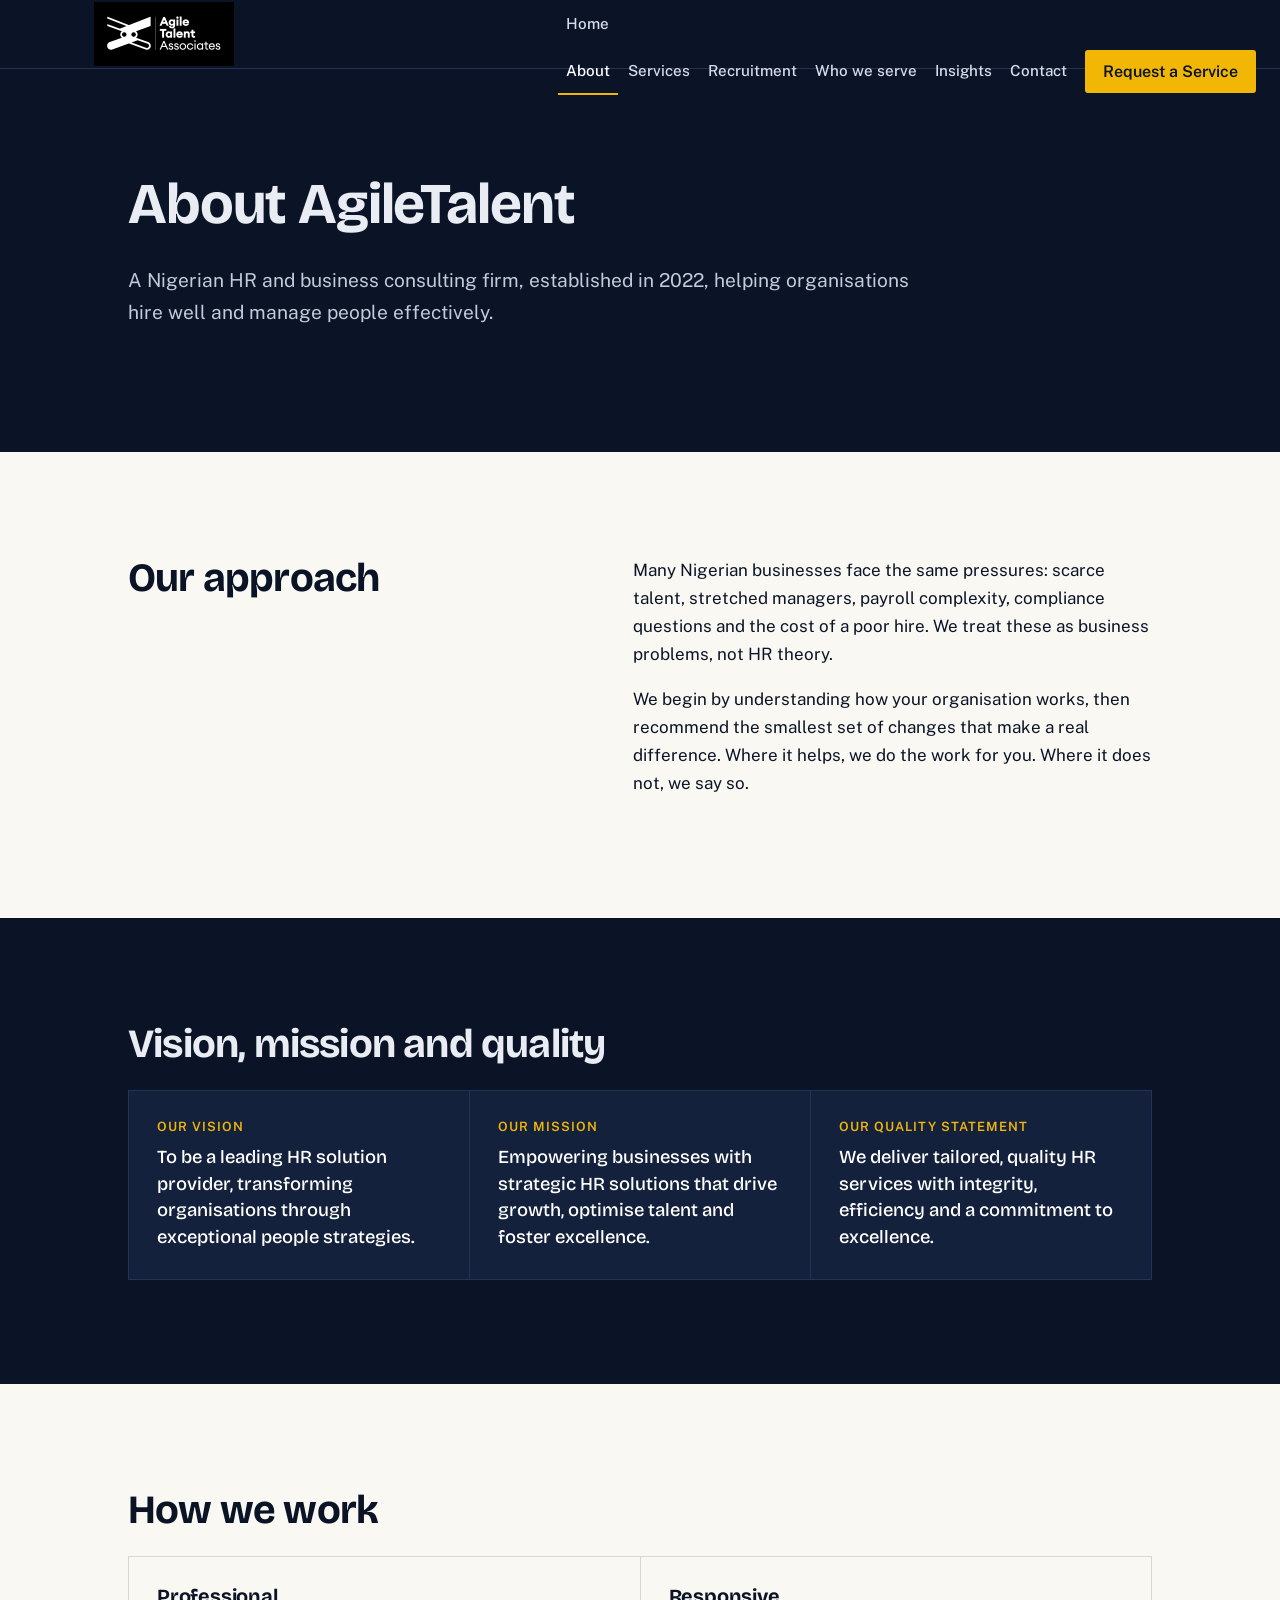
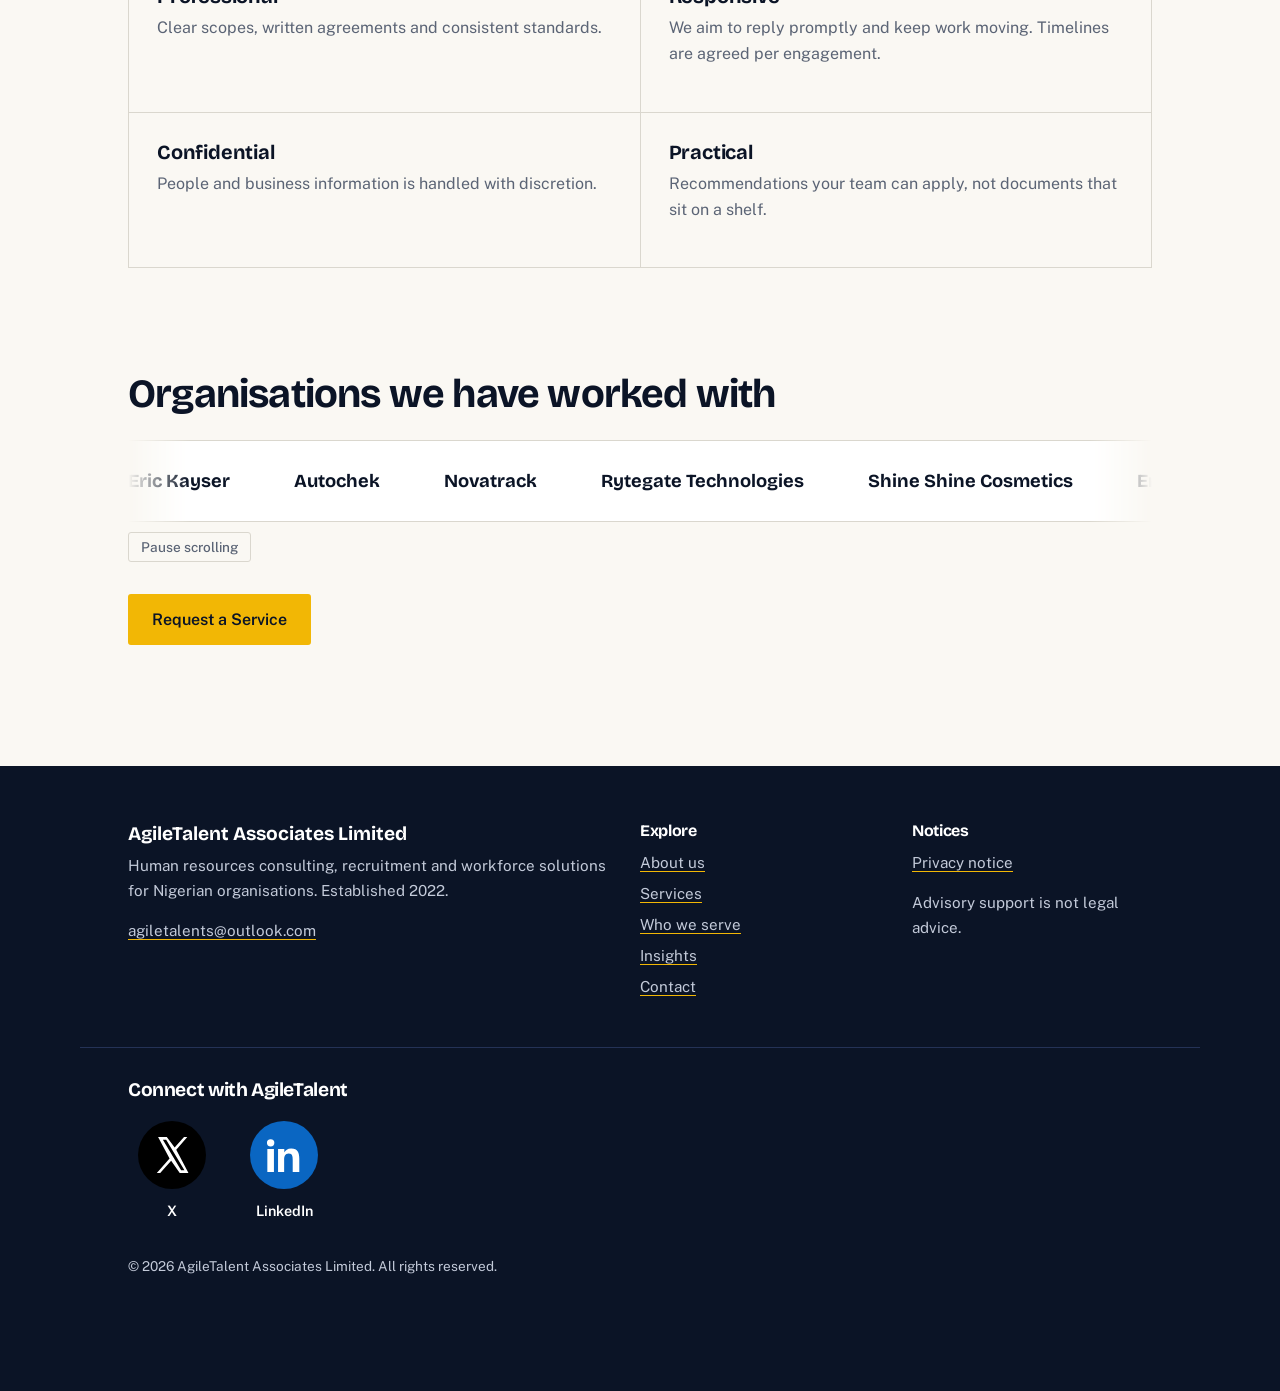
==== about.html @ b7dc44a2 "Refactor navigation structure in about.html" ====
<!DOCTYPE html>
<html lang="en-GB">
<head>
<meta charset="utf-8">
<meta name="viewport" content="width=device-width, initial-scale=1, viewport-fit=cover">
<title>About AgileTalent Associates | HR and Recruitment Services in Nigeria</title>
<meta name="description" content="Learn about AgileTalent Associates: our vision, mission, quality commitment and practical approach to HR consulting and recruitment.">
<meta property="og:title" content="About AgileTalent Associates | HR and Recruitment Services in Nigeria">
<meta property="og:description" content="Learn about AgileTalent Associates: our vision, mission, quality commitment and practical approach to HR consulting and recruitment.">
<meta property="og:type" content="website">
<link rel="icon" type="image/png" href="/favicon.png">
<link rel="preconnect" href="https://fonts.googleapis.com">
<link rel="preconnect" href="https://fonts.gstatic.com" crossorigin>
<link href="https://fonts.googleapis.com/css2?family=Bricolage+Grotesque:opsz,wght@12..96,500;12..96,700&family=Public+Sans:wght@400;500;600&display=swap" rel="stylesheet">
<script type="application/ld+json">{"@context":"https://schema.org","@type":"Organization","name":"AgileTalent Associates Limited","foundingDate":"2022","email":"agiletalents@outlook.com","areaServed":"NG","description":"Human resources consulting, recruitment and workforce solutions.","sameAs":["https://x.com/agiletalents_ng","https://www.linkedin.com/company/agiletalent-associates"]}</script>
<link rel="stylesheet" href="style.css">
</head>
<body>
<a class="skip" href="#main">Skip to main content</a>
<header><div class="wrap bar">
<a class="brand" href="index.html" aria-label="AgileTalent Associates, home"><img class="mark" src="Artboard 4@4x.png" alt="AgileTalent Associates" onerror="this.replaceWith(Object.assign(document.createElement('span'),{className:'wm',textContent:'AgileTalent Associates'}))"></a>
<button class="menu" id="menu" aria-expanded="false" aria-controls="nav">Menu</button>
<nav id="nav" aria-label="Main"><li><a href="index.html">Home</a></li><ul><li><a href="about.html" aria-current="page">About</a></li><li><a href="services.html">Services</a></li><li><a href="recruitment.html">Recruitment</a></li><li><a href="industries.html">Who we serve</a></li><li><a href="insights.html">Insights</a></li><li><a href="contact.html">Contact</a></li><li><a class="btn" href="contact.html">Request a Service</a></li></ul></nav>
</div></header>
<main id="main" tabindex="-1">
<section class="sec dark"><div class="wrap"><h1 style="font-size:clamp(2.2rem,5vw,3.6rem)">About AgileTalent</h1><p class="lead">A Nigerian HR and business consulting firm, established in 2022, helping organisations hire well and manage people effectively.</p></div></section>
<section class="sec"><div class="wrap split"><div><h2>Our approach</h2></div><div><p>Many Nigerian businesses face the same pressures: scarce talent, stretched managers, payroll complexity, compliance questions and the cost of a poor hire. We treat these as business problems, not HR theory.</p><p>We begin by understanding how your organisation works, then recommend the smallest set of changes that make a real difference. Where it helps, we do the work for you. Where it does not, we say so.</p></div></div></section>
<section class="sec dark"><div class="wrap"><h2>Vision, mission and quality</h2><div class="grid g3" style="margin-top:24px"><div class="cell big"><span class="lab">Our vision</span><p>To be a leading HR solution provider, transforming organisations through exceptional people strategies.</p></div><div class="cell big"><span class="lab">Our mission</span><p>Empowering businesses with strategic HR solutions that drive growth, optimise talent and foster excellence.</p></div><div class="cell big"><span class="lab">Our quality statement</span><p>We deliver tailored, quality HR services with integrity, efficiency and a commitment to excellence.</p></div></div></div></section>
<section class="sec"><div class="wrap"><h2>How we work</h2><div class="grid g2" style="margin-top:24px"><div class="cell"><h3>Professional</h3><p>Clear scopes, written agreements and consistent standards.</p></div><div class="cell"><h3>Responsive</h3><p>We aim to reply promptly and keep work moving. Timelines are agreed per engagement.</p></div><div class="cell"><h3>Confidential</h3><p>People and business information is handled with discretion.</p></div><div class="cell"><h3>Practical</h3><p>Recommendations your team can apply, not documents that sit on a shelf.</p></div></div></div></section>
<section class="sec" style="padding-top:0"><div class="wrap"><h2>Organisations we have worked with</h2><div class="marq-wrap"><div class="marq" role="group" aria-label="Organisations we have worked with: Eric Kayser, Autochek, Novatrack, Rytegate Technologies, Shine Shine Cosmetics"><div class="marq-track"><ul><li><img src="logos/eric-kayser.png" alt="Eric Kayser" loading="lazy" onerror="this.replaceWith(Object.assign(document.createElement('span'),{textContent:this.alt}))"></li><li><img src="logos/autochek.png" alt="Autochek" loading="lazy" onerror="this.replaceWith(Object.assign(document.createElement('span'),{textContent:this.alt}))"></li><li><img src="logos/novatrack.png" alt="Novatrack" loading="lazy" onerror="this.replaceWith(Object.assign(document.createElement('span'),{textContent:this.alt}))"></li><li><img src="logos/rytegate-technologies.png" alt="Rytegate Technologies" loading="lazy" onerror="this.replaceWith(Object.assign(document.createElement('span'),{textContent:this.alt}))"></li><li><img src="logos/shine-shine-cosmetics.png" alt="Shine Shine Cosmetics" loading="lazy" onerror="this.replaceWith(Object.assign(document.createElement('span'),{textContent:this.alt}))"></li><li><img src="logos/eric-kayser.png" alt="Eric Kayser" loading="lazy" onerror="this.replaceWith(Object.assign(document.createElement('span'),{textContent:this.alt}))"></li><li><img src="logos/autochek.png" alt="Autochek" loading="lazy" onerror="this.replaceWith(Object.assign(document.createElement('span'),{textContent:this.alt}))"></li><li><img src="logos/novatrack.png" alt="Novatrack" loading="lazy" onerror="this.replaceWith(Object.assign(document.createElement('span'),{textContent:this.alt}))"></li><li><img src="logos/rytegate-technologies.png" alt="Rytegate Technologies" loading="lazy" onerror="this.replaceWith(Object.assign(document.createElement('span'),{textContent:this.alt}))"></li><li><img src="logos/shine-shine-cosmetics.png" alt="Shine Shine Cosmetics" loading="lazy" onerror="this.replaceWith(Object.assign(document.createElement('span'),{textContent:this.alt}))"></li></ul><ul aria-hidden="true"><li><img src="logos/eric-kayser.png" alt="Eric Kayser" loading="lazy" onerror="this.replaceWith(Object.assign(document.createElement('span'),{textContent:this.alt}))"></li><li><img src="logos/autochek.png" alt="Autochek" loading="lazy" onerror="this.replaceWith(Object.assign(document.createElement('span'),{textContent:this.alt}))"></li><li><img src="logos/novatrack.png" alt="Novatrack" loading="lazy" onerror="this.replaceWith(Object.assign(document.createElement('span'),{textContent:this.alt}))"></li><li><img src="logos/rytegate-technologies.png" alt="Rytegate Technologies" loading="lazy" onerror="this.replaceWith(Object.assign(document.createElement('span'),{textContent:this.alt}))"></li><li><img src="logos/shine-shine-cosmetics.png" alt="Shine Shine Cosmetics" loading="lazy" onerror="this.replaceWith(Object.assign(document.createElement('span'),{textContent:this.alt}))"></li><li><img src="logos/eric-kayser.png" alt="Eric Kayser" loading="lazy" onerror="this.replaceWith(Object.assign(document.createElement('span'),{textContent:this.alt}))"></li><li><img src="logos/autochek.png" alt="Autochek" loading="lazy" onerror="this.replaceWith(Object.assign(document.createElement('span'),{textContent:this.alt}))"></li><li><img src="logos/novatrack.png" alt="Novatrack" loading="lazy" onerror="this.replaceWith(Object.assign(document.createElement('span'),{textContent:this.alt}))"></li><li><img src="logos/rytegate-technologies.png" alt="Rytegate Technologies" loading="lazy" onerror="this.replaceWith(Object.assign(document.createElement('span'),{textContent:this.alt}))"></li><li><img src="logos/shine-shine-cosmetics.png" alt="Shine Shine Cosmetics" loading="lazy" onerror="this.replaceWith(Object.assign(document.createElement('span'),{textContent:this.alt}))"></li></ul></div></div><button type="button" class="pm" onclick="const m=this.closest('.marq-wrap').querySelector('.marq');m.classList.toggle('paused');this.textContent=m.classList.contains('paused')?'Play scrolling':'Pause scrolling'">Pause scrolling</button></div><p style="margin-top:32px"><a class="btn" href="contact.html">Request a Service</a></p></div></section></main>
<a class="btn sticky" id="sticky" href="contact.html">Request a Service</a>
<footer><div class="wrap cols">
<div><p style="color:#fff;font:700 1.2rem var(--f-head);margin-bottom:.4em">AgileTalent Associates Limited</p><p>Human resources consulting, recruitment and workforce solutions for Nigerian organisations. Established 2022.</p><p><a href="mailto:agiletalents@outlook.com">agiletalents@outlook.com</a></p></div>
<div><h2>Explore</h2><ul><li><a href="about.html">About us</a></li><li><a href="services.html">Services</a></li><li><a href="industries.html">Who we serve</a></li><li><a href="insights.html">Insights</a></li><li><a href="contact.html">Contact</a></li></ul></div>
<div><h2>Notices</h2><ul><li><a href="contact.html">Privacy notice</a></li></ul><p style="margin-top:1em">Advisory support is not legal advice.</p></div>
</div>
<div class="wrap social-area"><h2 class="social-heading">Connect with AgileTalent</h2><div class="social-links">
<a href="https://x.com/agiletalents_ng" target="_blank" rel="noopener noreferrer" aria-label="Follow AgileTalent Associates on X"><svg class="social-icon" viewBox="0 0 64 64" aria-hidden="true"><circle cx="32" cy="32" r="32" fill="#000"/><path d="M18.9 15h8.2l7.4 10 8.8-10h3.1L36 27.1 47.5 49h-8.2l-8.1-11.7L20.9 49h-3.2l12-13.8L18.9 15zm4.5 2.7 17.2 28.6h3.1L26.5 17.7h-3.1z" fill="#fff"/></svg><span>X</span></a>
<a href="https://www.linkedin.com/company/agiletalent-associates" target="_blank" rel="noopener noreferrer" aria-label="Follow AgileTalent Associates on LinkedIn"><svg class="social-icon" viewBox="0 0 64 64" aria-hidden="true"><circle cx="32" cy="32" r="32" fill="#0A66C2"/><g fill="#fff" transform="translate(14 14) scale(1.55)"><path d="M3.5 6.5A2.25 2.25 0 1 0 3.5 2a2.25 2.25 0 0 0 0 4.5zM1.5 8h4v14h-4zM8 8h3.8v1.9h.1C12.4 8.8 13.8 7.6 16 7.6c4.1 0 4.9 2.7 4.9 6.2V22h-4v-7.3c0-1.8 0-4-2.4-4s-2.8 1.9-2.8 3.9V22H8z"/></g></svg><span>LinkedIn</span></a>
</div></div><div class="wrap"><p style="margin-top:32px;font-size:.85rem">&copy; 2026 AgileTalent Associates Limited. All rights reserved.</p></div></footer>
<script src="main.js"></script>
</body>
</html>
---- style.css ----
:root{--ink:#0B1426;--ink-2:#14213D;--gold:#F2B705;--gold-d:#8A6A00;--paper:#FAF8F3;--grey:#5B6475;--line:#DAD7CE;--f-head:"Bricolage Grotesque","Segoe UI",Arial,sans-serif;--f-body:"Public Sans","Segoe UI",Arial,sans-serif;--max:1120px;--pad:clamp(20px,5vw,48px)}
*{box-sizing:border-box}
html{scroll-padding-top:84px;-webkit-text-size-adjust:100%}
body{margin:0;font:400 1.0625rem/1.65 var(--f-body);color:var(--ink);background:var(--paper);padding-top:env(safe-area-inset-top,0px)}
h1,h2,h3{font-family:var(--f-head);line-height:1.1;margin:0 0 .5em;letter-spacing:-.02em}
h1{font-size:clamp(2.4rem,6.4vw,4.6rem);font-weight:700}
h2{font-size:clamp(1.7rem,3.6vw,2.5rem);font-weight:700}
h3{font-size:1.25rem;font-weight:700;letter-spacing:-.01em}
p{margin:0 0 1em;max-width:68ch}
a{color:inherit}
:focus-visible{outline:3px solid var(--gold);outline-offset:3px}
.skip{position:absolute;left:-999px;top:0;background:var(--gold);color:var(--ink);padding:10px 16px;z-index:100}
.skip:focus{left:0}
.wrap{max-width:var(--max);margin:0 auto;padding:0 var(--pad)}
.sec{padding:clamp(56px,9vw,104px) 0}
.dark{background:var(--ink);color:#E9ECF3}
.dark p{color:#C3CAD9}
.lead{font-size:1.2rem;color:var(--grey)}
.dark .lead{color:#C3CAD9}

/* HEADER AND DESKTOP NAVIGATION */
header{position:sticky;top:0;z-index:50;background:var(--ink);color:#fff;border-bottom:1px solid #243256}
.bar{display:flex;align-items:center;justify-content:space-between;height:68px;gap:16px;width:100%;max-width:none;padding:0 24px}
.brand{display:flex;align-items:center;width:280px;height:68px;flex-shrink:0;overflow:visible;text-decoration:none}
.brand .mark{display:block;width:280px;height:64px;max-width:none;object-fit:contain;flex-shrink:0}
.wm{font:700 1.3rem var(--f-head);color:#fff;letter-spacing:-.01em}

nav{flex-shrink:0;margin-left:auto}
nav ul{display:flex;flex-wrap:nowrap;gap:2px;list-style:none;margin:0;padding:0;align-items:center;white-space:nowrap}
nav ul li{flex:0 0 auto;white-space:nowrap}
nav a{display:block;padding:10px 8px;text-decoration:none;font-size:.95rem;font-weight:500;color:#D6DCEA;border-bottom:2px solid transparent;white-space:nowrap}
nav a:hover{color:#fff}
nav a[aria-current="page"]{color:#fff;border-bottom-color:var(--gold)}

.btn{display:inline-block;background:var(--gold);color:var(--ink);font:600 1rem var(--f-body);padding:14px 22px;border:2px solid var(--gold);border-radius:3px;text-decoration:none;cursor:pointer;white-space:nowrap}
.btn:hover{background:#FFCB2E}
.btn.ghost{background:transparent;color:inherit;border-color:currentColor}
.btn.ghost:hover{background:rgba(255,255,255,.08)}
nav .btn{padding:10px 16px;margin-left:8px;color:var(--ink);white-space:nowrap;flex-shrink:0}

.menu{display:none;background:none;border:1px solid #3A4A75;color:#fff;padding:9px 14px;font:500 .95rem var(--f-body);border-radius:3px;cursor:pointer}

/* SWITCH TO THE COLLAPSED MENU BEFORE THE DESKTOP NAV GETS CROWDED */
@media(max-width:1200px){
  .bar{justify-content:space-between}
  .menu{display:block;flex-shrink:0}
  nav{position:absolute;left:0;right:0;top:68px;background:var(--ink);border-bottom:1px solid #243256;display:none;margin-left:0;max-height:calc(100vh - 68px);overflow-y:auto}
  nav.open{display:block}
  nav ul{flex-direction:column;align-items:stretch;gap:0;padding:8px var(--pad) 20px;white-space:normal}
  nav ul li{width:100%;flex:none}
  nav a{padding:14px 0;border-bottom:1px solid #1E2C4F;white-space:nowrap}
  nav .btn{display:block;margin:12px 0 0;text-align:center;width:100%;white-space:nowrap}
}

@media(max-width:600px){
  .brand{width:210px;height:60px}
  .brand .mark{width:210px;height:55px}
  .bar{padding-left:16px;padding-right:16px;gap:10px}
}

/* HERO */
.hero{position:relative;overflow:hidden;padding:clamp(64px,11vw,128px) 0 clamp(64px,10vw,112px)}
.hero .wrap{position:relative;z-index:2}
.hero p.lead{max-width:56ch;margin-bottom:2em}
.acts{display:flex;gap:14px;flex-wrap:wrap}
.track{position:absolute;right:-6%;top:0;height:100%;width:62%;z-index:1;opacity:.9}
@media(max-width:760px){.track{width:120%;opacity:.35;right:-30%}}
.tag{display:inline-block;margin-top:2.2em;padding-left:14px;border-left:3px solid var(--gold);color:#C3CAD9;font-size:.95rem;max-width:46ch}

/* GRIDS AND CONTENT SECTIONS */
.grid{display:grid;gap:1px;background:var(--line);border:1px solid var(--line)}
.g3{grid-template-columns:repeat(3,1fr)}
.g2{grid-template-columns:repeat(2,1fr)}
@media(max-width:860px){.g3{grid-template-columns:1fr 1fr}}
@media(max-width:600px){.g3,.g2{grid-template-columns:1fr}}
.cell{background:var(--paper);padding:28px}
.cell h3{margin-bottom:.4em}
.cell p{color:var(--grey);font-size:1rem}
.cell a.more{font-weight:600;text-decoration-color:var(--gold);text-decoration-thickness:2px;text-underline-offset:4px}
.dark .grid{background:#243256;border-color:#243256}
.dark .cell{background:var(--ink-2)}
.dark .cell p{color:#C3CAD9}
.cell .lab{display:block;font:600 .8rem var(--f-body);letter-spacing:.08em;text-transform:uppercase;color:var(--gold-d);margin-bottom:10px}
.dark .cell .lab{color:var(--gold)}
.cell.big p{font:500 1.15rem/1.45 var(--f-head);color:var(--ink);max-width:none;margin:0}
.dark .cell.big p{color:#fff}

.split{display:grid;grid-template-columns:1fr 1.2fr;gap:clamp(28px,6vw,72px);align-items:start}
@media(max-width:800px){.split{grid-template-columns:1fr}}
.steps{list-style:none;margin:0;padding:0;counter-reset:s}
.steps li{counter-increment:s;position:relative;padding:0 0 28px 64px;border-left:2px solid var(--line);margin-left:20px}
.steps li:last-child{border-color:transparent}
.steps li::before{content:counter(s);position:absolute;left:-21px;top:-2px;width:40px;height:40px;background:var(--ink);color:var(--gold);border-radius:50%;display:grid;place-items:center;font:700 1.05rem var(--f-head)}
.steps h3{margin:0 0 .2em}
.steps p{color:var(--grey);margin:0}

.facts{display:grid;grid-template-columns:repeat(auto-fit,minmax(200px,1fr));gap:24px}
.facts div{border-top:3px solid var(--gold);padding-top:12px}
.facts strong{display:block;font:700 1.9rem var(--f-head)}
.facts span{color:#C3CAD9;font-size:.95rem}

.clients{list-style:none;margin:24px 0 0;padding:0;display:flex;flex-wrap:wrap;gap:12px}
.clients li{border:1px solid var(--line);background:#fff;padding:12px 18px;font:600 1rem var(--f-head);letter-spacing:-.01em}
.dark .clients li{background:var(--ink-2);border-color:#243256;color:#fff}

/* CLIENT MARQUEE */
.marq{overflow:hidden;margin-top:24px;border-block:1px solid var(--line);background:#fff;-webkit-mask-image:linear-gradient(90deg,transparent,#000 6%,#000 94%,transparent);mask-image:linear-gradient(90deg,transparent,#000 6%,#000 94%,transparent)}
.marq-track{display:flex;width:max-content;animation:marq 30s linear infinite}
.marq:hover .marq-track,.marq:focus-within .marq-track,.marq.paused .marq-track{animation-play-state:paused}
.marq ul{display:flex;align-items:center;gap:64px;list-style:none;margin:0;padding:0 64px 0 0}
.marq li{display:flex;align-items:center;height:80px;font:700 1.15rem var(--f-head);white-space:nowrap;color:var(--ink)}
.marq img{height:42px;width:auto;max-width:160px;object-fit:contain}
.pm{margin-top:10px;background:none;border:1px solid var(--line);border-radius:3px;padding:6px 12px;font:500 .85rem var(--f-body);color:var(--grey);cursor:pointer}
@keyframes marq{to{transform:translateX(-50%)}}
@media(prefers-reduced-motion:reduce){
  .marq-track{animation:none;width:auto;flex-wrap:wrap}
  .marq ul[aria-hidden]{display:none}
  .marq ul{flex-wrap:wrap;gap:24px 40px;padding:16px 24px}
  .pm{display:none}
  .marq{-webkit-mask-image:none;mask-image:none}
}

/* NOTES AND SERVICE DETAILS */
.note{font-size:.9rem;color:var(--grey);border-left:3px solid var(--gold);padding-left:12px;max-width:70ch}
.dark .note{color:#C3CAD9}
.svc{padding:36px 0;border-top:1px solid var(--line)}
.svc dl{display:grid;grid-template-columns:150px 1fr;gap:10px 24px;margin:20px 0 0}
.svc dt{font-weight:600;color:var(--gold-d)}
.svc dd{margin:0;max-width:64ch}
@media(max-width:640px){
  .svc dl{grid-template-columns:1fr;gap:2px}
  .svc dd{margin-bottom:12px}
}

/* FORMS */
form{display:grid;gap:18px}
.row{display:grid;grid-template-columns:1fr 1fr;gap:18px}
@media(max-width:640px){.row{grid-template-columns:1fr}}
label{display:block;font-weight:600;font-size:.95rem;margin-bottom:6px}
label .opt{font-weight:400;color:var(--grey)}
input,select,textarea{width:100%;font:inherit;padding:12px 14px;border:1.5px solid #9A9B9E;border-radius:3px;background:#fff;color:var(--ink)}
textarea{min-height:140px;resize:vertical}
.err{color:#A32020;font-size:.9rem;margin-top:4px}
input[aria-invalid="true"],select[aria-invalid="true"],textarea[aria-invalid="true"]{border-color:#A32020}
.chk{display:flex;gap:10px;align-items:flex-start;font-weight:400}
.chk input{width:22px;height:22px;margin-top:3px;flex:none}
.hp{position:absolute;left:-9999px;height:0;overflow:hidden}
.ok{background:#fff;border:1.5px solid var(--ink);border-left:6px solid var(--gold);padding:28px}

/* FOOTER */
footer{background:var(--ink);color:#C3CAD9;padding:56px 0 100px;font-size:.95rem}
footer .cols{display:grid;grid-template-columns:2fr 1fr 1fr;gap:32px}
@media(max-width:700px){footer .cols{grid-template-columns:1fr}}
footer h2{font-size:1rem;color:#fff;margin-bottom:.6em}
footer ul{list-style:none;margin:0;padding:0}
footer li{margin:.4em 0}
footer a{text-decoration-color:var(--gold);text-underline-offset:3px}
.social-area{margin-top:42px;padding-top:30px;border-top:1px solid #243256}
.social-heading{color:#fff;font:700 1.2rem var(--f-head);margin:0 0 20px}
.social-links{display:flex;flex-wrap:wrap;align-items:flex-start;gap:24px}
.social-links a{display:flex;flex-direction:column;align-items:center;gap:10px;min-width:88px;color:#fff;text-decoration:none;font-size:.9rem;font-weight:600}
.social-icon{display:block;width:68px;height:68px;transition:transform .2s ease}
.social-links a:hover .social-icon{transform:translateY(-4px) scale(1.05)}
.social-links a:focus-visible{outline:3px solid var(--gold);outline-offset:5px;border-radius:8px}
@media(max-width:480px){
  .social-links{gap:18px}
  .social-icon{width:58px;height:58px}
}

/* STICKY MOBILE ACTION */
.sticky{display:none}
@media(max-width:900px){
  .sticky{display:block;position:fixed;left:12px;right:12px;bottom:calc(env(safe-area-inset-bottom,0px) + 12px);z-index:40;text-align:center;box-shadow:0 6px 20px rgba(0,0,0,.3)}
}

/* DECORATIVE LINE ANIMATION */
@media(prefers-reduced-motion:no-preference){
  .track path.run{stroke-dasharray:900;stroke-dashoffset:900;animation:draw 2.4s ease-out .2s forwards}
  @keyframes draw{to{stroke-dashoffset:0}}
}
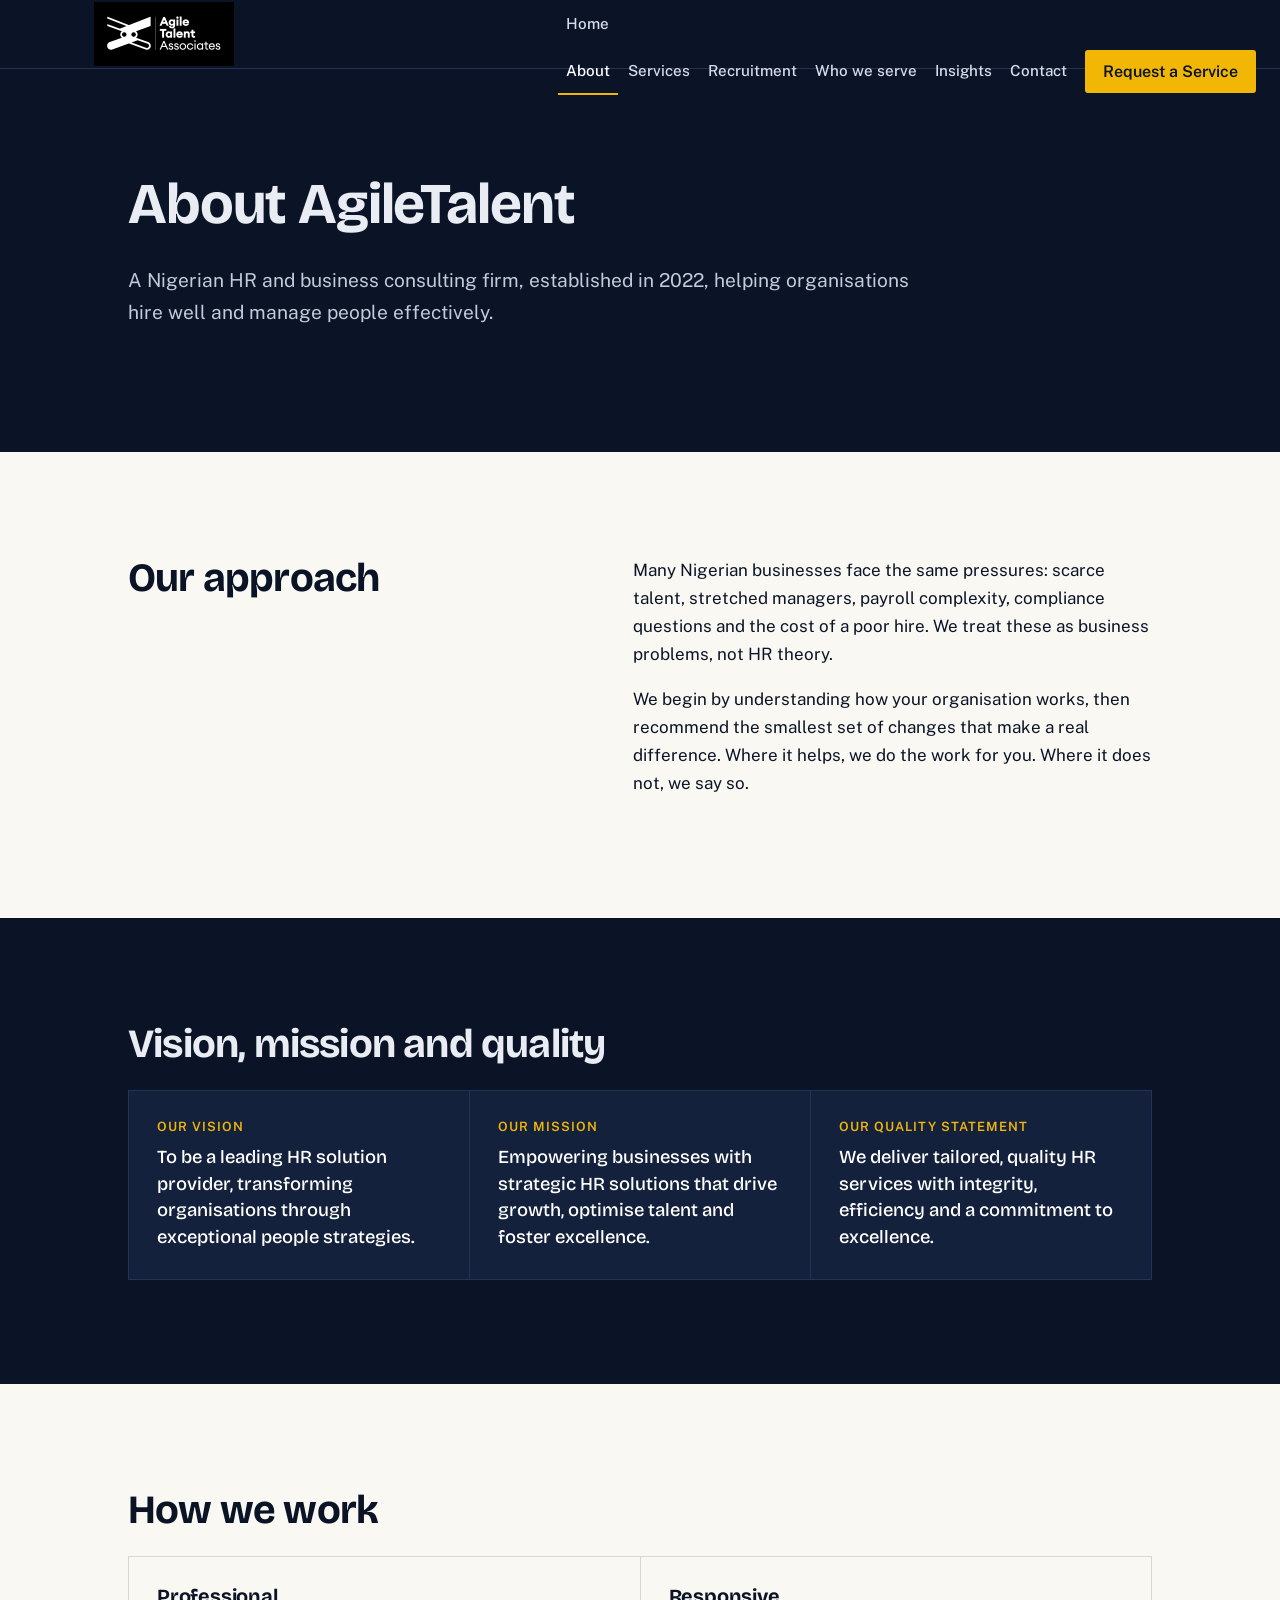
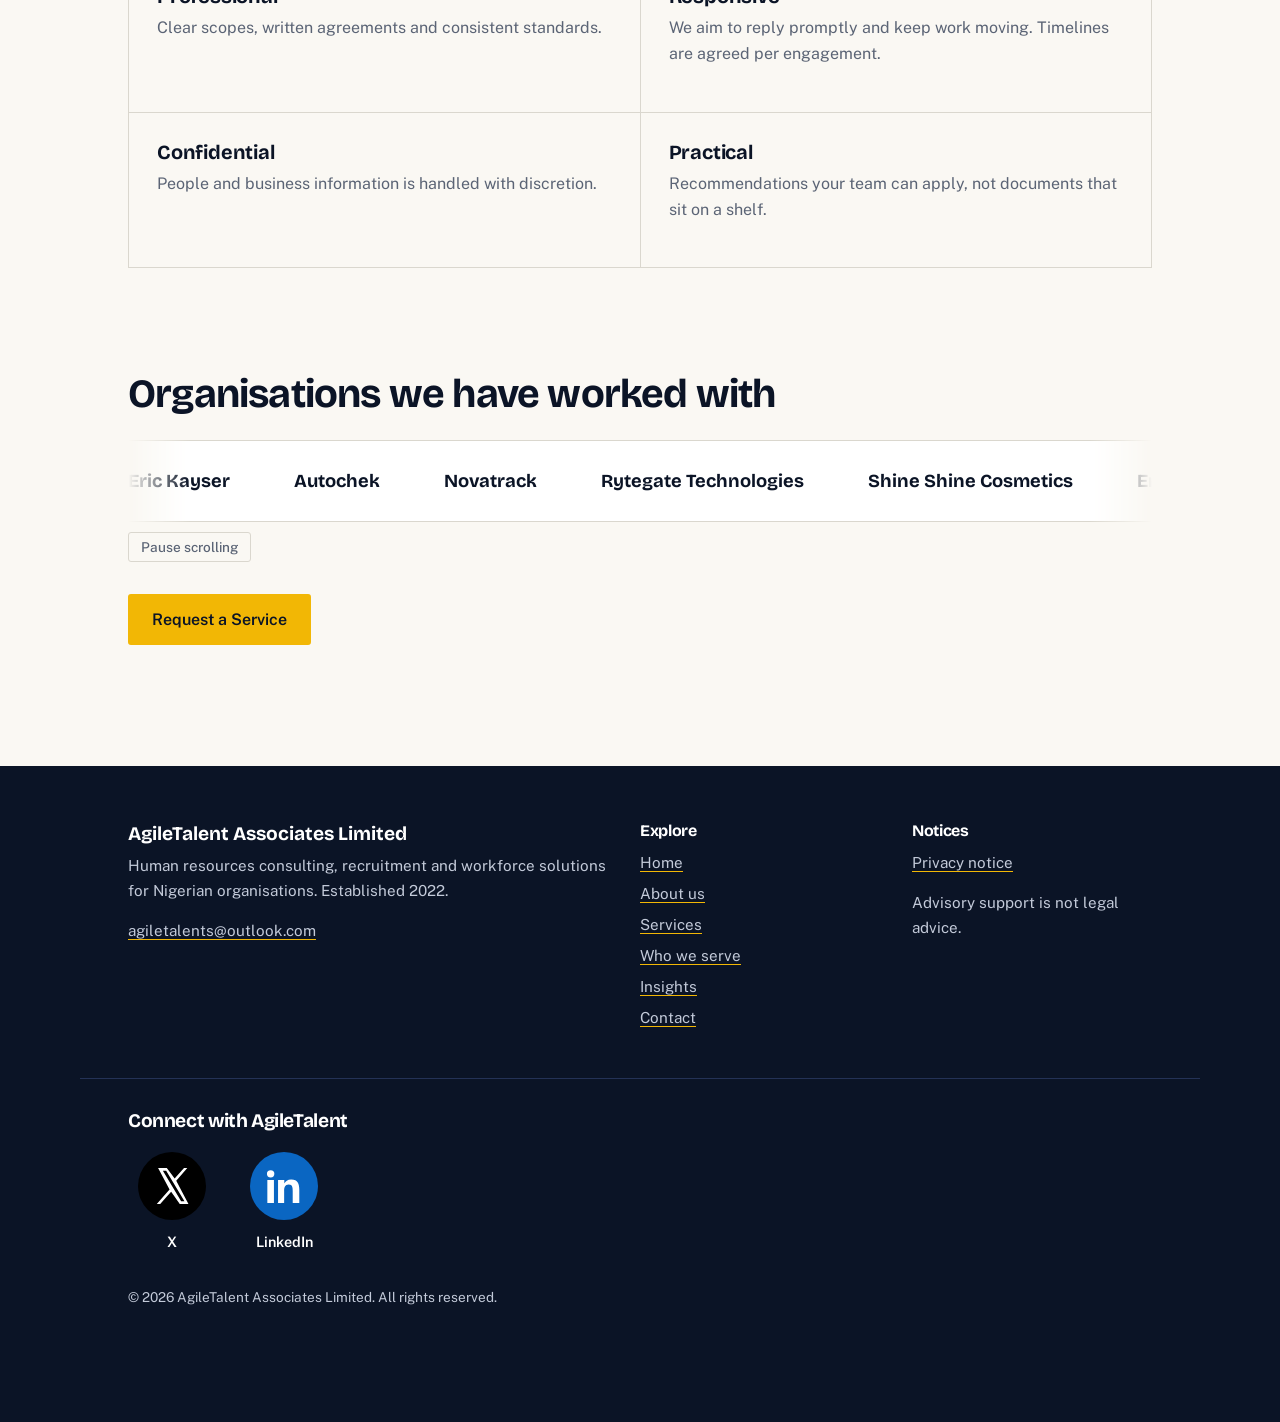
==== commit ed50e5bc: "Update about.html" ====
--- a/about.html
+++ b/about.html
@@ -31,7 +31,7 @@
 <a class="btn sticky" id="sticky" href="contact.html">Request a Service</a>
 <footer><div class="wrap cols">
 <div><p style="color:#fff;font:700 1.2rem var(--f-head);margin-bottom:.4em">AgileTalent Associates Limited</p><p>Human resources consulting, recruitment and workforce solutions for Nigerian organisations. Established 2022.</p><p><a href="mailto:agiletalents@outlook.com">agiletalents@outlook.com</a></p></div>
-<div><h2>Explore</h2><ul><li><a href="about.html">About us</a></li><li><a href="services.html">Services</a></li><li><a href="industries.html">Who we serve</a></li><li><a href="insights.html">Insights</a></li><li><a href="contact.html">Contact</a></li></ul></div>
+<div><h2>Explore</h2><ul><li><a href="index.html">Home</a></li><li><a href="about.html">About us</a></li><li><a href="services.html">Services</a></li><li><a href="industries.html">Who we serve</a></li><li><a href="insights.html">Insights</a></li><li><a href="contact.html">Contact</a></li></ul></div>
 <div><h2>Notices</h2><ul><li><a href="contact.html">Privacy notice</a></li></ul><p style="margin-top:1em">Advisory support is not legal advice.</p></div>
 </div>
 <div class="wrap social-area"><h2 class="social-heading">Connect with AgileTalent</h2><div class="social-links">
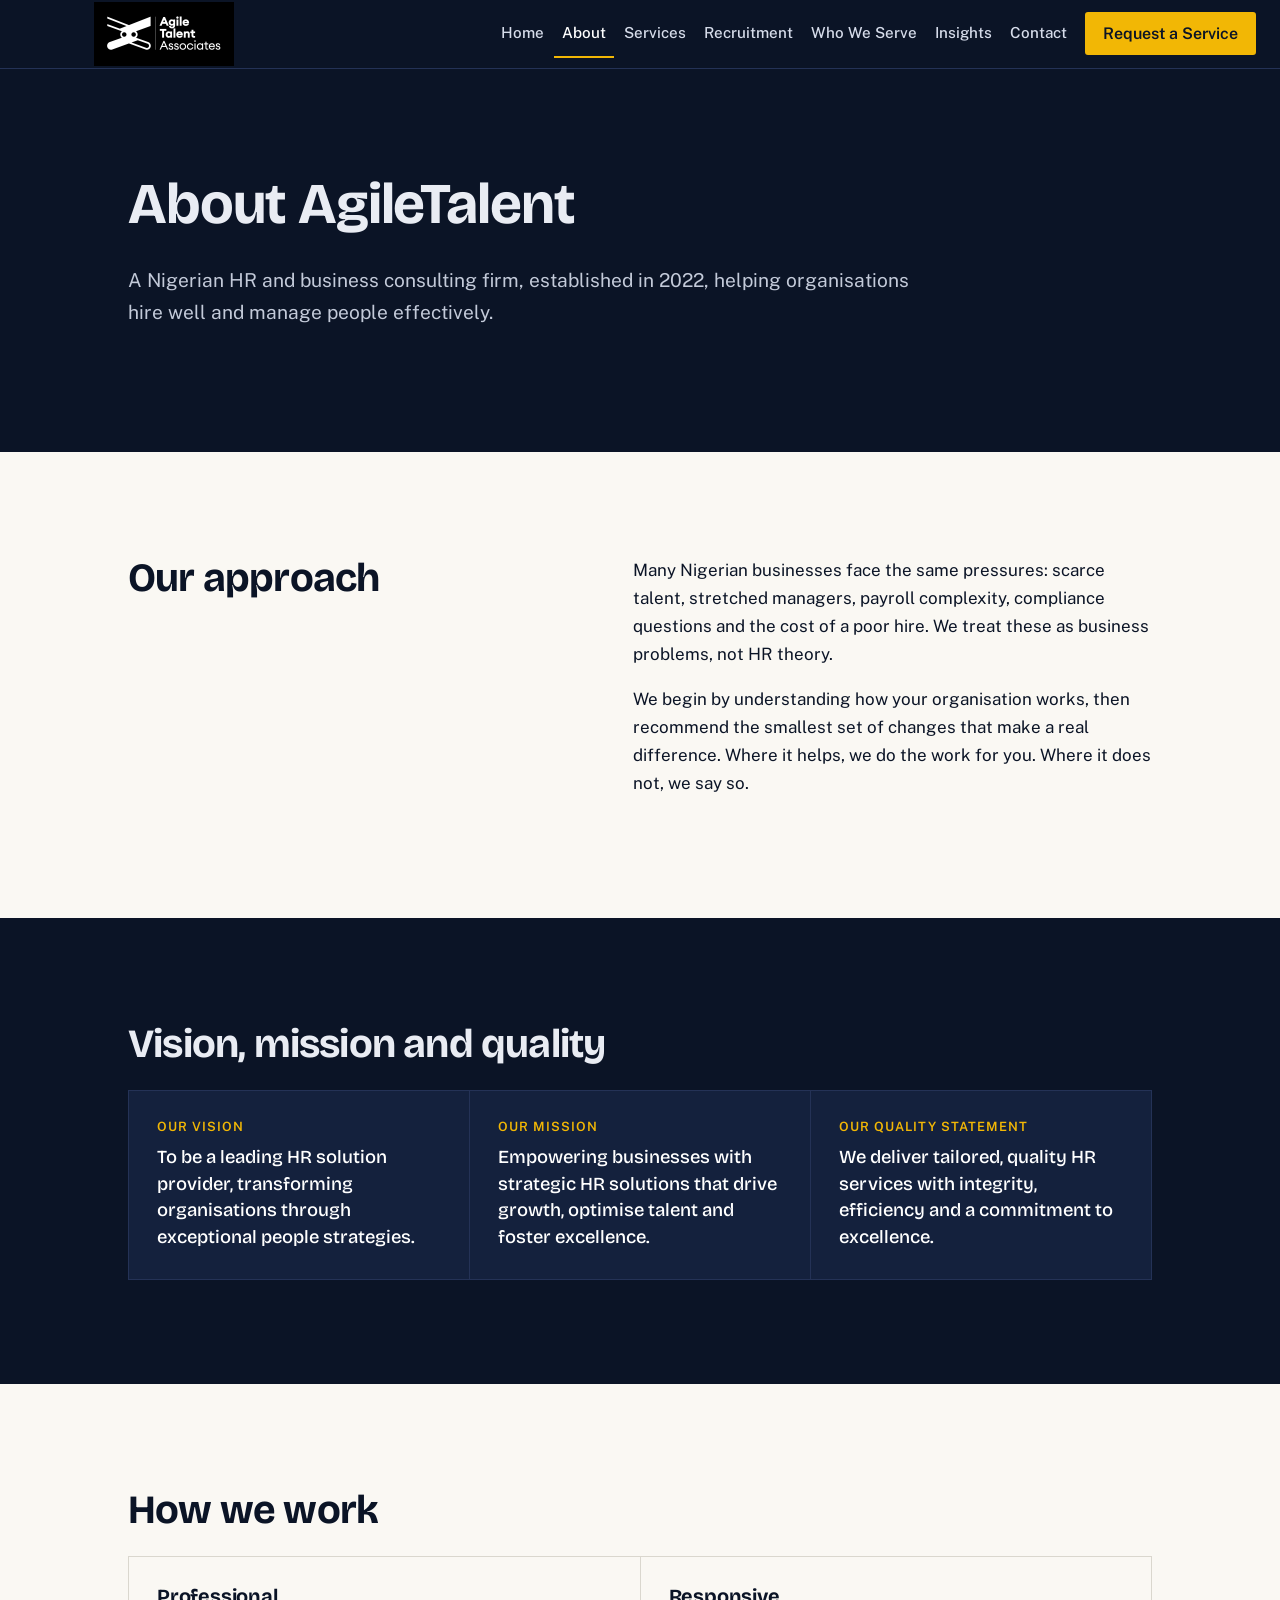
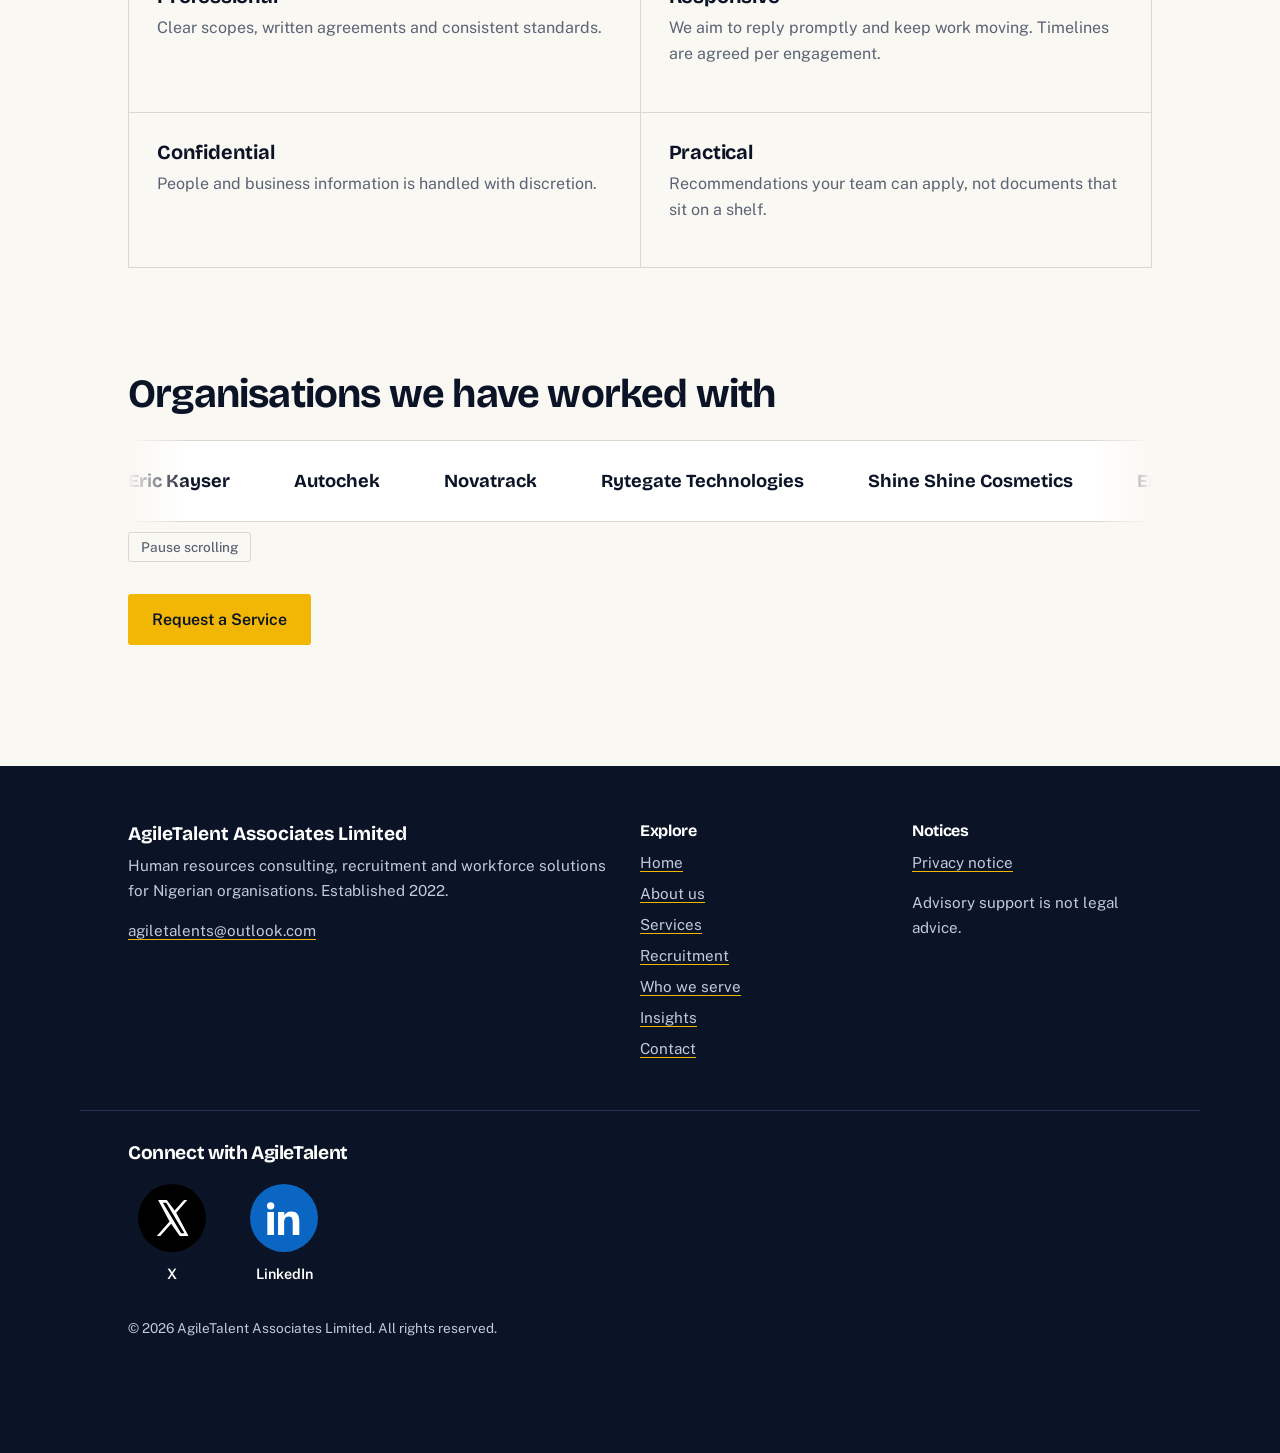
==== commit 34730c4b: "Update about.html" ====
--- a/about.html
+++ b/about.html
@@ -3,41 +3,292 @@
 <head>
 <meta charset="utf-8">
 <meta name="viewport" content="width=device-width, initial-scale=1, viewport-fit=cover">
+
 <title>About AgileTalent Associates | HR and Recruitment Services in Nigeria</title>
 <meta name="description" content="Learn about AgileTalent Associates: our vision, mission, quality commitment and practical approach to HR consulting and recruitment.">
+<meta name="robots" content="noindex, follow">
+
 <meta property="og:title" content="About AgileTalent Associates | HR and Recruitment Services in Nigeria">
 <meta property="og:description" content="Learn about AgileTalent Associates: our vision, mission, quality commitment and practical approach to HR consulting and recruitment.">
 <meta property="og:type" content="website">
-<link rel="icon" type="image/png" href="/favicon.png">
+
+<link rel="icon" type="image/png" href="favicon.png">
+
 <link rel="preconnect" href="https://fonts.googleapis.com">
 <link rel="preconnect" href="https://fonts.gstatic.com" crossorigin>
 <link href="https://fonts.googleapis.com/css2?family=Bricolage+Grotesque:opsz,wght@12..96,500;12..96,700&family=Public+Sans:wght@400;500;600&display=swap" rel="stylesheet">
-<script type="application/ld+json">{"@context":"https://schema.org","@type":"Organization","name":"AgileTalent Associates Limited","foundingDate":"2022","email":"agiletalents@outlook.com","areaServed":"NG","description":"Human resources consulting, recruitment and workforce solutions.","sameAs":["https://x.com/agiletalents_ng","https://www.linkedin.com/company/agiletalent-associates"]}</script>
+
+<script type="application/ld+json">
+{
+  "@context": "https://schema.org",
+  "@type": "Organization",
+  "name": "AgileTalent Associates Limited",
+  "foundingDate": "2022",
+  "email": "agiletalents@outlook.com",
+  "areaServed": "NG",
+  "description": "Human resources consulting, recruitment and workforce solutions.",
+  "sameAs": [
+    "https://x.com/agiletalents_ng",
+    "https://www.linkedin.com/company/agiletalent-associates"
+  ]
+}
+</script>
+
 <link rel="stylesheet" href="style.css">
+
+<style>
+@media (min-width: 1201px) {
+  header .bar {
+    width: 100%;
+    max-width: none;
+    flex-wrap: nowrap;
+    gap: 16px;
+  }
+
+  header .brand {
+    flex-shrink: 0;
+  }
+
+  header #nav {
+    margin-left: auto;
+    flex-shrink: 0;
+  }
+
+  header #nav > ul {
+    display: flex;
+    flex-wrap: nowrap;
+    align-items: center;
+    white-space: nowrap;
+    gap: 2px;
+    margin: 0;
+    padding: 0;
+    list-style: none;
+  }
+
+  header #nav > ul > li {
+    flex: 0 0 auto;
+    white-space: nowrap;
+    list-style: none;
+  }
+
+  header #nav > ul > li > a {
+    white-space: nowrap;
+  }
+
+  header #nav > ul > li > a.btn {
+    flex-shrink: 0;
+    white-space: nowrap;
+  }
+}
+</style>
 </head>
+
 <body>
 <a class="skip" href="#main">Skip to main content</a>
-<header><div class="wrap bar">
-<a class="brand" href="index.html" aria-label="AgileTalent Associates, home"><img class="mark" src="Artboard 4@4x.png" alt="AgileTalent Associates" onerror="this.replaceWith(Object.assign(document.createElement('span'),{className:'wm',textContent:'AgileTalent Associates'}))"></a>
-<button class="menu" id="menu" aria-expanded="false" aria-controls="nav">Menu</button>
-<nav id="nav" aria-label="Main"><li><a href="index.html">Home</a></li><ul><li><a href="about.html" aria-current="page">About</a></li><li><a href="services.html">Services</a></li><li><a href="recruitment.html">Recruitment</a></li><li><a href="industries.html">Who we serve</a></li><li><a href="insights.html">Insights</a></li><li><a href="contact.html">Contact</a></li><li><a class="btn" href="contact.html">Request a Service</a></li></ul></nav>
-</div></header>
+
+<header>
+  <div class="wrap bar">
+    <a class="brand" href="index.html" aria-label="AgileTalent Associates home">
+      <img class="mark" src="Artboard 4@4x.png" alt="AgileTalent Associates"
+        onerror="this.replaceWith(Object.assign(document.createElement('span'),{className:'wm',textContent:'AgileTalent Associates'}))">
+    </a>
+
+    <button class="menu" id="menu" type="button" aria-expanded="false" aria-controls="nav">Menu</button>
+
+    <nav id="nav" aria-label="Main navigation">
+      <ul>
+        <li><a href="index.html">Home</a></li>
+        <li><a href="about.html" aria-current="page">About</a></li>
+        <li><a href="services.html">Services</a></li>
+        <li><a href="recruitment.html">Recruitment</a></li>
+        <li><a href="industries.html">Who We Serve</a></li>
+        <li><a href="insights.html">Insights</a></li>
+        <li><a href="contact.html">Contact</a></li>
+        <li><a class="btn" href="contact.html">Request a Service</a></li>
+      </ul>
+    </nav>
+  </div>
+</header>
+
 <main id="main" tabindex="-1">
-<section class="sec dark"><div class="wrap"><h1 style="font-size:clamp(2.2rem,5vw,3.6rem)">About AgileTalent</h1><p class="lead">A Nigerian HR and business consulting firm, established in 2022, helping organisations hire well and manage people effectively.</p></div></section>
-<section class="sec"><div class="wrap split"><div><h2>Our approach</h2></div><div><p>Many Nigerian businesses face the same pressures: scarce talent, stretched managers, payroll complexity, compliance questions and the cost of a poor hire. We treat these as business problems, not HR theory.</p><p>We begin by understanding how your organisation works, then recommend the smallest set of changes that make a real difference. Where it helps, we do the work for you. Where it does not, we say so.</p></div></div></section>
-<section class="sec dark"><div class="wrap"><h2>Vision, mission and quality</h2><div class="grid g3" style="margin-top:24px"><div class="cell big"><span class="lab">Our vision</span><p>To be a leading HR solution provider, transforming organisations through exceptional people strategies.</p></div><div class="cell big"><span class="lab">Our mission</span><p>Empowering businesses with strategic HR solutions that drive growth, optimise talent and foster excellence.</p></div><div class="cell big"><span class="lab">Our quality statement</span><p>We deliver tailored, quality HR services with integrity, efficiency and a commitment to excellence.</p></div></div></div></section>
-<section class="sec"><div class="wrap"><h2>How we work</h2><div class="grid g2" style="margin-top:24px"><div class="cell"><h3>Professional</h3><p>Clear scopes, written agreements and consistent standards.</p></div><div class="cell"><h3>Responsive</h3><p>We aim to reply promptly and keep work moving. Timelines are agreed per engagement.</p></div><div class="cell"><h3>Confidential</h3><p>People and business information is handled with discretion.</p></div><div class="cell"><h3>Practical</h3><p>Recommendations your team can apply, not documents that sit on a shelf.</p></div></div></div></section>
-<section class="sec" style="padding-top:0"><div class="wrap"><h2>Organisations we have worked with</h2><div class="marq-wrap"><div class="marq" role="group" aria-label="Organisations we have worked with: Eric Kayser, Autochek, Novatrack, Rytegate Technologies, Shine Shine Cosmetics"><div class="marq-track"><ul><li><img src="logos/eric-kayser.png" alt="Eric Kayser" loading="lazy" onerror="this.replaceWith(Object.assign(document.createElement('span'),{textContent:this.alt}))"></li><li><img src="logos/autochek.png" alt="Autochek" loading="lazy" onerror="this.replaceWith(Object.assign(document.createElement('span'),{textContent:this.alt}))"></li><li><img src="logos/novatrack.png" alt="Novatrack" loading="lazy" onerror="this.replaceWith(Object.assign(document.createElement('span'),{textContent:this.alt}))"></li><li><img src="logos/rytegate-technologies.png" alt="Rytegate Technologies" loading="lazy" onerror="this.replaceWith(Object.assign(document.createElement('span'),{textContent:this.alt}))"></li><li><img src="logos/shine-shine-cosmetics.png" alt="Shine Shine Cosmetics" loading="lazy" onerror="this.replaceWith(Object.assign(document.createElement('span'),{textContent:this.alt}))"></li><li><img src="logos/eric-kayser.png" alt="Eric Kayser" loading="lazy" onerror="this.replaceWith(Object.assign(document.createElement('span'),{textContent:this.alt}))"></li><li><img src="logos/autochek.png" alt="Autochek" loading="lazy" onerror="this.replaceWith(Object.assign(document.createElement('span'),{textContent:this.alt}))"></li><li><img src="logos/novatrack.png" alt="Novatrack" loading="lazy" onerror="this.replaceWith(Object.assign(document.createElement('span'),{textContent:this.alt}))"></li><li><img src="logos/rytegate-technologies.png" alt="Rytegate Technologies" loading="lazy" onerror="this.replaceWith(Object.assign(document.createElement('span'),{textContent:this.alt}))"></li><li><img src="logos/shine-shine-cosmetics.png" alt="Shine Shine Cosmetics" loading="lazy" onerror="this.replaceWith(Object.assign(document.createElement('span'),{textContent:this.alt}))"></li></ul><ul aria-hidden="true"><li><img src="logos/eric-kayser.png" alt="Eric Kayser" loading="lazy" onerror="this.replaceWith(Object.assign(document.createElement('span'),{textContent:this.alt}))"></li><li><img src="logos/autochek.png" alt="Autochek" loading="lazy" onerror="this.replaceWith(Object.assign(document.createElement('span'),{textContent:this.alt}))"></li><li><img src="logos/novatrack.png" alt="Novatrack" loading="lazy" onerror="this.replaceWith(Object.assign(document.createElement('span'),{textContent:this.alt}))"></li><li><img src="logos/rytegate-technologies.png" alt="Rytegate Technologies" loading="lazy" onerror="this.replaceWith(Object.assign(document.createElement('span'),{textContent:this.alt}))"></li><li><img src="logos/shine-shine-cosmetics.png" alt="Shine Shine Cosmetics" loading="lazy" onerror="this.replaceWith(Object.assign(document.createElement('span'),{textContent:this.alt}))"></li><li><img src="logos/eric-kayser.png" alt="Eric Kayser" loading="lazy" onerror="this.replaceWith(Object.assign(document.createElement('span'),{textContent:this.alt}))"></li><li><img src="logos/autochek.png" alt="Autochek" loading="lazy" onerror="this.replaceWith(Object.assign(document.createElement('span'),{textContent:this.alt}))"></li><li><img src="logos/novatrack.png" alt="Novatrack" loading="lazy" onerror="this.replaceWith(Object.assign(document.createElement('span'),{textContent:this.alt}))"></li><li><img src="logos/rytegate-technologies.png" alt="Rytegate Technologies" loading="lazy" onerror="this.replaceWith(Object.assign(document.createElement('span'),{textContent:this.alt}))"></li><li><img src="logos/shine-shine-cosmetics.png" alt="Shine Shine Cosmetics" loading="lazy" onerror="this.replaceWith(Object.assign(document.createElement('span'),{textContent:this.alt}))"></li></ul></div></div><button type="button" class="pm" onclick="const m=this.closest('.marq-wrap').querySelector('.marq');m.classList.toggle('paused');this.textContent=m.classList.contains('paused')?'Play scrolling':'Pause scrolling'">Pause scrolling</button></div><p style="margin-top:32px"><a class="btn" href="contact.html">Request a Service</a></p></div></section></main>
+
+  <section class="sec dark">
+    <div class="wrap">
+      <h1 style="font-size:clamp(2.2rem,5vw,3.6rem)">About AgileTalent</h1>
+      <p class="lead">A Nigerian HR and business consulting firm, established in 2022, helping organisations hire well and manage people effectively.</p>
+    </div>
+  </section>
+
+  <section class="sec">
+    <div class="wrap split">
+      <div>
+        <h2>Our approach</h2>
+      </div>
+      <div>
+        <p>Many Nigerian businesses face the same pressures: scarce talent, stretched managers, payroll complexity, compliance questions and the cost of a poor hire. We treat these as business problems, not HR theory.</p>
+        <p>We begin by understanding how your organisation works, then recommend the smallest set of changes that make a real difference. Where it helps, we do the work for you. Where it does not, we say so.</p>
+      </div>
+    </div>
+  </section>
+
+  <section class="sec dark">
+    <div class="wrap">
+      <h2>Vision, mission and quality</h2>
+
+      <div class="grid g3" style="margin-top:24px">
+        <div class="cell big">
+          <span class="lab">Our vision</span>
+          <p>To be a leading HR solution provider, transforming organisations through exceptional people strategies.</p>
+        </div>
+
+        <div class="cell big">
+          <span class="lab">Our mission</span>
+          <p>Empowering businesses with strategic HR solutions that drive growth, optimise talent and foster excellence.</p>
+        </div>
+
+        <div class="cell big">
+          <span class="lab">Our quality statement</span>
+          <p>We deliver tailored, quality HR services with integrity, efficiency and a commitment to excellence.</p>
+        </div>
+      </div>
+    </div>
+  </section>
+
+  <section class="sec">
+    <div class="wrap">
+      <h2>How we work</h2>
+
+      <div class="grid g2" style="margin-top:24px">
+        <div class="cell">
+          <h3>Professional</h3>
+          <p>Clear scopes, written agreements and consistent standards.</p>
+        </div>
+
+        <div class="cell">
+          <h3>Responsive</h3>
+          <p>We aim to reply promptly and keep work moving. Timelines are agreed per engagement.</p>
+        </div>
+
+        <div class="cell">
+          <h3>Confidential</h3>
+          <p>People and business information is handled with discretion.</p>
+        </div>
+
+        <div class="cell">
+          <h3>Practical</h3>
+          <p>Recommendations your team can apply, not documents that sit on a shelf.</p>
+        </div>
+      </div>
+    </div>
+  </section>
+
+  <section class="sec" style="padding-top:0">
+    <div class="wrap">
+      <h2>Organisations we have worked with</h2>
+
+      <div class="marq-wrap">
+        <div class="marq" role="group" aria-label="Organisations we have worked with: Eric Kayser, Autochek, Novatrack, Rytegate Technologies, Shine Shine Cosmetics">
+          <div class="marq-track">
+            <ul>
+              <li><img src="logos/eric-kayser.png" alt="Eric Kayser" loading="lazy" onerror="this.replaceWith(Object.assign(document.createElement('span'),{textContent:this.alt}))"></li>
+              <li><img src="logos/autochek.png" alt="Autochek" loading="lazy" onerror="this.replaceWith(Object.assign(document.createElement('span'),{textContent:this.alt}))"></li>
+              <li><img src="logos/novatrack.png" alt="Novatrack" loading="lazy" onerror="this.replaceWith(Object.assign(document.createElement('span'),{textContent:this.alt}))"></li>
+              <li><img src="logos/rytegate-technologies.png" alt="Rytegate Technologies" loading="lazy" onerror="this.replaceWith(Object.assign(document.createElement('span'),{textContent:this.alt}))"></li>
+              <li><img src="logos/shine-shine-cosmetics.png" alt="Shine Shine Cosmetics" loading="lazy" onerror="this.replaceWith(Object.assign(document.createElement('span'),{textContent:this.alt}))"></li>
+              <li><img src="logos/eric-kayser.png" alt="Eric Kayser" loading="lazy" onerror="this.replaceWith(Object.assign(document.createElement('span'),{textContent:this.alt}))"></li>
+              <li><img src="logos/autochek.png" alt="Autochek" loading="lazy" onerror="this.replaceWith(Object.assign(document.createElement('span'),{textContent:this.alt}))"></li>
+              <li><img src="logos/novatrack.png" alt="Novatrack" loading="lazy" onerror="this.replaceWith(Object.assign(document.createElement('span'),{textContent:this.alt}))"></li>
+              <li><img src="logos/rytegate-technologies.png" alt="Rytegate Technologies" loading="lazy" onerror="this.replaceWith(Object.assign(document.createElement('span'),{textContent:this.alt}))"></li>
+              <li><img src="logos/shine-shine-cosmetics.png" alt="Shine Shine Cosmetics" loading="lazy" onerror="this.replaceWith(Object.assign(document.createElement('span'),{textContent:this.alt}))"></li>
+            </ul>
+
+            <ul aria-hidden="true">
+              <li><img src="logos/eric-kayser.png" alt="" loading="lazy"></li>
+              <li><img src="logos/autochek.png" alt="" loading="lazy"></li>
+              <li><img src="logos/novatrack.png" alt="" loading="lazy"></li>
+              <li><img src="logos/rytegate-technologies.png" alt="" loading="lazy"></li>
+              <li><img src="logos/shine-shine-cosmetics.png" alt="" loading="lazy"></li>
+              <li><img src="logos/eric-kayser.png" alt="" loading="lazy"></li>
+              <li><img src="logos/autochek.png" alt="" loading="lazy"></li>
+              <li><img src="logos/novatrack.png" alt="" loading="lazy"></li>
+              <li><img src="logos/rytegate-technologies.png" alt="" loading="lazy"></li>
+              <li><img src="logos/shine-shine-cosmetics.png" alt="" loading="lazy"></li>
+            </ul>
+          </div>
+        </div>
+
+        <button type="button" class="pm" onclick="const m=this.closest('.marq-wrap').querySelector('.marq');m.classList.toggle('paused');this.textContent=m.classList.contains('paused')?'Play scrolling':'Pause scrolling'">Pause scrolling</button>
+      </div>
+
+      <p style="margin-top:32px">
+        <a class="btn" href="contact.html">Request a Service</a>
+      </p>
+    </div>
+  </section>
+
+</main>
+
 <a class="btn sticky" id="sticky" href="contact.html">Request a Service</a>
-<footer><div class="wrap cols">
-<div><p style="color:#fff;font:700 1.2rem var(--f-head);margin-bottom:.4em">AgileTalent Associates Limited</p><p>Human resources consulting, recruitment and workforce solutions for Nigerian organisations. Established 2022.</p><p><a href="mailto:agiletalents@outlook.com">agiletalents@outlook.com</a></p></div>
-<div><h2>Explore</h2><ul><li><a href="index.html">Home</a></li><li><a href="about.html">About us</a></li><li><a href="services.html">Services</a></li><li><a href="industries.html">Who we serve</a></li><li><a href="insights.html">Insights</a></li><li><a href="contact.html">Contact</a></li></ul></div>
-<div><h2>Notices</h2><ul><li><a href="contact.html">Privacy notice</a></li></ul><p style="margin-top:1em">Advisory support is not legal advice.</p></div>
-</div>
-<div class="wrap social-area"><h2 class="social-heading">Connect with AgileTalent</h2><div class="social-links">
-<a href="https://x.com/agiletalents_ng" target="_blank" rel="noopener noreferrer" aria-label="Follow AgileTalent Associates on X"><svg class="social-icon" viewBox="0 0 64 64" aria-hidden="true"><circle cx="32" cy="32" r="32" fill="#000"/><path d="M18.9 15h8.2l7.4 10 8.8-10h3.1L36 27.1 47.5 49h-8.2l-8.1-11.7L20.9 49h-3.2l12-13.8L18.9 15zm4.5 2.7 17.2 28.6h3.1L26.5 17.7h-3.1z" fill="#fff"/></svg><span>X</span></a>
-<a href="https://www.linkedin.com/company/agiletalent-associates" target="_blank" rel="noopener noreferrer" aria-label="Follow AgileTalent Associates on LinkedIn"><svg class="social-icon" viewBox="0 0 64 64" aria-hidden="true"><circle cx="32" cy="32" r="32" fill="#0A66C2"/><g fill="#fff" transform="translate(14 14) scale(1.55)"><path d="M3.5 6.5A2.25 2.25 0 1 0 3.5 2a2.25 2.25 0 0 0 0 4.5zM1.5 8h4v14h-4zM8 8h3.8v1.9h.1C12.4 8.8 13.8 7.6 16 7.6c4.1 0 4.9 2.7 4.9 6.2V22h-4v-7.3c0-1.8 0-4-2.4-4s-2.8 1.9-2.8 3.9V22H8z"/></g></svg><span>LinkedIn</span></a>
-</div></div><div class="wrap"><p style="margin-top:32px;font-size:.85rem">&copy; 2026 AgileTalent Associates Limited. All rights reserved.</p></div></footer>
+
+<footer>
+  <div class="wrap cols">
+    <div>
+      <p style="color:#fff;font:700 1.2rem var(--f-head);margin-bottom:.4em">AgileTalent Associates Limited</p>
+      <p>Human resources consulting, recruitment and workforce solutions for Nigerian organisations. Established 2022.</p>
+      <p><a href="mailto:agiletalents@outlook.com">agiletalents@outlook.com</a></p>
+    </div>
+
+    <div>
+      <h2>Explore</h2>
+      <ul>
+        <li><a href="index.html">Home</a></li>
+        <li><a href="about.html">About us</a></li>
+        <li><a href="services.html">Services</a></li>
+        <li><a href="recruitment.html">Recruitment</a></li>
+        <li><a href="industries.html">Who we serve</a></li>
+        <li><a href="insights.html">Insights</a></li>
+        <li><a href="contact.html">Contact</a></li>
+      </ul>
+    </div>
+
+    <div>
+      <h2>Notices</h2>
+      <ul>
+        <li><a href="contact.html">Privacy notice</a></li>
+      </ul>
+      <p style="margin-top:1em">Advisory support is not legal advice.</p>
+    </div>
+  </div>
+
+  <div class="wrap social-area">
+    <h2 class="social-heading">Connect with AgileTalent</h2>
+
+    <div class="social-links">
+      <a href="https://x.com/agiletalents_ng" target="_blank" rel="noopener noreferrer" aria-label="Follow AgileTalent Associates on X">
+        <svg class="social-icon" viewBox="0 0 64 64" aria-hidden="true">
+          <circle cx="32" cy="32" r="32" fill="#000"/>
+          <path d="M18.9 15h8.2l7.4 10 8.8-10h3.1L36 27.1 47.5 49h-8.2l-8.1-11.7L20.9 49h-3.2l12-13.8L18.9 15zm4.5 2.7 17.2 28.6h3.1L26.5 17.7h-3.1z" fill="#fff"/>
+        </svg>
+        <span>X</span>
+      </a>
+
+      <a href="https://www.linkedin.com/company/agiletalent-associates" target="_blank" rel="noopener noreferrer" aria-label="Follow AgileTalent Associates on LinkedIn">
+        <svg class="social-icon" viewBox="0 0 64 64" aria-hidden="true">
+          <circle cx="32" cy="32" r="32" fill="#0A66C2"/>
+          <g fill="#fff" transform="translate(14 14) scale(1.55)">
+            <path d="M3.5 6.5A2.25 2.25 0 1 0 3.5 2a2.25 2.25 0 0 0 0 4.5zM1.5 8h4v14h-4zM8 8h3.8v1.9h.1C12.4 8.8 13.8 7.6 16 7.6c4.1 0 4.9 2.7 4.9 6.2V22h-4v-7.3c0-1.8 0-4-2.4-4s-2.8 1.9-2.8 3.9V22H8z"/>
+          </g>
+        </svg>
+        <span>LinkedIn</span>
+      </a>
+    </div>
+  </div>
+
+  <div class="wrap">
+    <p style="margin-top:32px;font-size:.85rem">&copy; 2026 AgileTalent Associates Limited. All rights reserved.</p>
+  </div>
+</footer>
+
 <script src="main.js"></script>
 </body>
 </html>
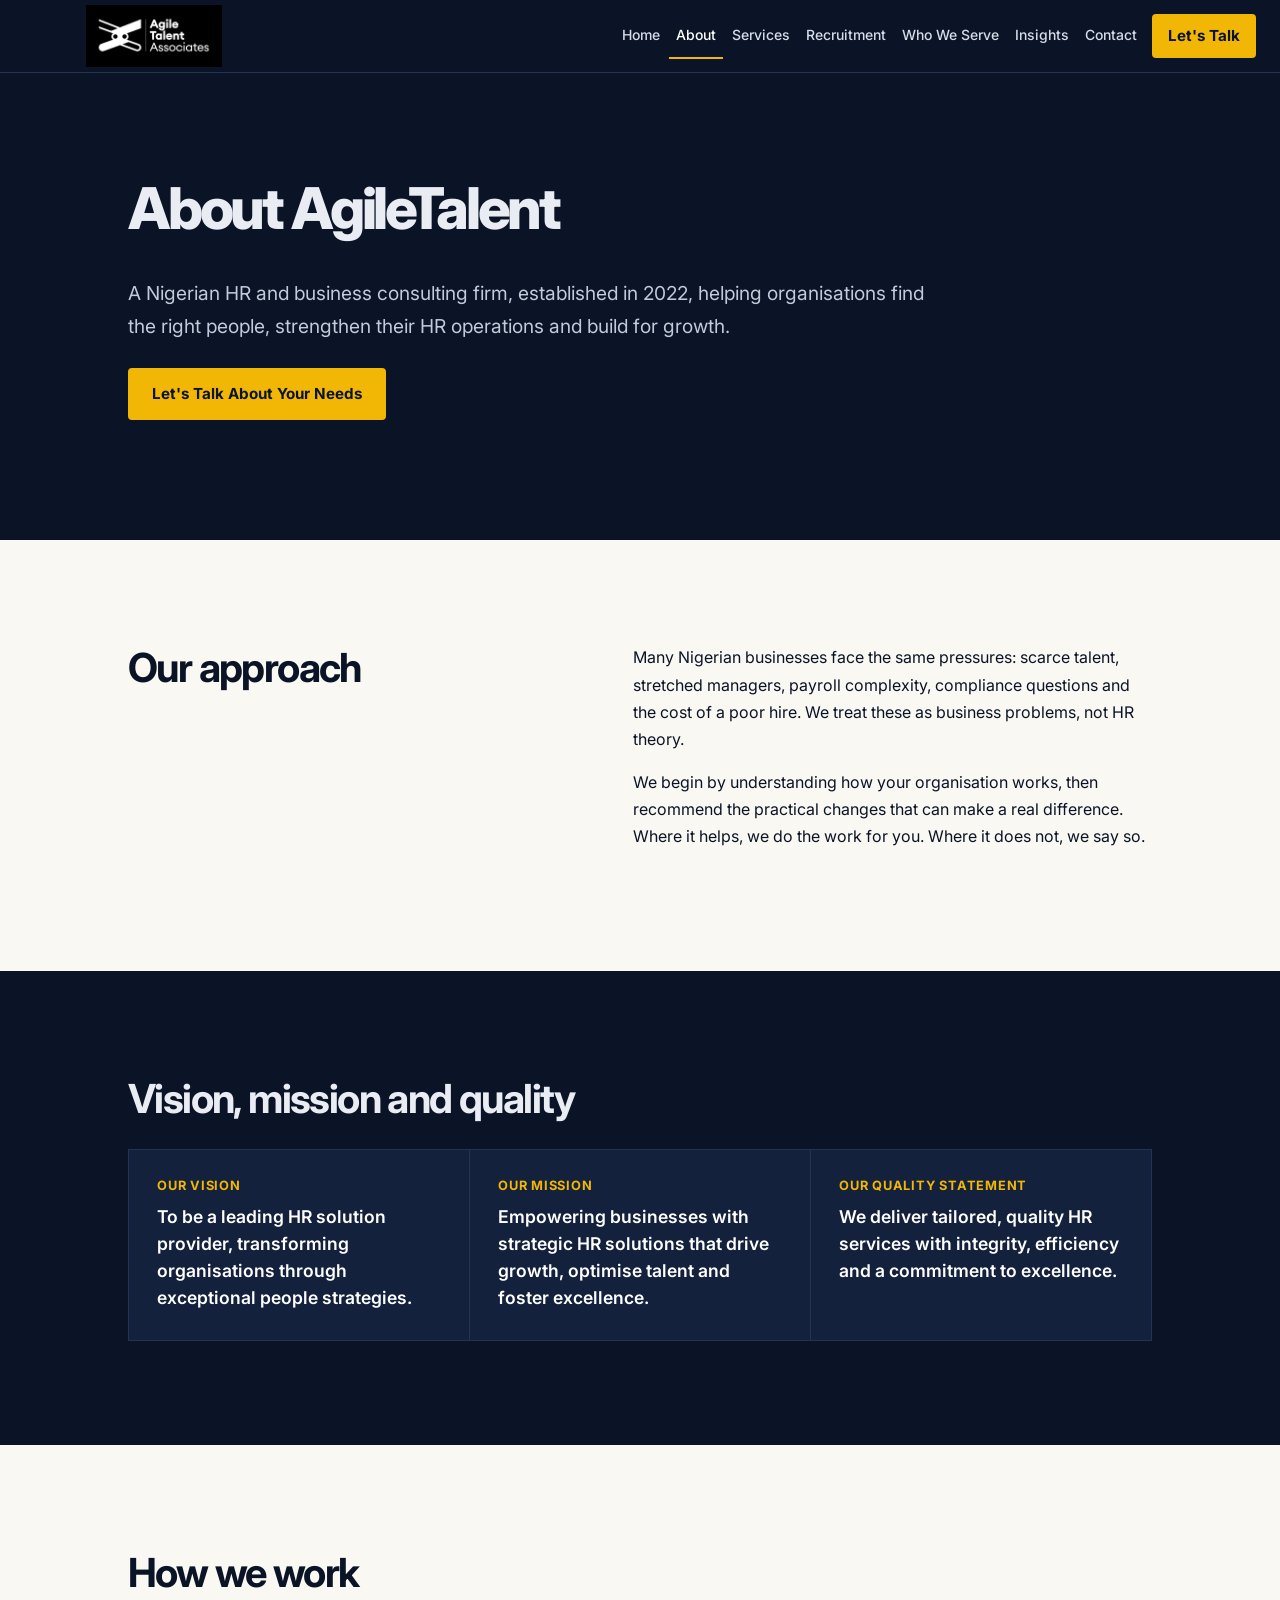
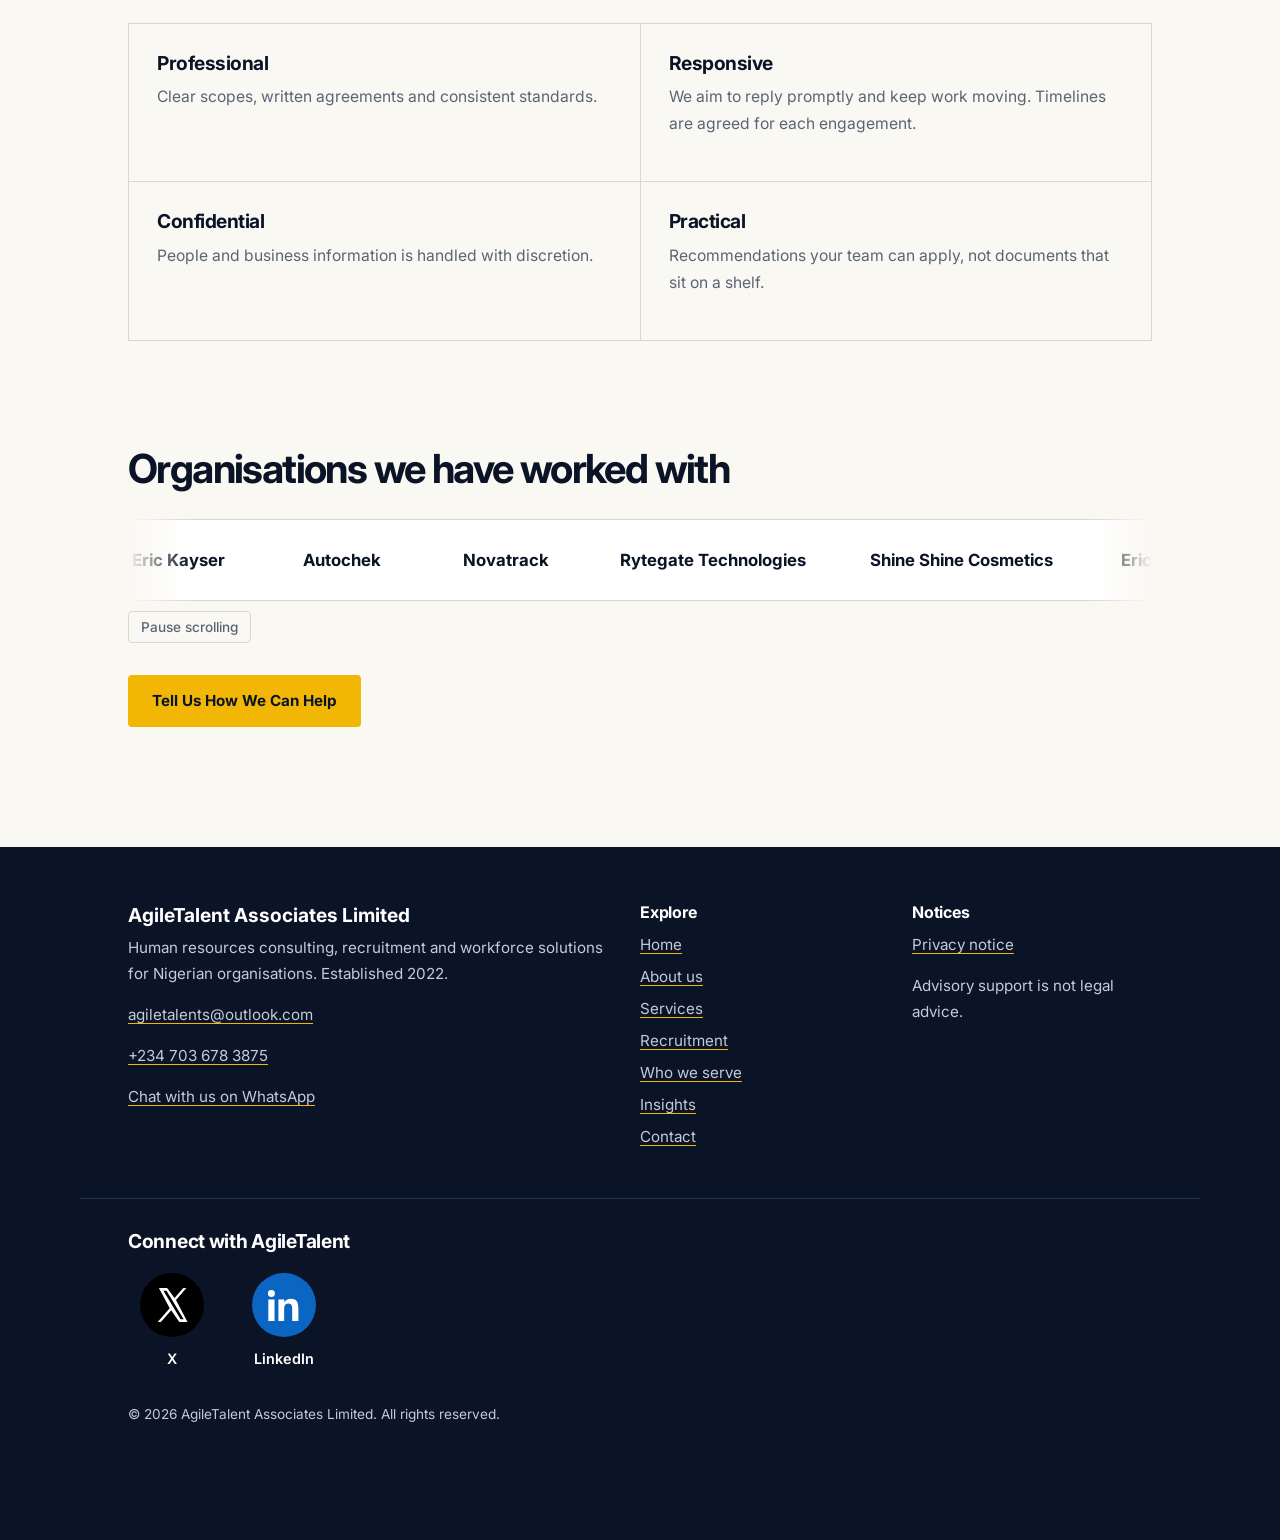
==== commit e5d308d2: "Update about.html" ====
--- a/about.html
+++ b/about.html
@@ -5,18 +5,18 @@
 <meta name="viewport" content="width=device-width, initial-scale=1, viewport-fit=cover">
 
 <title>About AgileTalent Associates | HR and Recruitment Services in Nigeria</title>
-<meta name="description" content="Learn about AgileTalent Associates: our vision, mission, quality commitment and practical approach to HR consulting and recruitment.">
+<meta name="description" content="Learn about AgileTalent Associates, a Nigerian HR consulting and recruitment firm helping businesses find talent, strengthen people operations and grow.">
 <meta name="robots" content="noindex, follow">
 
 <meta property="og:title" content="About AgileTalent Associates | HR and Recruitment Services in Nigeria">
-<meta property="og:description" content="Learn about AgileTalent Associates: our vision, mission, quality commitment and practical approach to HR consulting and recruitment.">
+<meta property="og:description" content="Discover how AgileTalent Associates helps Nigerian businesses recruit effectively and manage their people better.">
 <meta property="og:type" content="website">
 
 <link rel="icon" type="image/png" href="favicon.png">
 
 <link rel="preconnect" href="https://fonts.googleapis.com">
 <link rel="preconnect" href="https://fonts.gstatic.com" crossorigin>
-<link href="https://fonts.googleapis.com/css2?family=Bricolage+Grotesque:opsz,wght@12..96,500;12..96,700&family=Public+Sans:wght@400;500;600&display=swap" rel="stylesheet">
+<link href="https://fonts.googleapis.com/css2?family=Inter:wght@400;500;600;700;800&display=swap" rel="stylesheet">
 
 <script type="application/ld+json">
 {
@@ -37,6 +37,11 @@
 <link rel="stylesheet" href="style.css">
 
 <style>
+:root {
+  --f-head: 'Inter', sans-serif;
+  --f-body: 'Inter', sans-serif;
+}
+
 @media (min-width: 1201px) {
   header .bar {
     width: 100%;
@@ -104,7 +109,7 @@
         <li><a href="industries.html">Who We Serve</a></li>
         <li><a href="insights.html">Insights</a></li>
         <li><a href="contact.html">Contact</a></li>
-        <li><a class="btn" href="contact.html">Request a Service</a></li>
+        <li><a class="btn" href="contact.html">Let's Talk</a></li>
       </ul>
     </nav>
   </div>
@@ -115,7 +120,10 @@
   <section class="sec dark">
     <div class="wrap">
       <h1 style="font-size:clamp(2.2rem,5vw,3.6rem)">About AgileTalent</h1>
-      <p class="lead">A Nigerian HR and business consulting firm, established in 2022, helping organisations hire well and manage people effectively.</p>
+      <p class="lead">A Nigerian HR and business consulting firm, established in 2022, helping organisations find the right people, strengthen their HR operations and build for growth.</p>
+      <p style="margin-top:24px">
+        <a class="btn" href="contact.html">Let's Talk About Your Needs</a>
+      </p>
     </div>
   </section>
 
@@ -126,7 +134,7 @@
       </div>
       <div>
         <p>Many Nigerian businesses face the same pressures: scarce talent, stretched managers, payroll complexity, compliance questions and the cost of a poor hire. We treat these as business problems, not HR theory.</p>
-        <p>We begin by understanding how your organisation works, then recommend the smallest set of changes that make a real difference. Where it helps, we do the work for you. Where it does not, we say so.</p>
+        <p>We begin by understanding how your organisation works, then recommend the practical changes that can make a real difference. Where it helps, we do the work for you. Where it does not, we say so.</p>
       </div>
     </div>
   </section>
@@ -166,7 +174,7 @@
 
         <div class="cell">
           <h3>Responsive</h3>
-          <p>We aim to reply promptly and keep work moving. Timelines are agreed per engagement.</p>
+          <p>We aim to reply promptly and keep work moving. Timelines are agreed for each engagement.</p>
         </div>
 
         <div class="cell">
@@ -221,14 +229,14 @@
       </div>
 
       <p style="margin-top:32px">
-        <a class="btn" href="contact.html">Request a Service</a>
+        <a class="btn" href="contact.html">Tell Us How We Can Help</a>
       </p>
     </div>
   </section>
 
 </main>
 
-<a class="btn sticky" id="sticky" href="contact.html">Request a Service</a>
+<a class="btn sticky" id="sticky" href="contact.html">Let's Talk</a>
 
 <footer>
   <div class="wrap cols">
@@ -236,6 +244,8 @@
       <p style="color:#fff;font:700 1.2rem var(--f-head);margin-bottom:.4em">AgileTalent Associates Limited</p>
       <p>Human resources consulting, recruitment and workforce solutions for Nigerian organisations. Established 2022.</p>
       <p><a href="mailto:agiletalents@outlook.com">agiletalents@outlook.com</a></p>
+      <p><a href="tel:+2347036783875">+234 703 678 3875</a></p>
+      <p><a href="https://wa.me/2348152866467" target="_blank" rel="noopener noreferrer">Chat with us on WhatsApp</a></p>
     </div>
 
     <div>
--- a/style.css
+++ b/style.css
@@ -1,181 +1,1030 @@
-
-:root{--ink:#0B1426;--ink-2:#14213D;--gold:#F2B705;--gold-d:#8A6A00;--paper:#FAF8F3;--grey:#5B6475;--line:#DAD7CE;--f-head:"Bricolage Grotesque","Segoe UI",Arial,sans-serif;--f-body:"Public Sans","Segoe UI",Arial,sans-serif;--max:1120px;--pad:clamp(20px,5vw,48px)}
-*{box-sizing:border-box}
-html{scroll-padding-top:84px;-webkit-text-size-adjust:100%}
-body{margin:0;font:400 1.0625rem/1.65 var(--f-body);color:var(--ink);background:var(--paper);padding-top:env(safe-area-inset-top,0px)}
-h1,h2,h3{font-family:var(--f-head);line-height:1.1;margin:0 0 .5em;letter-spacing:-.02em}
-h1{font-size:clamp(2.4rem,6.4vw,4.6rem);font-weight:700}
-h2{font-size:clamp(1.7rem,3.6vw,2.5rem);font-weight:700}
-h3{font-size:1.25rem;font-weight:700;letter-spacing:-.01em}
-p{margin:0 0 1em;max-width:68ch}
-a{color:inherit}
-:focus-visible{outline:3px solid var(--gold);outline-offset:3px}
-.skip{position:absolute;left:-999px;top:0;background:var(--gold);color:var(--ink);padding:10px 16px;z-index:100}
-.skip:focus{left:0}
-.wrap{max-width:var(--max);margin:0 auto;padding:0 var(--pad)}
-.sec{padding:clamp(56px,9vw,104px) 0}
-.dark{background:var(--ink);color:#E9ECF3}
-.dark p{color:#C3CAD9}
-.lead{font-size:1.2rem;color:var(--grey)}
-.dark .lead{color:#C3CAD9}
-
-/* HEADER AND DESKTOP NAVIGATION */
-header{position:sticky;top:0;z-index:50;background:var(--ink);color:#fff;border-bottom:1px solid #243256}
-.bar{display:flex;align-items:center;justify-content:space-between;height:68px;gap:16px;width:100%;max-width:none;padding:0 24px}
-.brand{display:flex;align-items:center;width:280px;height:68px;flex-shrink:0;overflow:visible;text-decoration:none}
-.brand .mark{display:block;width:280px;height:64px;max-width:none;object-fit:contain;flex-shrink:0}
-.wm{font:700 1.3rem var(--f-head);color:#fff;letter-spacing:-.01em}
-
-nav{flex-shrink:0;margin-left:auto}
-nav ul{display:flex;flex-wrap:nowrap;gap:2px;list-style:none;margin:0;padding:0;align-items:center;white-space:nowrap}
-nav ul li{flex:0 0 auto;white-space:nowrap}
-nav a{display:block;padding:10px 8px;text-decoration:none;font-size:.95rem;font-weight:500;color:#D6DCEA;border-bottom:2px solid transparent;white-space:nowrap}
-nav a:hover{color:#fff}
-nav a[aria-current="page"]{color:#fff;border-bottom-color:var(--gold)}
-
-.btn{display:inline-block;background:var(--gold);color:var(--ink);font:600 1rem var(--f-body);padding:14px 22px;border:2px solid var(--gold);border-radius:3px;text-decoration:none;cursor:pointer;white-space:nowrap}
-.btn:hover{background:#FFCB2E}
-.btn.ghost{background:transparent;color:inherit;border-color:currentColor}
-.btn.ghost:hover{background:rgba(255,255,255,.08)}
-nav .btn{padding:10px 16px;margin-left:8px;color:var(--ink);white-space:nowrap;flex-shrink:0}
-
-.menu{display:none;background:none;border:1px solid #3A4A75;color:#fff;padding:9px 14px;font:500 .95rem var(--f-body);border-radius:3px;cursor:pointer}
-
-/* SWITCH TO THE COLLAPSED MENU BEFORE THE DESKTOP NAV GETS CROWDED */
-@media(max-width:1200px){
-  .bar{justify-content:space-between}
-  .menu{display:block;flex-shrink:0}
-  nav{position:absolute;left:0;right:0;top:68px;background:var(--ink);border-bottom:1px solid #243256;display:none;margin-left:0;max-height:calc(100vh - 68px);overflow-y:auto}
-  nav.open{display:block}
-  nav ul{flex-direction:column;align-items:stretch;gap:0;padding:8px var(--pad) 20px;white-space:normal}
-  nav ul li{width:100%;flex:none}
-  nav a{padding:14px 0;border-bottom:1px solid #1E2C4F;white-space:nowrap}
-  nav .btn{display:block;margin:12px 0 0;text-align:center;width:100%;white-space:nowrap}
-}
-
-@media(max-width:600px){
-  .brand{width:210px;height:60px}
-  .brand .mark{width:210px;height:55px}
-  .bar{padding-left:16px;padding-right:16px;gap:10px}
+:root {
+  --ink: #0B1426;
+  --ink-2: #14213D;
+  --gold: #F2B705;
+  --gold-d: #8A6A00;
+  --paper: #FAF8F3;
+  --grey: #5B6475;
+  --line: #DAD7CE;
+  --f-head: "Inter", "Segoe UI", Arial, sans-serif;
+  --f-body: "Inter", "Segoe UI", Arial, sans-serif;
+  --max: 1120px;
+  --pad: clamp(20px, 5vw, 48px);
+}
+
+* {
+  box-sizing: border-box;
+}
+
+html {
+  scroll-padding-top: 84px;
+  -webkit-text-size-adjust: 100%;
+  text-size-adjust: 100%;
+}
+
+body {
+  margin: 0;
+  font: 400 1rem/1.7 var(--f-body);
+  color: var(--ink);
+  background: var(--paper);
+  padding-top: env(safe-area-inset-top, 0px);
+}
+
+h1,
+h2,
+h3 {
+  font-family: var(--f-head);
+  line-height: 1.2;
+  margin: 0 0 0.65em;
+  letter-spacing: -0.035em;
+}
+
+h1 {
+  font-size: clamp(2.4rem, 6.4vw, 4.6rem);
+  font-weight: 800;
+  line-height: 1.08;
+  letter-spacing: -0.055em;
+}
+
+h2 {
+  font-size: clamp(1.75rem, 3.6vw, 2.5rem);
+  font-weight: 700;
+  letter-spacing: -0.04em;
+}
+
+h3 {
+  font-size: 1.2rem;
+  font-weight: 700;
+  letter-spacing: -0.025em;
+}
+
+p {
+  margin: 0 0 1em;
+  max-width: 68ch;
+}
+
+a {
+  color: inherit;
+}
+
+:focus-visible {
+  outline: 3px solid var(--gold);
+  outline-offset: 3px;
+}
+
+.skip {
+  position: absolute;
+  left: -999px;
+  top: 0;
+  background: var(--gold);
+  color: var(--ink);
+  padding: 10px 16px;
+  z-index: 100;
+}
+
+.skip:focus {
+  left: 0;
+}
+
+.wrap {
+  max-width: var(--max);
+  margin: 0 auto;
+  padding: 0 var(--pad);
+}
+
+.sec {
+  padding: clamp(56px, 9vw, 104px) 0;
+}
+
+.dark {
+  background: var(--ink);
+  color: #E9ECF3;
+}
+
+.dark p {
+  color: #C3CAD9;
+}
+
+.lead {
+  font-size: clamp(1.05rem, 1.5vw, 1.2rem);
+  line-height: 1.75;
+  color: var(--grey);
+}
+
+.dark .lead {
+  color: #C3CAD9;
+}
+
+/* HEADER AND NAVIGATION */
+
+header {
+  position: sticky;
+  top: 0;
+  z-index: 50;
+  background: var(--ink);
+  color: #fff;
+  border-bottom: 1px solid #243256;
+}
+
+.bar {
+  display: flex;
+  align-items: center;
+  justify-content: space-between;
+  height: 72px;
+  gap: 16px;
+  width: 100%;
+  max-width: none;
+  padding: 0 24px;
+}
+
+.brand {
+  display: flex;
+  align-items: center;
+  width: 260px;
+  height: 68px;
+  flex-shrink: 0;
+  overflow: visible;
+  text-decoration: none;
+}
+
+.brand .mark {
+  display: block;
+  width: 260px;
+  height: 62px;
+  max-width: none;
+  object-fit: contain;
+  flex-shrink: 0;
+}
+
+.wm {
+  font: 700 1.2rem var(--f-head);
+  color: #fff;
+  letter-spacing: -0.035em;
+}
+
+nav {
+  flex-shrink: 0;
+  margin-left: auto;
+}
+
+nav ul {
+  display: flex;
+  flex-wrap: nowrap;
+  gap: 2px;
+  list-style: none;
+  margin: 0;
+  padding: 0;
+  align-items: center;
+  white-space: nowrap;
+}
+
+nav ul li {
+  flex: 0 0 auto;
+  white-space: nowrap;
+}
+
+nav a {
+  display: block;
+  padding: 10px 7px;
+  text-decoration: none;
+  font-size: 0.875rem;
+  font-weight: 500;
+  color: #D6DCEA;
+  border-bottom: 2px solid transparent;
+  white-space: nowrap;
+}
+
+nav a:hover {
+  color: #fff;
+}
+
+nav a[aria-current="page"] {
+  color: #fff;
+  border-bottom-color: var(--gold);
+}
+
+.btn {
+  display: inline-block;
+  background: var(--gold);
+  color: var(--ink);
+  font: 700 0.95rem/1.35 var(--f-body);
+  padding: 14px 22px;
+  border: 2px solid var(--gold);
+  border-radius: 4px;
+  text-decoration: none;
+  cursor: pointer;
+  text-align: center;
+  transition: background 0.2s ease, border-color 0.2s ease, transform 0.2s ease;
+  white-space: normal;
+}
+
+.btn:hover {
+  background: #FFCB2E;
+  border-color: #FFCB2E;
+}
+
+.btn:active {
+  transform: translateY(1px);
+}
+
+.btn.ghost {
+  background: transparent;
+  color: inherit;
+  border-color: currentColor;
+}
+
+.btn.ghost:hover {
+  background: rgba(255, 255, 255, 0.08);
+}
+
+nav .btn {
+  padding: 10px 14px;
+  margin-left: 6px;
+  color: var(--ink);
+  white-space: nowrap;
+}
+
+.menu {
+  display: none;
+  background: none;
+  border: 1px solid #3A4A75;
+  color: #fff;
+  padding: 9px 14px;
+  font: 500 0.95rem var(--f-body);
+  border-radius: 4px;
+  cursor: pointer;
+}
+
+/* COLLAPSED NAVIGATION */
+
+@media (max-width: 1200px) {
+  .bar {
+    justify-content: space-between;
+  }
+
+  .menu {
+    display: block;
+    flex-shrink: 0;
+  }
+
+  nav {
+    position: absolute;
+    left: 0;
+    right: 0;
+    top: 72px;
+    background: var(--ink);
+    border-bottom: 1px solid #243256;
+    display: none;
+    margin-left: 0;
+    max-height: calc(100vh - 72px);
+    overflow-y: auto;
+  }
+
+  nav.open {
+    display: block;
+  }
+
+  nav ul {
+    flex-direction: column;
+    align-items: stretch;
+    gap: 0;
+    padding: 8px var(--pad) 20px;
+    white-space: normal;
+  }
+
+  nav ul li {
+    width: 100%;
+    flex: none;
+  }
+
+  nav a {
+    padding: 14px 0;
+    border-bottom: 1px solid #1E2C4F;
+    white-space: normal;
+  }
+
+  nav .btn {
+    display: block;
+    margin: 12px 0 0;
+    text-align: center;
+    width: 100%;
+  }
+}
+
+@media (max-width: 600px) {
+  .brand {
+    width: 210px;
+    height: 60px;
+  }
+
+  .brand .mark {
+    width: 210px;
+    height: 55px;
+  }
+
+  .bar {
+    height: 64px;
+    padding-left: 16px;
+    padding-right: 16px;
+    gap: 10px;
+  }
+
+  nav {
+    top: 64px;
+    max-height: calc(100vh - 64px);
+  }
 }
 
 /* HERO */
-.hero{position:relative;overflow:hidden;padding:clamp(64px,11vw,128px) 0 clamp(64px,10vw,112px)}
-.hero .wrap{position:relative;z-index:2}
-.hero p.lead{max-width:56ch;margin-bottom:2em}
-.acts{display:flex;gap:14px;flex-wrap:wrap}
-.track{position:absolute;right:-6%;top:0;height:100%;width:62%;z-index:1;opacity:.9}
-@media(max-width:760px){.track{width:120%;opacity:.35;right:-30%}}
-.tag{display:inline-block;margin-top:2.2em;padding-left:14px;border-left:3px solid var(--gold);color:#C3CAD9;font-size:.95rem;max-width:46ch}
+
+.hero {
+  position: relative;
+  overflow: hidden;
+  padding: clamp(64px, 11vw, 128px) 0 clamp(64px, 10vw, 112px);
+}
+
+.hero .wrap {
+  position: relative;
+  z-index: 2;
+}
+
+.hero p.lead {
+  max-width: 58ch;
+  margin-bottom: 2em;
+}
+
+.acts {
+  display: flex;
+  gap: 14px;
+  flex-wrap: wrap;
+  align-items: center;
+}
+
+.track {
+  position: absolute;
+  right: -6%;
+  top: 0;
+  height: 100%;
+  width: 62%;
+  z-index: 1;
+  opacity: 0.9;
+  pointer-events: none;
+}
+
+.tag {
+  display: inline-block;
+  margin-top: 2.2em;
+  padding-left: 14px;
+  border-left: 3px solid var(--gold);
+  color: #C3CAD9;
+  font-size: 0.9rem;
+  line-height: 1.65;
+  max-width: 46ch;
+}
+
+.hero-contact {
+  display: flex;
+  flex-wrap: wrap;
+  gap: 8px;
+  align-items: center;
+  margin-top: 22px;
+  margin-bottom: 0;
+  font-size: 0.95rem;
+}
+
+.hero-contact a {
+  color: #fff;
+  text-decoration-color: var(--gold);
+  text-underline-offset: 4px;
+  font-weight: 600;
+}
+
+.hero-contact a:hover {
+  color: var(--gold);
+}
+
+@media (max-width: 760px) {
+  .track {
+    width: 120%;
+    opacity: 0.35;
+    right: -30%;
+  }
+
+  .hero .acts {
+    align-items: stretch;
+  }
+
+  .hero .acts .btn {
+    width: 100%;
+  }
+}
 
 /* GRIDS AND CONTENT SECTIONS */
-.grid{display:grid;gap:1px;background:var(--line);border:1px solid var(--line)}
-.g3{grid-template-columns:repeat(3,1fr)}
-.g2{grid-template-columns:repeat(2,1fr)}
-@media(max-width:860px){.g3{grid-template-columns:1fr 1fr}}
-@media(max-width:600px){.g3,.g2{grid-template-columns:1fr}}
-.cell{background:var(--paper);padding:28px}
-.cell h3{margin-bottom:.4em}
-.cell p{color:var(--grey);font-size:1rem}
-.cell a.more{font-weight:600;text-decoration-color:var(--gold);text-decoration-thickness:2px;text-underline-offset:4px}
-.dark .grid{background:#243256;border-color:#243256}
-.dark .cell{background:var(--ink-2)}
-.dark .cell p{color:#C3CAD9}
-.cell .lab{display:block;font:600 .8rem var(--f-body);letter-spacing:.08em;text-transform:uppercase;color:var(--gold-d);margin-bottom:10px}
-.dark .cell .lab{color:var(--gold)}
-.cell.big p{font:500 1.15rem/1.45 var(--f-head);color:var(--ink);max-width:none;margin:0}
-.dark .cell.big p{color:#fff}
-
-.split{display:grid;grid-template-columns:1fr 1.2fr;gap:clamp(28px,6vw,72px);align-items:start}
-@media(max-width:800px){.split{grid-template-columns:1fr}}
-.steps{list-style:none;margin:0;padding:0;counter-reset:s}
-.steps li{counter-increment:s;position:relative;padding:0 0 28px 64px;border-left:2px solid var(--line);margin-left:20px}
-.steps li:last-child{border-color:transparent}
-.steps li::before{content:counter(s);position:absolute;left:-21px;top:-2px;width:40px;height:40px;background:var(--ink);color:var(--gold);border-radius:50%;display:grid;place-items:center;font:700 1.05rem var(--f-head)}
-.steps h3{margin:0 0 .2em}
-.steps p{color:var(--grey);margin:0}
-
-.facts{display:grid;grid-template-columns:repeat(auto-fit,minmax(200px,1fr));gap:24px}
-.facts div{border-top:3px solid var(--gold);padding-top:12px}
-.facts strong{display:block;font:700 1.9rem var(--f-head)}
-.facts span{color:#C3CAD9;font-size:.95rem}
-
-.clients{list-style:none;margin:24px 0 0;padding:0;display:flex;flex-wrap:wrap;gap:12px}
-.clients li{border:1px solid var(--line);background:#fff;padding:12px 18px;font:600 1rem var(--f-head);letter-spacing:-.01em}
-.dark .clients li{background:var(--ink-2);border-color:#243256;color:#fff}
-
-/* CLIENT MARQUEE */
-.marq{overflow:hidden;margin-top:24px;border-block:1px solid var(--line);background:#fff;-webkit-mask-image:linear-gradient(90deg,transparent,#000 6%,#000 94%,transparent);mask-image:linear-gradient(90deg,transparent,#000 6%,#000 94%,transparent)}
-.marq-track{display:flex;width:max-content;animation:marq 30s linear infinite}
-.marq:hover .marq-track,.marq:focus-within .marq-track,.marq.paused .marq-track{animation-play-state:paused}
-.marq ul{display:flex;align-items:center;gap:64px;list-style:none;margin:0;padding:0 64px 0 0}
-.marq li{display:flex;align-items:center;height:80px;font:700 1.15rem var(--f-head);white-space:nowrap;color:var(--ink)}
-.marq img{height:42px;width:auto;max-width:160px;object-fit:contain}
-.pm{margin-top:10px;background:none;border:1px solid var(--line);border-radius:3px;padding:6px 12px;font:500 .85rem var(--f-body);color:var(--grey);cursor:pointer}
-@keyframes marq{to{transform:translateX(-50%)}}
-@media(prefers-reduced-motion:reduce){
-  .marq-track{animation:none;width:auto;flex-wrap:wrap}
-  .marq ul[aria-hidden]{display:none}
-  .marq ul{flex-wrap:wrap;gap:24px 40px;padding:16px 24px}
-  .pm{display:none}
-  .marq{-webkit-mask-image:none;mask-image:none}
+
+.grid {
+  display: grid;
+  gap: 1px;
+  background: var(--line);
+  border: 1px solid var(--line);
+}
+
+.g3 {
+  grid-template-columns: repeat(3, minmax(0, 1fr));
+}
+
+.g2 {
+  grid-template-columns: repeat(2, minmax(0, 1fr));
+}
+
+@media (max-width: 860px) {
+  .g3 {
+    grid-template-columns: repeat(2, minmax(0, 1fr));
+  }
+}
+
+@media (max-width: 600px) {
+  .g3,
+  .g2 {
+    grid-template-columns: 1fr;
+  }
+}
+
+.cell {
+  background: var(--paper);
+  padding: 28px;
+}
+
+.cell h3 {
+  margin-bottom: 0.5em;
+}
+
+.cell p {
+  color: var(--grey);
+  font-size: 0.98rem;
+}
+
+.cell a.more {
+  font-weight: 700;
+  text-decoration-color: var(--gold);
+  text-decoration-thickness: 2px;
+  text-underline-offset: 4px;
+}
+
+.cell a.more:hover {
+  text-decoration-thickness: 3px;
+}
+
+.dark .grid {
+  background: #243256;
+  border-color: #243256;
+}
+
+.dark .cell {
+  background: var(--ink-2);
+}
+
+.dark .cell p {
+  color: #C3CAD9;
+}
+
+.cell .lab {
+  display: block;
+  font: 700 0.8rem var(--f-body);
+  letter-spacing: 0.06em;
+  text-transform: uppercase;
+  color: var(--gold-d);
+  margin-bottom: 10px;
+}
+
+.dark .cell .lab {
+  color: var(--gold);
+}
+
+.cell.big p {
+  font: 600 1.1rem/1.55 var(--f-head);
+  color: var(--ink);
+  max-width: none;
+  margin: 0;
+}
+
+.dark .cell.big p {
+  color: #fff;
+}
+
+.split {
+  display: grid;
+  grid-template-columns: 1fr 1.2fr;
+  gap: clamp(28px, 6vw, 72px);
+  align-items: start;
+}
+
+@media (max-width: 800px) {
+  .split {
+    grid-template-columns: 1fr;
+  }
+}
+
+.steps {
+  list-style: none;
+  margin: 0;
+  padding: 0;
+  counter-reset: s;
+}
+
+.steps li {
+  counter-increment: s;
+  position: relative;
+  padding: 0 0 28px 64px;
+  border-left: 2px solid var(--line);
+  margin-left: 20px;
+}
+
+.steps li:last-child {
+  border-color: transparent;
+}
+
+.steps li::before {
+  content: counter(s);
+  position: absolute;
+  left: -21px;
+  top: -2px;
+  width: 40px;
+  height: 40px;
+  background: var(--ink);
+  color: var(--gold);
+  border-radius: 50%;
+  display: grid;
+  place-items: center;
+  font: 700 1rem var(--f-head);
+}
+
+.steps h3 {
+  margin: 0 0 0.35em;
+}
+
+.steps p {
+  color: var(--grey);
+  margin: 0;
+}
+
+.facts {
+  display: grid;
+  grid-template-columns: repeat(auto-fit, minmax(200px, 1fr));
+  gap: 24px;
+}
+
+.facts div {
+  border-top: 3px solid var(--gold);
+  padding-top: 12px;
+}
+
+.facts strong {
+  display: block;
+  font: 800 1.9rem var(--f-head);
+  letter-spacing: -0.04em;
+}
+
+.facts span {
+  color: #C3CAD9;
+  font-size: 0.95rem;
+}
+
+.clients {
+  list-style: none;
+  margin: 24px 0 0;
+  padding: 0;
+  display: flex;
+  flex-wrap: wrap;
+  gap: 12px;
+}
+
+.clients li {
+  border: 1px solid var(--line);
+  background: #fff;
+  padding: 12px 18px;
+  font: 600 1rem var(--f-head);
+  letter-spacing: -0.02em;
+}
+
+.dark .clients li {
+  background: var(--ink-2);
+  border-color: #243256;
+  color: #fff;
+}
+
+/* CLIENT LOGO MARQUEE */
+
+.marq {
+  overflow: hidden;
+  margin-top: 24px;
+  border-block: 1px solid var(--line);
+  background: #fff;
+  -webkit-mask-image: linear-gradient(90deg, transparent, #000 6%, #000 94%, transparent);
+  mask-image: linear-gradient(90deg, transparent, #000 6%, #000 94%, transparent);
+}
+
+.marq-track {
+  display: flex;
+  width: max-content;
+  animation: marq 30s linear infinite;
+}
+
+.marq:hover .marq-track,
+.marq:focus-within .marq-track,
+.marq.paused .marq-track {
+  animation-play-state: paused;
+}
+
+.marq ul {
+  display: flex;
+  align-items: center;
+  gap: 64px;
+  list-style: none;
+  margin: 0;
+  padding: 0 64px 0 0;
+}
+
+.marq li {
+  display: flex;
+  align-items: center;
+  justify-content: center;
+  min-width: 100px;
+  height: 80px;
+  font: 700 1.05rem var(--f-head);
+  white-space: nowrap;
+  color: var(--ink);
+}
+
+.marq img {
+  height: 42px;
+  width: auto;
+  max-width: 160px;
+  object-fit: contain;
+}
+
+.pm {
+  margin-top: 10px;
+  background: none;
+  border: 1px solid var(--line);
+  border-radius: 4px;
+  padding: 7px 12px;
+  font: 500 0.85rem var(--f-body);
+  color: var(--grey);
+  cursor: pointer;
+}
+
+.pm:hover {
+  background: #fff;
+  color: var(--ink);
+}
+
+@keyframes marq {
+  to {
+    transform: translateX(-50%);
+  }
+}
+
+@media (prefers-reduced-motion: reduce) {
+  .marq-track {
+    animation: none;
+    width: auto;
+    flex-wrap: wrap;
+  }
+
+  .marq ul[aria-hidden] {
+    display: none;
+  }
+
+  .marq ul {
+    flex-wrap: wrap;
+    gap: 24px 40px;
+    padding: 16px 24px;
+  }
+
+  .pm {
+    display: none;
+  }
+
+  .marq {
+    -webkit-mask-image: none;
+    mask-image: none;
+  }
+
+  .btn,
+  .social-icon {
+    transition: none;
+  }
 }
 
 /* NOTES AND SERVICE DETAILS */
-.note{font-size:.9rem;color:var(--grey);border-left:3px solid var(--gold);padding-left:12px;max-width:70ch}
-.dark .note{color:#C3CAD9}
-.svc{padding:36px 0;border-top:1px solid var(--line)}
-.svc dl{display:grid;grid-template-columns:150px 1fr;gap:10px 24px;margin:20px 0 0}
-.svc dt{font-weight:600;color:var(--gold-d)}
-.svc dd{margin:0;max-width:64ch}
-@media(max-width:640px){
-  .svc dl{grid-template-columns:1fr;gap:2px}
-  .svc dd{margin-bottom:12px}
+
+.note {
+  font-size: 0.9rem;
+  color: var(--grey);
+  border-left: 3px solid var(--gold);
+  padding-left: 12px;
+  max-width: 70ch;
+}
+
+.dark .note {
+  color: #C3CAD9;
+}
+
+.svc {
+  padding: 36px 0;
+  border-top: 1px solid var(--line);
+}
+
+.svc dl {
+  display: grid;
+  grid-template-columns: 150px 1fr;
+  gap: 10px 24px;
+  margin: 20px 0 0;
+}
+
+.svc dt {
+  font-weight: 700;
+  color: var(--gold-d);
+}
+
+.svc dd {
+  margin: 0;
+  max-width: 64ch;
+}
+
+@media (max-width: 640px) {
+  .svc dl {
+    grid-template-columns: 1fr;
+    gap: 2px;
+  }
+
+  .svc dd {
+    margin-bottom: 12px;
+  }
 }
 
 /* FORMS */
-form{display:grid;gap:18px}
-.row{display:grid;grid-template-columns:1fr 1fr;gap:18px}
-@media(max-width:640px){.row{grid-template-columns:1fr}}
-label{display:block;font-weight:600;font-size:.95rem;margin-bottom:6px}
-label .opt{font-weight:400;color:var(--grey)}
-input,select,textarea{width:100%;font:inherit;padding:12px 14px;border:1.5px solid #9A9B9E;border-radius:3px;background:#fff;color:var(--ink)}
-textarea{min-height:140px;resize:vertical}
-.err{color:#A32020;font-size:.9rem;margin-top:4px}
-input[aria-invalid="true"],select[aria-invalid="true"],textarea[aria-invalid="true"]{border-color:#A32020}
-.chk{display:flex;gap:10px;align-items:flex-start;font-weight:400}
-.chk input{width:22px;height:22px;margin-top:3px;flex:none}
-.hp{position:absolute;left:-9999px;height:0;overflow:hidden}
-.ok{background:#fff;border:1.5px solid var(--ink);border-left:6px solid var(--gold);padding:28px}
+
+form {
+  display: grid;
+  gap: 18px;
+}
+
+.row {
+  display: grid;
+  grid-template-columns: 1fr 1fr;
+  gap: 18px;
+}
+
+@media (max-width: 640px) {
+  .row {
+    grid-template-columns: 1fr;
+  }
+}
+
+label {
+  display: block;
+  font-weight: 600;
+  font-size: 0.95rem;
+  margin-bottom: 6px;
+}
+
+label .opt {
+  font-weight: 400;
+  color: var(--grey);
+}
+
+input,
+select,
+textarea {
+  width: 100%;
+  font: inherit;
+  padding: 12px 14px;
+  border: 1.5px solid #9A9B9E;
+  border-radius: 4px;
+  background: #fff;
+  color: var(--ink);
+}
+
+textarea {
+  min-height: 140px;
+  resize: vertical;
+}
+
+.err {
+  color: #A32020;
+  font-size: 0.9rem;
+  margin-top: 4px;
+}
+
+input[aria-invalid="true"],
+select[aria-invalid="true"],
+textarea[aria-invalid="true"] {
+  border-color: #A32020;
+}
+
+.chk {
+  display: flex;
+  gap: 10px;
+  align-items: flex-start;
+  font-weight: 400;
+}
+
+.chk input {
+  width: 22px;
+  height: 22px;
+  margin-top: 3px;
+  flex: none;
+}
+
+.hp {
+  position: absolute;
+  left: -9999px;
+  height: 0;
+  overflow: hidden;
+}
+
+.ok {
+  background: #fff;
+  border: 1.5px solid var(--ink);
+  border-left: 6px solid var(--gold);
+  padding: 28px;
+}
 
 /* FOOTER */
-footer{background:var(--ink);color:#C3CAD9;padding:56px 0 100px;font-size:.95rem}
-footer .cols{display:grid;grid-template-columns:2fr 1fr 1fr;gap:32px}
-@media(max-width:700px){footer .cols{grid-template-columns:1fr}}
-footer h2{font-size:1rem;color:#fff;margin-bottom:.6em}
-footer ul{list-style:none;margin:0;padding:0}
-footer li{margin:.4em 0}
-footer a{text-decoration-color:var(--gold);text-underline-offset:3px}
-.social-area{margin-top:42px;padding-top:30px;border-top:1px solid #243256}
-.social-heading{color:#fff;font:700 1.2rem var(--f-head);margin:0 0 20px}
-.social-links{display:flex;flex-wrap:wrap;align-items:flex-start;gap:24px}
-.social-links a{display:flex;flex-direction:column;align-items:center;gap:10px;min-width:88px;color:#fff;text-decoration:none;font-size:.9rem;font-weight:600}
-.social-icon{display:block;width:68px;height:68px;transition:transform .2s ease}
-.social-links a:hover .social-icon{transform:translateY(-4px) scale(1.05)}
-.social-links a:focus-visible{outline:3px solid var(--gold);outline-offset:5px;border-radius:8px}
-@media(max-width:480px){
-  .social-links{gap:18px}
-  .social-icon{width:58px;height:58px}
-}
-
-/* STICKY MOBILE ACTION */
-.sticky{display:none}
-@media(max-width:900px){
-  .sticky{display:block;position:fixed;left:12px;right:12px;bottom:calc(env(safe-area-inset-bottom,0px) + 12px);z-index:40;text-align:center;box-shadow:0 6px 20px rgba(0,0,0,.3)}
+
+footer {
+  background: var(--ink);
+  color: #C3CAD9;
+  padding: 56px 0 100px;
+  font-size: 0.95rem;
+}
+
+footer .cols {
+  display: grid;
+  grid-template-columns: 2fr 1fr 1fr;
+  gap: 32px;
+}
+
+@media (max-width: 700px) {
+  footer .cols {
+    grid-template-columns: 1fr;
+  }
+}
+
+footer h2 {
+  font-size: 1rem;
+  color: #fff;
+  margin-bottom: 0.6em;
+  letter-spacing: -0.015em;
+}
+
+footer ul {
+  list-style: none;
+  margin: 0;
+  padding: 0;
+}
+
+footer li {
+  margin: 0.4em 0;
+}
+
+footer a {
+  text-decoration-color: var(--gold);
+  text-underline-offset: 3px;
+}
+
+footer a:hover {
+  color: #fff;
+}
+
+.social-area {
+  margin-top: 42px;
+  padding-top: 30px;
+  border-top: 1px solid #243256;
+}
+
+.social-heading {
+  color: #fff;
+  font: 700 1.2rem var(--f-head);
+  margin: 0 0 20px;
+}
+
+.social-links {
+  display: flex;
+  flex-wrap: wrap;
+  align-items: flex-start;
+  gap: 24px;
+}
+
+.social-links a {
+  display: flex;
+  flex-direction: column;
+  align-items: center;
+  gap: 10px;
+  min-width: 88px;
+  color: #fff;
+  text-decoration: none;
+  font-size: 0.9rem;
+  font-weight: 600;
+}
+
+.social-icon {
+  display: block;
+  width: 64px;
+  height: 64px;
+  transition: transform 0.2s ease;
+}
+
+.social-links a:hover .social-icon {
+  transform: translateY(-3px) scale(1.04);
+}
+
+.social-links a:focus-visible {
+  outline: 3px solid var(--gold);
+  outline-offset: 5px;
+  border-radius: 8px;
+}
+
+@media (max-width: 480px) {
+  .social-links {
+    gap: 18px;
+  }
+
+  .social-icon {
+    width: 56px;
+    height: 56px;
+  }
+}
+
+/* STICKY MOBILE CALL TO ACTION */
+
+.sticky {
+  display: none;
+}
+
+@media (max-width: 900px) {
+  .sticky {
+    display: block;
+    position: fixed;
+    left: 12px;
+    right: 12px;
+    bottom: calc(env(safe-area-inset-bottom, 0px) + 12px);
+    z-index: 40;
+    text-align: center;
+    box-shadow: 0 6px 20px rgba(0, 0, 0, 0.3);
+  }
+
+  footer {
+    padding-bottom: 110px;
+  }
+}
+
+/* SMALL SCREEN ADJUSTMENTS */
+
+@media (max-width: 480px) {
+  body {
+    font-size: 0.98rem;
+  }
+
+  .sec {
+    padding: 52px 0;
+  }
+
+  .cell {
+    padding: 23px;
+  }
+
+  .tag {
+    margin-top: 1.8em;
+  }
+
+  .facts {
+    grid-template-columns: repeat(2, minmax(0, 1fr));
+    gap: 20px;
+  }
+
+  .facts strong {
+    font-size: 1.65rem;
+  }
+
+  .hero-contact {
+    align-items: flex-start;
+  }
 }
 
 /* DECORATIVE LINE ANIMATION */
-@media(prefers-reduced-motion:no-preference){
-  .track path.run{stroke-dasharray:900;stroke-dashoffset:900;animation:draw 2.4s ease-out .2s forwards}
-  @keyframes draw{to{stroke-dashoffset:0}}
-}
+
+@media (prefers-reduced-motion: no-preference) {
+  .track path.run {
+    stroke-dasharray: 900;
+    stroke-dashoffset: 900;
+    animation: draw 2.4s ease-out 0.2s forwards;
+  }
+
+  @keyframes draw {
+    to {
+      stroke-dashoffset: 0;
+    }
+  }
+}
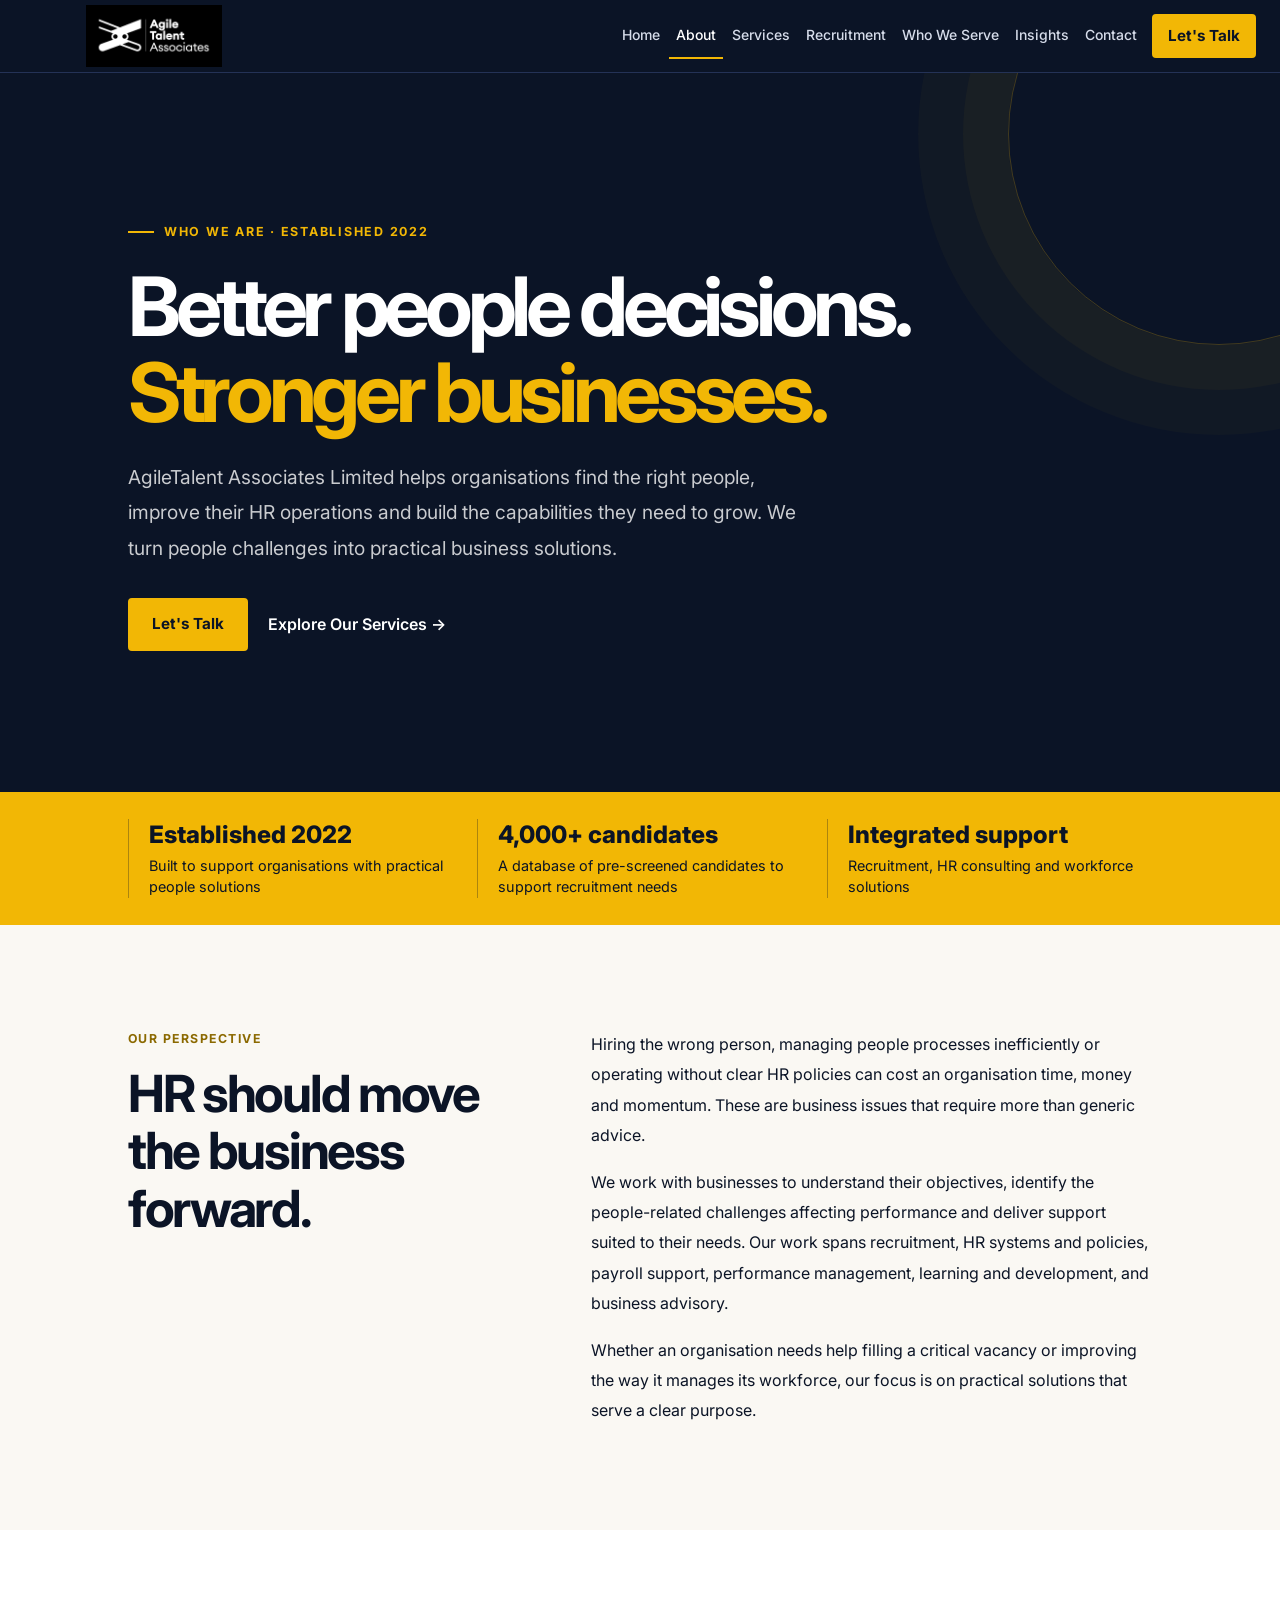
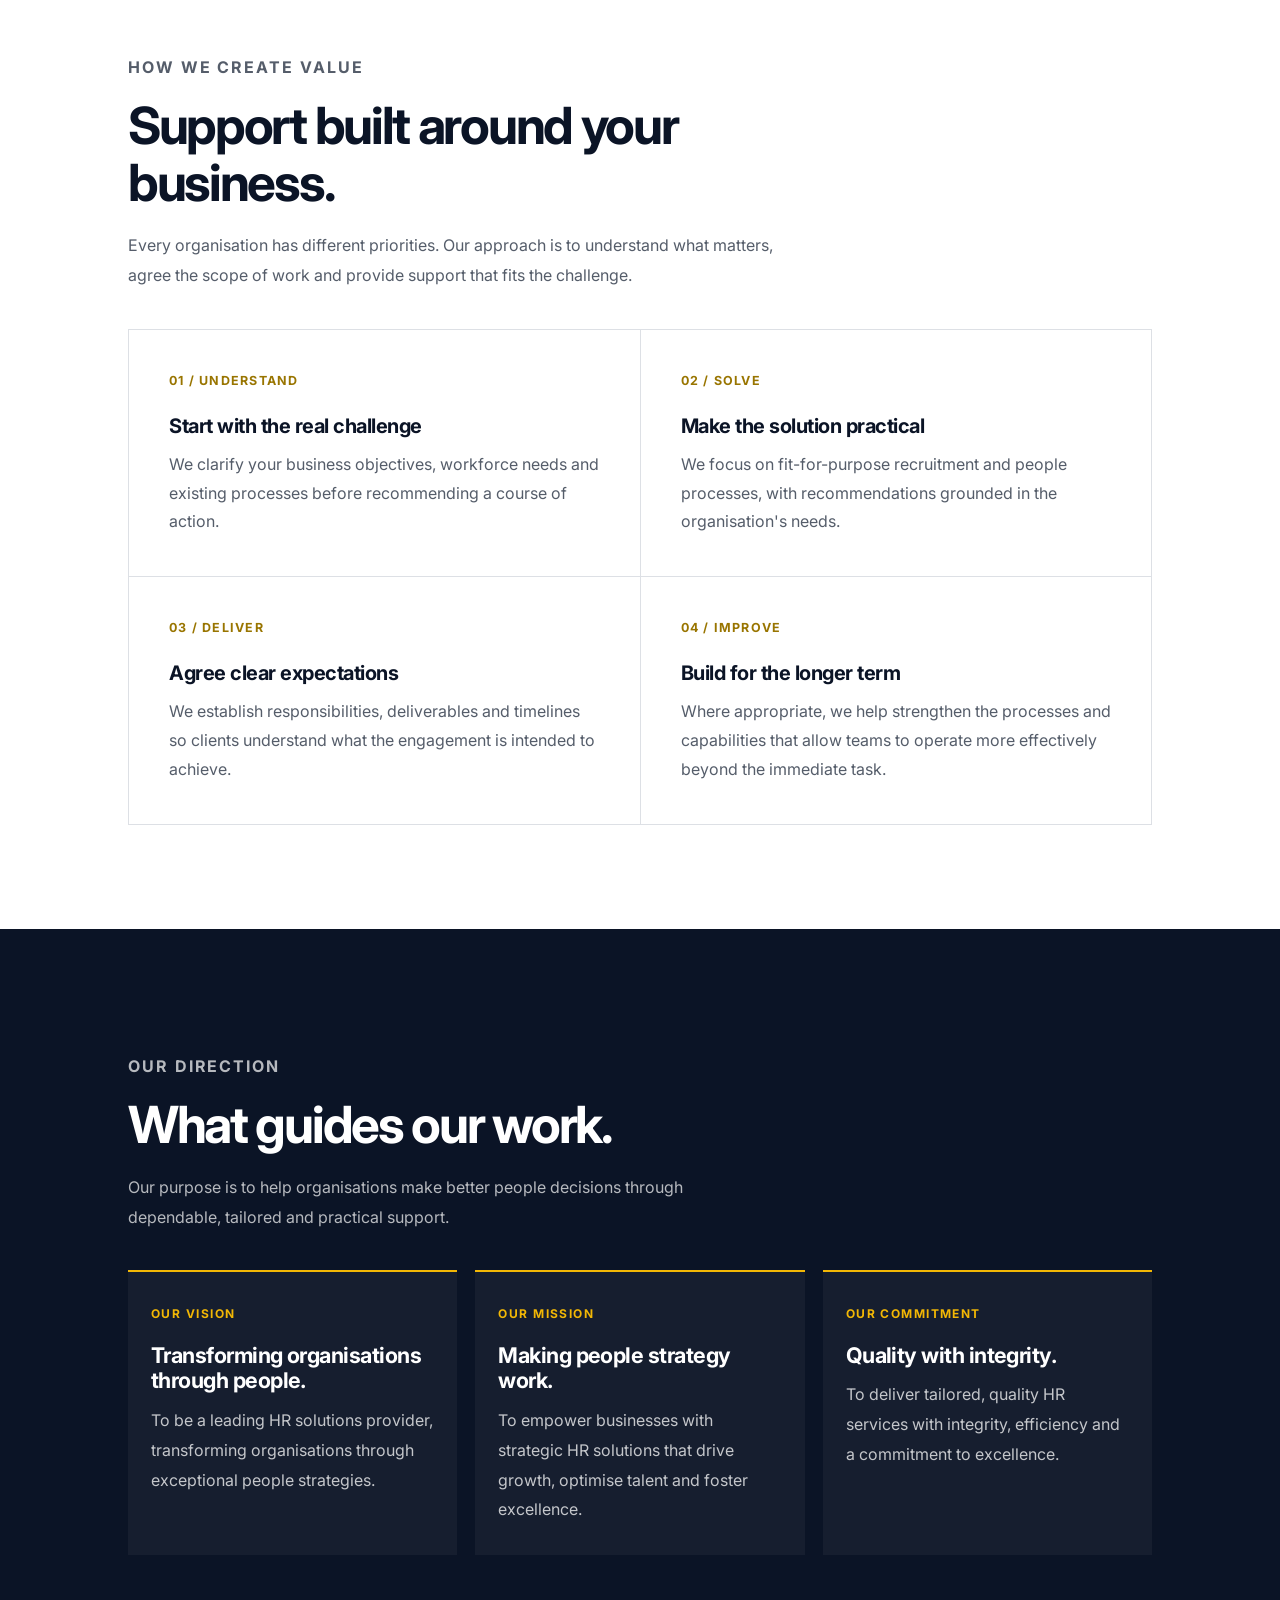
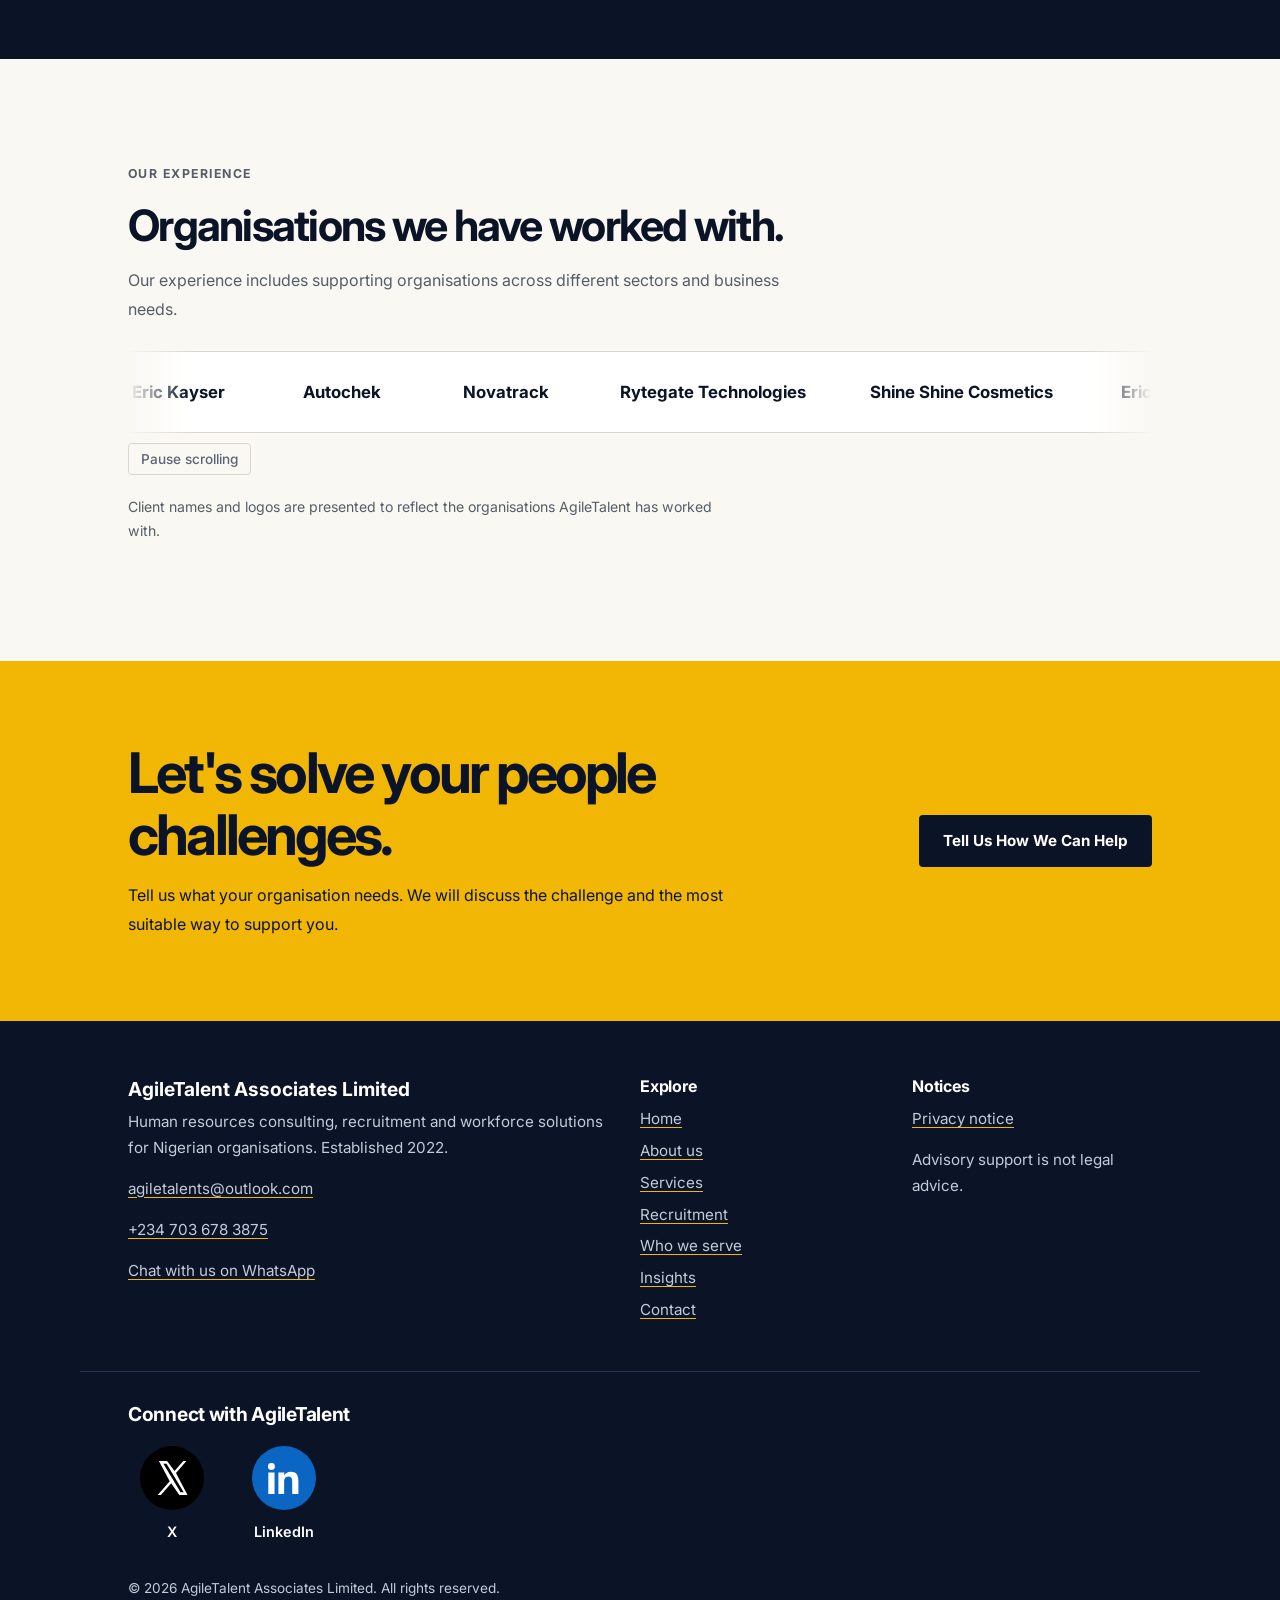
==== commit e4e56dd9: "Update about.html" ====
--- a/about.html
+++ b/about.html
@@ -4,13 +4,16 @@
 <meta charset="utf-8">
 <meta name="viewport" content="width=device-width, initial-scale=1, viewport-fit=cover">
 
-<title>About AgileTalent Associates | HR and Recruitment Services in Nigeria</title>
-<meta name="description" content="Learn about AgileTalent Associates, a Nigerian HR consulting and recruitment firm helping businesses find talent, strengthen people operations and grow.">
-<meta name="robots" content="noindex, follow">
-
-<meta property="og:title" content="About AgileTalent Associates | HR and Recruitment Services in Nigeria">
-<meta property="og:description" content="Discover how AgileTalent Associates helps Nigerian businesses recruit effectively and manage their people better.">
+<title>About AgileTalent Associates Limited | HR Consulting in Nigeria</title>
+<meta name="description" content="AgileTalent Associates Limited helps Nigerian businesses recruit the right talent, strengthen HR operations and build effective teams through practical people solutions.">
+<meta name="robots" content="index, follow">
+
+<link rel="canonical" href="https://agiletalentassociates.com/about.html">
+
+<meta property="og:title" content="About AgileTalent Associates Limited">
+<meta property="og:description" content="Practical HR consulting, recruitment and workforce solutions that help Nigerian businesses build stronger teams.">
 <meta property="og:type" content="website">
+<meta property="og:url" content="https://agiletalentassociates.com/about.html">
 
 <link rel="icon" type="image/png" href="favicon.png">
 
@@ -23,10 +26,14 @@
   "@context": "https://schema.org",
   "@type": "Organization",
   "name": "AgileTalent Associates Limited",
+  "url": "https://agiletalentassociates.com",
   "foundingDate": "2022",
   "email": "agiletalents@outlook.com",
-  "areaServed": "NG",
-  "description": "Human resources consulting, recruitment and workforce solutions.",
+  "areaServed": {
+    "@type": "Country",
+    "name": "Nigeria"
+  },
+  "description": "Human resources consulting, recruitment, recruitment outsourcing and workforce solutions.",
   "sameAs": [
     "https://x.com/agiletalents_ng",
     "https://www.linkedin.com/company/agiletalent-associates"
@@ -40,6 +47,326 @@
 :root {
   --f-head: 'Inter', sans-serif;
   --f-body: 'Inter', sans-serif;
+  --about-ink: #0B1426;
+  --about-gold: #F2B705;
+  --about-paper: #FAF8F3;
+}
+
+body {
+  font-family: var(--f-body);
+}
+
+.about-hero {
+  position: relative;
+  overflow: hidden;
+  background: var(--about-ink);
+  color: #fff;
+  padding: clamp(76px, 11vw, 145px) 0;
+}
+
+.about-hero::after {
+  content: "";
+  position: absolute;
+  width: 420px;
+  height: 420px;
+  border: 1px solid rgba(242,183,5,.24);
+  border-radius: 50%;
+  right: -150px;
+  top: -150px;
+  box-shadow:
+    0 0 0 45px rgba(242,183,5,.035),
+    0 0 0 90px rgba(242,183,5,.025);
+  pointer-events: none;
+}
+
+.about-hero .wrap {
+  position: relative;
+  z-index: 1;
+}
+
+.about-kicker {
+  display: inline-flex;
+  align-items: center;
+  gap: 10px;
+  color: var(--about-gold);
+  font-size: .78rem;
+  font-weight: 700;
+  letter-spacing: .14em;
+  text-transform: uppercase;
+  margin-bottom: 22px;
+}
+
+.about-kicker::before {
+  content: "";
+  width: 26px;
+  height: 2px;
+  background: var(--about-gold);
+}
+
+.about-hero h1 {
+  max-width: 900px;
+  margin: 0 0 25px;
+  font-size: clamp(2.7rem, 6.4vw, 5.4rem);
+  line-height: 1.04;
+  letter-spacing: -.065em;
+  font-weight: 700;
+}
+
+.about-hero h1 span {
+  color: var(--about-gold);
+}
+
+.about-hero .hero-copy {
+  max-width: 690px;
+  color: rgba(255,255,255,.78);
+  font-size: clamp(1.02rem, 1.6vw, 1.2rem);
+  line-height: 1.85;
+}
+
+.about-hero-actions {
+  display: flex;
+  flex-wrap: wrap;
+  align-items: center;
+  gap: 14px;
+  margin-top: 32px;
+}
+
+.about-hero .text-link {
+  color: #fff;
+  text-decoration: none;
+  font-weight: 600;
+  padding: 12px 6px;
+}
+
+.about-hero .text-link:hover {
+  color: var(--about-gold);
+}
+
+.about-proof {
+  background: var(--about-gold);
+  color: var(--about-ink);
+  padding: 27px 0;
+}
+
+.about-proof-inner {
+  display: grid;
+  grid-template-columns: repeat(3, minmax(0, 1fr));
+  gap: 24px;
+}
+
+.about-proof-item {
+  padding-left: 20px;
+  border-left: 1px solid rgba(11,20,38,.3);
+}
+
+.about-proof-item strong {
+  display: block;
+  font-size: clamp(1.15rem, 2vw, 1.5rem);
+  line-height: 1.3;
+  font-weight: 800;
+}
+
+.about-proof-item span {
+  display: block;
+  margin-top: 5px;
+  font-size: .9rem;
+  line-height: 1.5;
+}
+
+.about-intro {
+  background: var(--about-paper);
+}
+
+.about-intro-grid {
+  display: grid;
+  grid-template-columns: .8fr 1.2fr;
+  gap: clamp(32px, 7vw, 100px);
+  align-items: start;
+}
+
+.about-eyebrow {
+  color: #8B6900;
+  font-size: .77rem;
+  font-weight: 700;
+  letter-spacing: .12em;
+  text-transform: uppercase;
+  margin-bottom: 15px;
+}
+
+.about-intro h2,
+.about-section-heading h2 {
+  font-size: clamp(2rem, 4vw, 3.35rem);
+  line-height: 1.12;
+  letter-spacing: -.045em;
+  margin: 0;
+}
+
+.about-intro-copy p,
+.about-section-heading p {
+  font-size: 1rem;
+  line-height: 1.9;
+}
+
+.about-intro-copy p:first-child {
+  margin-top: 0;
+}
+
+.about-intro-copy p:last-child {
+  margin-bottom: 0;
+}
+
+.about-principles {
+  background: #fff;
+}
+
+.about-section-heading {
+  max-width: 760px;
+  margin-bottom: 38px;
+}
+
+.about-section-heading p {
+  max-width: 650px;
+  color: #555D6A;
+  margin-top: 18px;
+}
+
+.about-principle-grid {
+  display: grid;
+  grid-template-columns: repeat(2, minmax(0, 1fr));
+  gap: 1px;
+  background: #DDE0E5;
+  border: 1px solid #DDE0E5;
+}
+
+.about-principle {
+  background: #fff;
+  padding: clamp(24px, 4vw, 40px);
+}
+
+.about-principle .number {
+  display: block;
+  color: #997500;
+  font-size: .78rem;
+  font-weight: 700;
+  letter-spacing: .1em;
+  margin-bottom: 23px;
+}
+
+.about-principle h3 {
+  font-size: 1.25rem;
+  letter-spacing: -.025em;
+  margin: 0 0 12px;
+}
+
+.about-principle p {
+  color: #555D6A;
+  line-height: 1.8;
+  margin: 0;
+}
+
+.about-purpose {
+  background: var(--about-ink);
+  color: #fff;
+}
+
+.about-purpose .about-section-heading p {
+  color: rgba(255,255,255,.7);
+}
+
+.about-purpose-grid {
+  display: grid;
+  grid-template-columns: repeat(3, minmax(0, 1fr));
+  gap: 18px;
+}
+
+.about-purpose-card {
+  border-top: 2px solid var(--about-gold);
+  padding: 27px 23px 30px;
+  background: rgba(255,255,255,.045);
+}
+
+.about-purpose-card .purpose-label {
+  color: var(--about-gold);
+  font-size: .75rem;
+  text-transform: uppercase;
+  letter-spacing: .12em;
+  font-weight: 700;
+}
+
+.about-purpose-card h3 {
+  font-size: 1.35rem;
+  margin: 16px 0 12px;
+}
+
+.about-purpose-card p {
+  color: rgba(255,255,255,.75);
+  line-height: 1.85;
+  margin-bottom: 0;
+}
+
+.about-clients {
+  background: var(--about-paper);
+}
+
+.about-client-heading {
+  max-width: 740px;
+  margin-bottom: 28px;
+}
+
+.about-client-heading h2 {
+  font-size: clamp(1.8rem, 3.5vw, 2.7rem);
+  letter-spacing: -.04em;
+  margin: 0 0 14px;
+}
+
+.about-client-heading p {
+  color: #555D6A;
+  line-height: 1.8;
+}
+
+.about-client-note {
+  color: #555D6A;
+  font-size: .88rem;
+  line-height: 1.7;
+  margin-top: 20px;
+}
+
+.about-final-cta {
+  background: var(--about-gold);
+  color: var(--about-ink);
+  padding: clamp(48px, 7vw, 82px) 0;
+}
+
+.about-final-cta .cta-inner {
+  display: flex;
+  justify-content: space-between;
+  align-items: center;
+  gap: 30px;
+}
+
+.about-final-cta h2 {
+  max-width: 690px;
+  font-size: clamp(2rem, 4.5vw, 3.5rem);
+  line-height: 1.1;
+  letter-spacing: -.05em;
+  margin: 0 0 15px;
+}
+
+.about-final-cta p {
+  max-width: 620px;
+  line-height: 1.8;
+  margin: 0;
+}
+
+.about-final-cta .btn {
+  flex-shrink: 0;
+  background: var(--about-ink);
+  color: #fff;
+  border-color: var(--about-ink);
+}
+
+.about-final-cta .btn:hover {
+  background: #192945;
 }
 
 @media (min-width: 1201px) {
@@ -83,6 +410,42 @@
   header #nav > ul > li > a.btn {
     flex-shrink: 0;
     white-space: nowrap;
+  }
+}
+
+@media (max-width: 760px) {
+  .about-hero {
+    padding: 76px 0 82px;
+  }
+
+  .about-proof-inner {
+    grid-template-columns: 1fr;
+    gap: 20px;
+  }
+
+  .about-proof-item {
+    padding: 0 0 0 16px;
+  }
+
+  .about-intro-grid {
+    grid-template-columns: 1fr;
+    gap: 20px;
+  }
+
+  .about-principle-grid,
+  .about-purpose-grid {
+    grid-template-columns: 1fr;
+  }
+
+  .about-final-cta .cta-inner {
+    align-items: flex-start;
+    flex-direction: column;
+  }
+}
+
+@media (prefers-reduced-motion: reduce) {
+  .marq-track {
+    animation: none !important;
   }
 }
 </style>
@@ -117,82 +480,180 @@
 
 <main id="main" tabindex="-1">
 
-  <section class="sec dark">
+  <section class="about-hero">
     <div class="wrap">
-      <h1 style="font-size:clamp(2.2rem,5vw,3.6rem)">About AgileTalent</h1>
-      <p class="lead">A Nigerian HR and business consulting firm, established in 2022, helping organisations find the right people, strengthen their HR operations and build for growth.</p>
-      <p style="margin-top:24px">
-        <a class="btn" href="contact.html">Let's Talk About Your Needs</a>
+      <p class="about-kicker">Who we are · Established 2022</p>
+
+      <h1>Better people decisions.<br><span>Stronger businesses.</span></h1>
+
+      <p class="hero-copy">
+        AgileTalent Associates Limited helps organisations find the right people,
+        improve their HR operations and build the capabilities they need to grow.
+        We turn people challenges into practical business solutions.
       </p>
+
+      <div class="about-hero-actions">
+        <a class="btn" href="contact.html">Let's Talk</a>
+        <a class="text-link" href="services.html">Explore Our Services &rarr;</a>
+      </div>
     </div>
   </section>
 
-  <section class="sec">
-    <div class="wrap split">
+  <section class="about-proof" aria-label="Our experience and capabilities">
+    <div class="wrap about-proof-inner">
+      <div class="about-proof-item">
+        <strong>Established 2022</strong>
+        <span>Built to support organisations with practical people solutions</span>
+      </div>
+
+      <div class="about-proof-item">
+        <strong>4,000+ candidates</strong>
+        <span>A database of pre-screened candidates to support recruitment needs</span>
+      </div>
+
+      <div class="about-proof-item">
+        <strong>Integrated support</strong>
+        <span>Recruitment, HR consulting and workforce solutions</span>
+      </div>
+    </div>
+  </section>
+
+  <section class="sec about-intro">
+    <div class="wrap about-intro-grid">
       <div>
-        <h2>Our approach</h2>
-      </div>
-      <div>
-        <p>Many Nigerian businesses face the same pressures: scarce talent, stretched managers, payroll complexity, compliance questions and the cost of a poor hire. We treat these as business problems, not HR theory.</p>
-        <p>We begin by understanding how your organisation works, then recommend the practical changes that can make a real difference. Where it helps, we do the work for you. Where it does not, we say so.</p>
+        <p class="about-eyebrow">Our perspective</p>
+        <h2>HR should move the business forward.</h2>
+      </div>
+
+      <div class="about-intro-copy">
+        <p>
+          Hiring the wrong person, managing people processes inefficiently or
+          operating without clear HR policies can cost an organisation time,
+          money and momentum. These are business issues that require more than
+          generic advice.
+        </p>
+
+        <p>
+          We work with businesses to understand their objectives, identify the
+          people-related challenges affecting performance and deliver support
+          suited to their needs. Our work spans recruitment, HR systems and
+          policies, payroll support, performance management, learning and
+          development, and business advisory.
+        </p>
+
+        <p>
+          Whether an organisation needs help filling a critical vacancy or
+          improving the way it manages its workforce, our focus is on practical
+          solutions that serve a clear purpose.
+        </p>
       </div>
     </div>
   </section>
 
-  <section class="sec dark">
+  <section class="sec about-principles">
     <div class="wrap">
-      <h2>Vision, mission and quality</h2>
-
-      <div class="grid g3" style="margin-top:24px">
-        <div class="cell big">
-          <span class="lab">Our vision</span>
-          <p>To be a leading HR solution provider, transforming organisations through exceptional people strategies.</p>
-        </div>
-
-        <div class="cell big">
-          <span class="lab">Our mission</span>
-          <p>Empowering businesses with strategic HR solutions that drive growth, optimise talent and foster excellence.</p>
-        </div>
-
-        <div class="cell big">
-          <span class="lab">Our quality statement</span>
-          <p>We deliver tailored, quality HR services with integrity, efficiency and a commitment to excellence.</p>
-        </div>
+      <div class="about-section-heading">
+        <p class="about-eyebrow">How we create value</p>
+        <h2>Support built around your business.</h2>
+        <p>
+          Every organisation has different priorities. Our approach is to
+          understand what matters, agree the scope of work and provide support
+          that fits the challenge.
+        </p>
+      </div>
+
+      <div class="about-principle-grid">
+        <article class="about-principle">
+          <span class="number">01 / UNDERSTAND</span>
+          <h3>Start with the real challenge</h3>
+          <p>
+            We clarify your business objectives, workforce needs and existing
+            processes before recommending a course of action.
+          </p>
+        </article>
+
+        <article class="about-principle">
+          <span class="number">02 / SOLVE</span>
+          <h3>Make the solution practical</h3>
+          <p>
+            We focus on fit-for-purpose recruitment and people processes,
+            with recommendations grounded in the organisation's needs.
+          </p>
+        </article>
+
+        <article class="about-principle">
+          <span class="number">03 / DELIVER</span>
+          <h3>Agree clear expectations</h3>
+          <p>
+            We establish responsibilities, deliverables and timelines so
+            clients understand what the engagement is intended to achieve.
+          </p>
+        </article>
+
+        <article class="about-principle">
+          <span class="number">04 / IMPROVE</span>
+          <h3>Build for the longer term</h3>
+          <p>
+            Where appropriate, we help strengthen the processes and capabilities
+            that allow teams to operate more effectively beyond the immediate task.
+          </p>
+        </article>
       </div>
     </div>
   </section>
 
-  <section class="sec">
+  <section class="sec about-purpose">
     <div class="wrap">
-      <h2>How we work</h2>
-
-      <div class="grid g2" style="margin-top:24px">
-        <div class="cell">
-          <h3>Professional</h3>
-          <p>Clear scopes, written agreements and consistent standards.</p>
-        </div>
-
-        <div class="cell">
-          <h3>Responsive</h3>
-          <p>We aim to reply promptly and keep work moving. Timelines are agreed for each engagement.</p>
-        </div>
-
-        <div class="cell">
-          <h3>Confidential</h3>
-          <p>People and business information is handled with discretion.</p>
-        </div>
-
-        <div class="cell">
-          <h3>Practical</h3>
-          <p>Recommendations your team can apply, not documents that sit on a shelf.</p>
-        </div>
+      <div class="about-section-heading">
+        <p class="about-eyebrow">Our direction</p>
+        <h2>What guides our work.</h2>
+        <p>
+          Our purpose is to help organisations make better people decisions
+          through dependable, tailored and practical support.
+        </p>
+      </div>
+
+      <div class="about-purpose-grid">
+        <article class="about-purpose-card">
+          <span class="purpose-label">Our vision</span>
+          <h3>Transforming organisations through people.</h3>
+          <p>
+            To be a leading HR solutions provider, transforming organisations
+            through exceptional people strategies.
+          </p>
+        </article>
+
+        <article class="about-purpose-card">
+          <span class="purpose-label">Our mission</span>
+          <h3>Making people strategy work.</h3>
+          <p>
+            To empower businesses with strategic HR solutions that drive growth,
+            optimise talent and foster excellence.
+          </p>
+        </article>
+
+        <article class="about-purpose-card">
+          <span class="purpose-label">Our commitment</span>
+          <h3>Quality with integrity.</h3>
+          <p>
+            To deliver tailored, quality HR services with integrity, efficiency
+            and a commitment to excellence.
+          </p>
+        </article>
       </div>
     </div>
   </section>
 
-  <section class="sec" style="padding-top:0">
+  <section class="sec about-clients">
     <div class="wrap">
-      <h2>Organisations we have worked with</h2>
+      <div class="about-client-heading">
+        <p class="about-eyebrow">Our experience</p>
+        <h2>Organisations we have worked with.</h2>
+        <p>
+          Our experience includes supporting organisations across different
+          sectors and business needs.
+        </p>
+      </div>
 
       <div class="marq-wrap">
         <div class="marq" role="group" aria-label="Organisations we have worked with: Eric Kayser, Autochek, Novatrack, Rytegate Technologies, Shine Shine Cosmetics">
@@ -228,9 +689,24 @@
         <button type="button" class="pm" onclick="const m=this.closest('.marq-wrap').querySelector('.marq');m.classList.toggle('paused');this.textContent=m.classList.contains('paused')?'Play scrolling':'Pause scrolling'">Pause scrolling</button>
       </div>
 
-      <p style="margin-top:32px">
-        <a class="btn" href="contact.html">Tell Us How We Can Help</a>
+      <p class="about-client-note">
+        Client names and logos are presented to reflect the organisations
+        AgileTalent has worked with.
       </p>
+    </div>
+  </section>
+
+  <section class="about-final-cta">
+    <div class="wrap cta-inner">
+      <div>
+        <h2>Let's solve your people challenges.</h2>
+        <p>
+          Tell us what your organisation needs. We will discuss the challenge
+          and the most suitable way to support you.
+        </p>
+      </div>
+
+      <a class="btn" href="contact.html">Tell Us How We Can Help</a>
     </div>
   </section>
 
@@ -252,7 +728,7 @@
       <h2>Explore</h2>
       <ul>
         <li><a href="index.html">Home</a></li>
-        <li><a href="about.html">About us</a></li>
+        <li><a href="about.html" aria-current="page">About us</a></li>
         <li><a href="services.html">Services</a></li>
         <li><a href="recruitment.html">Recruitment</a></li>
         <li><a href="industries.html">Who we serve</a></li>
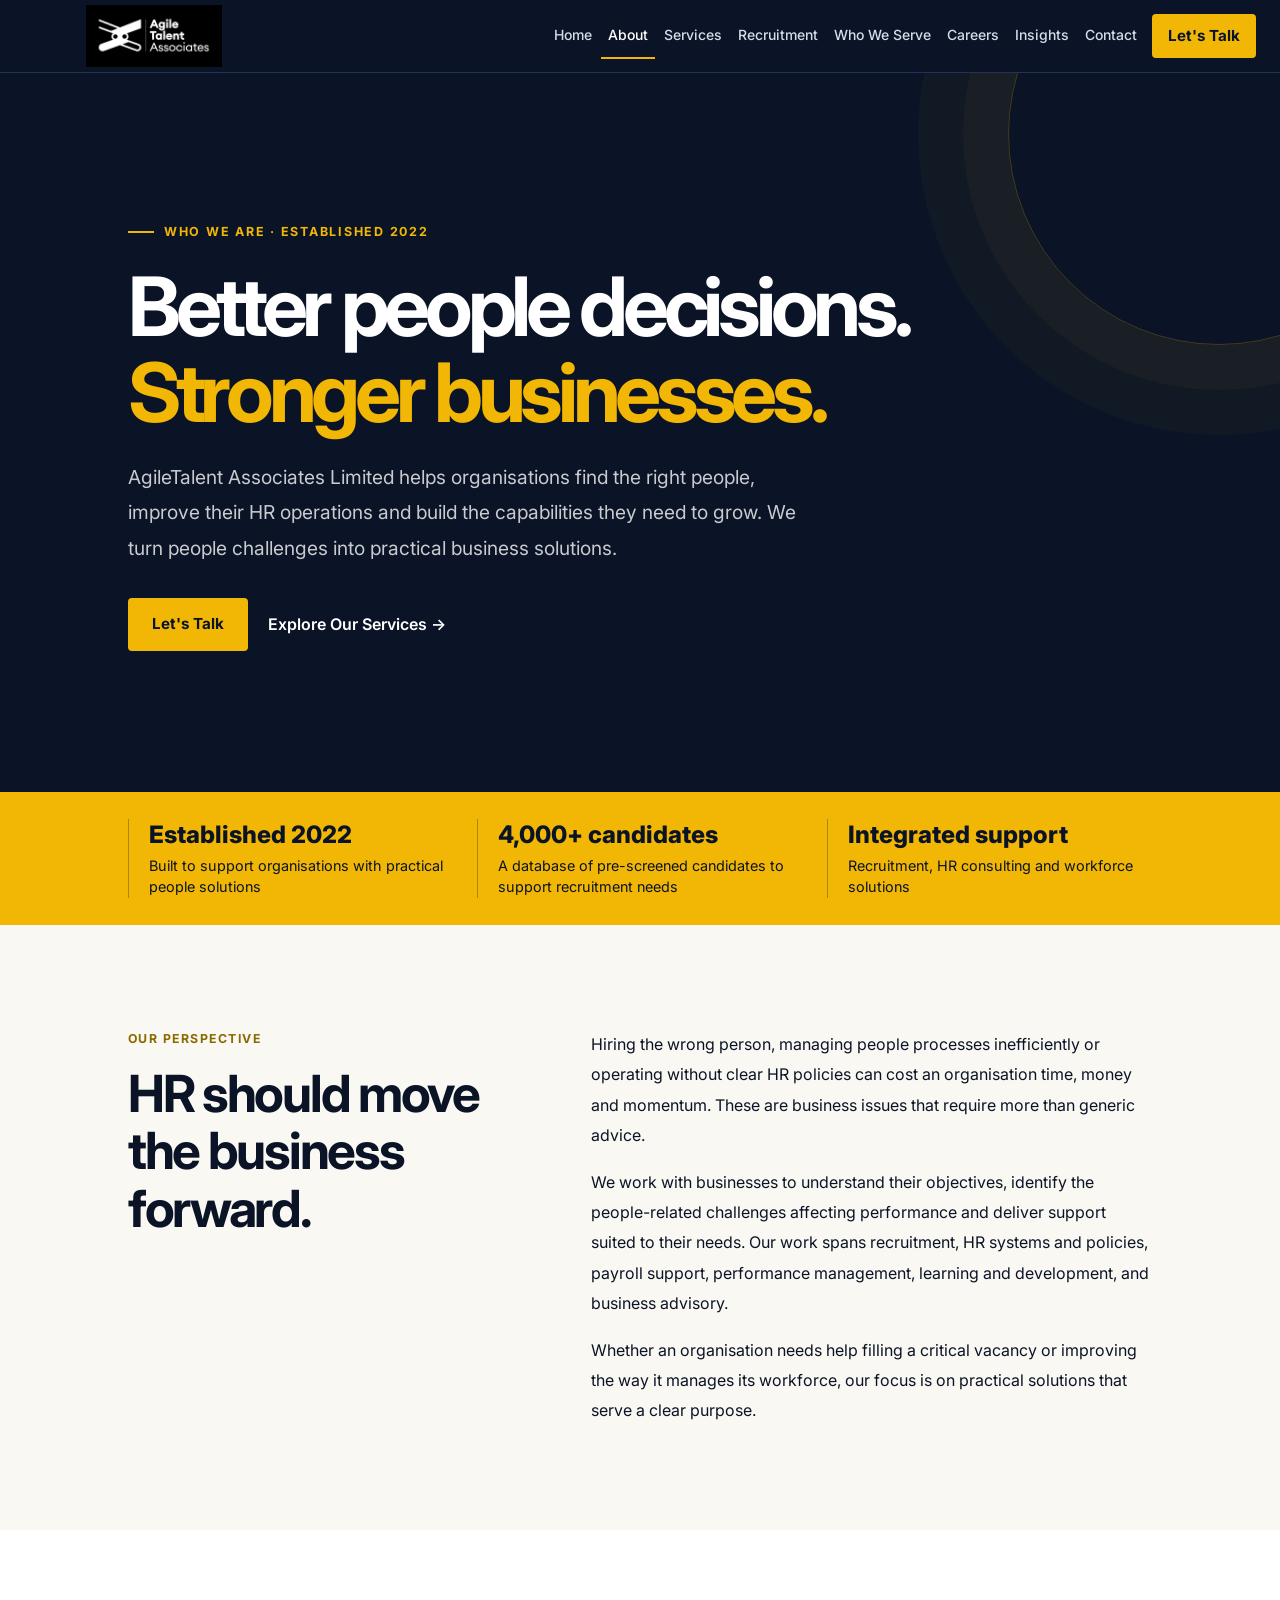
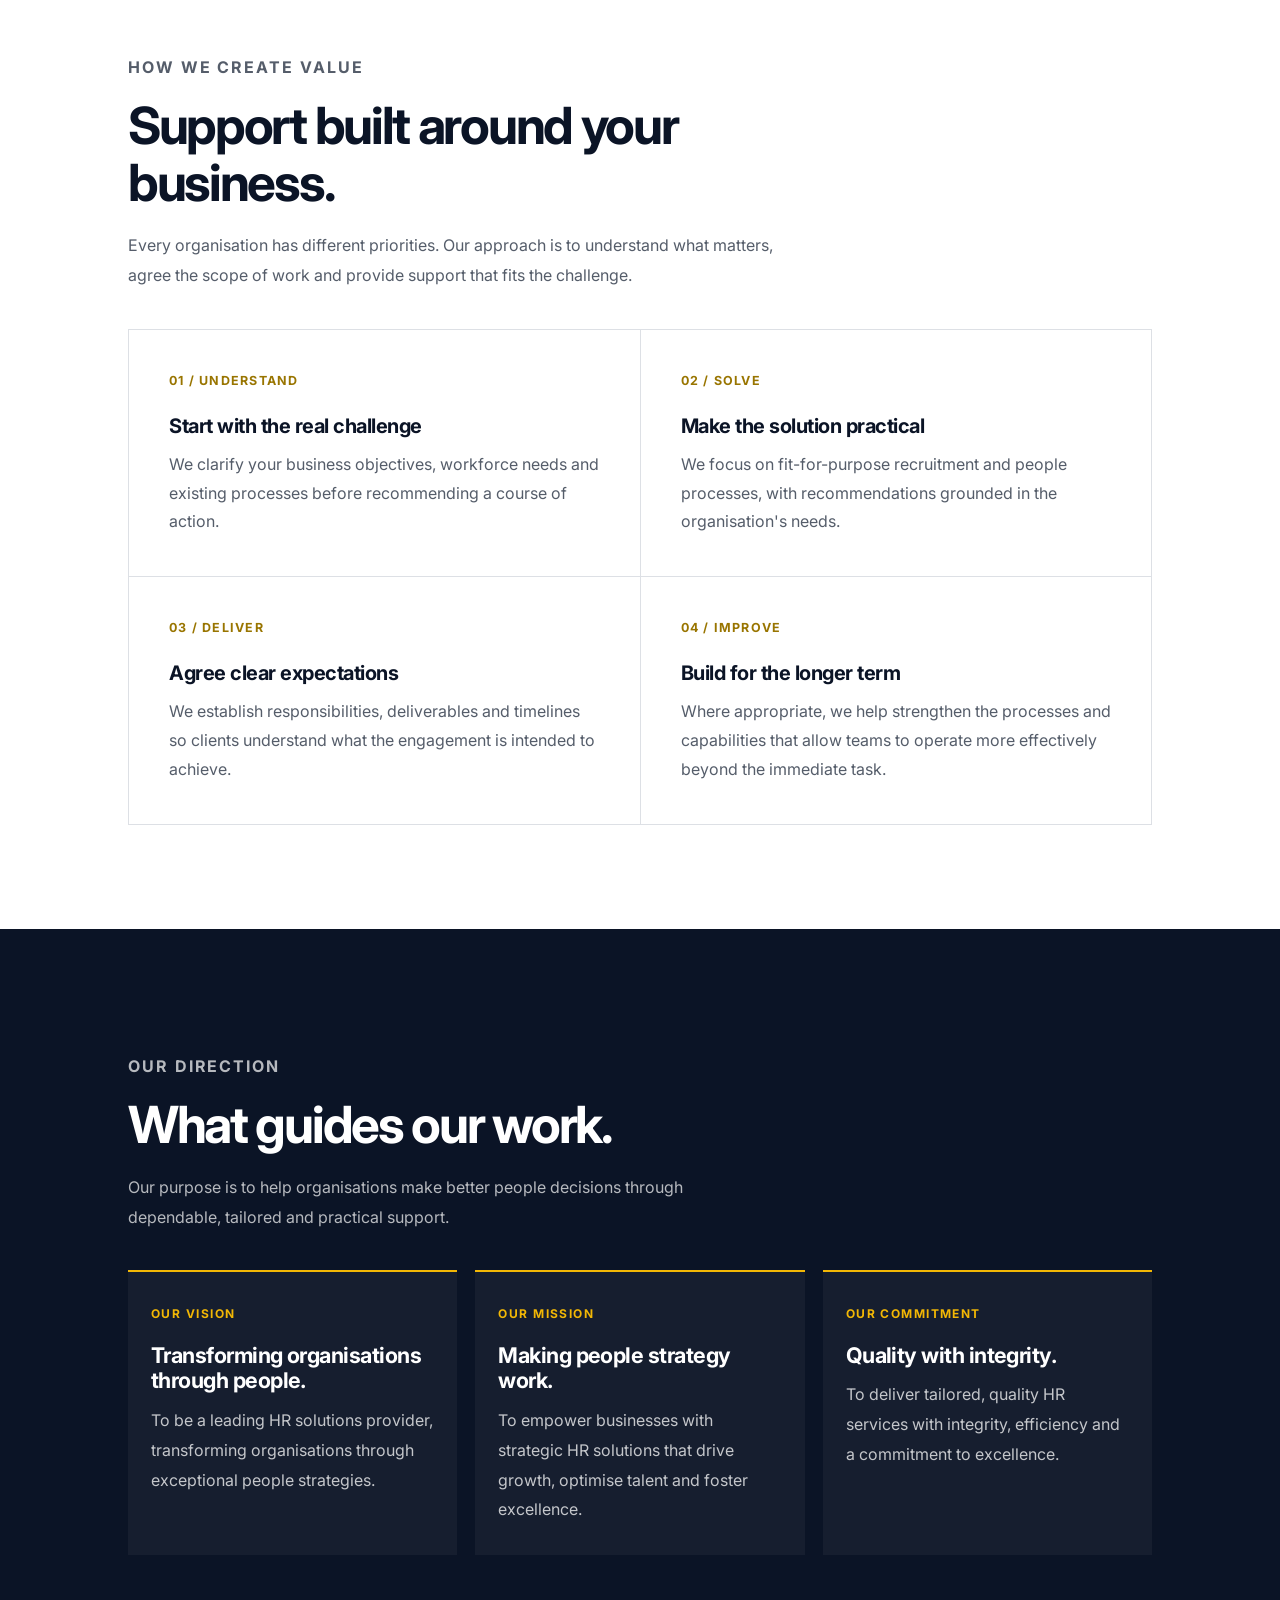
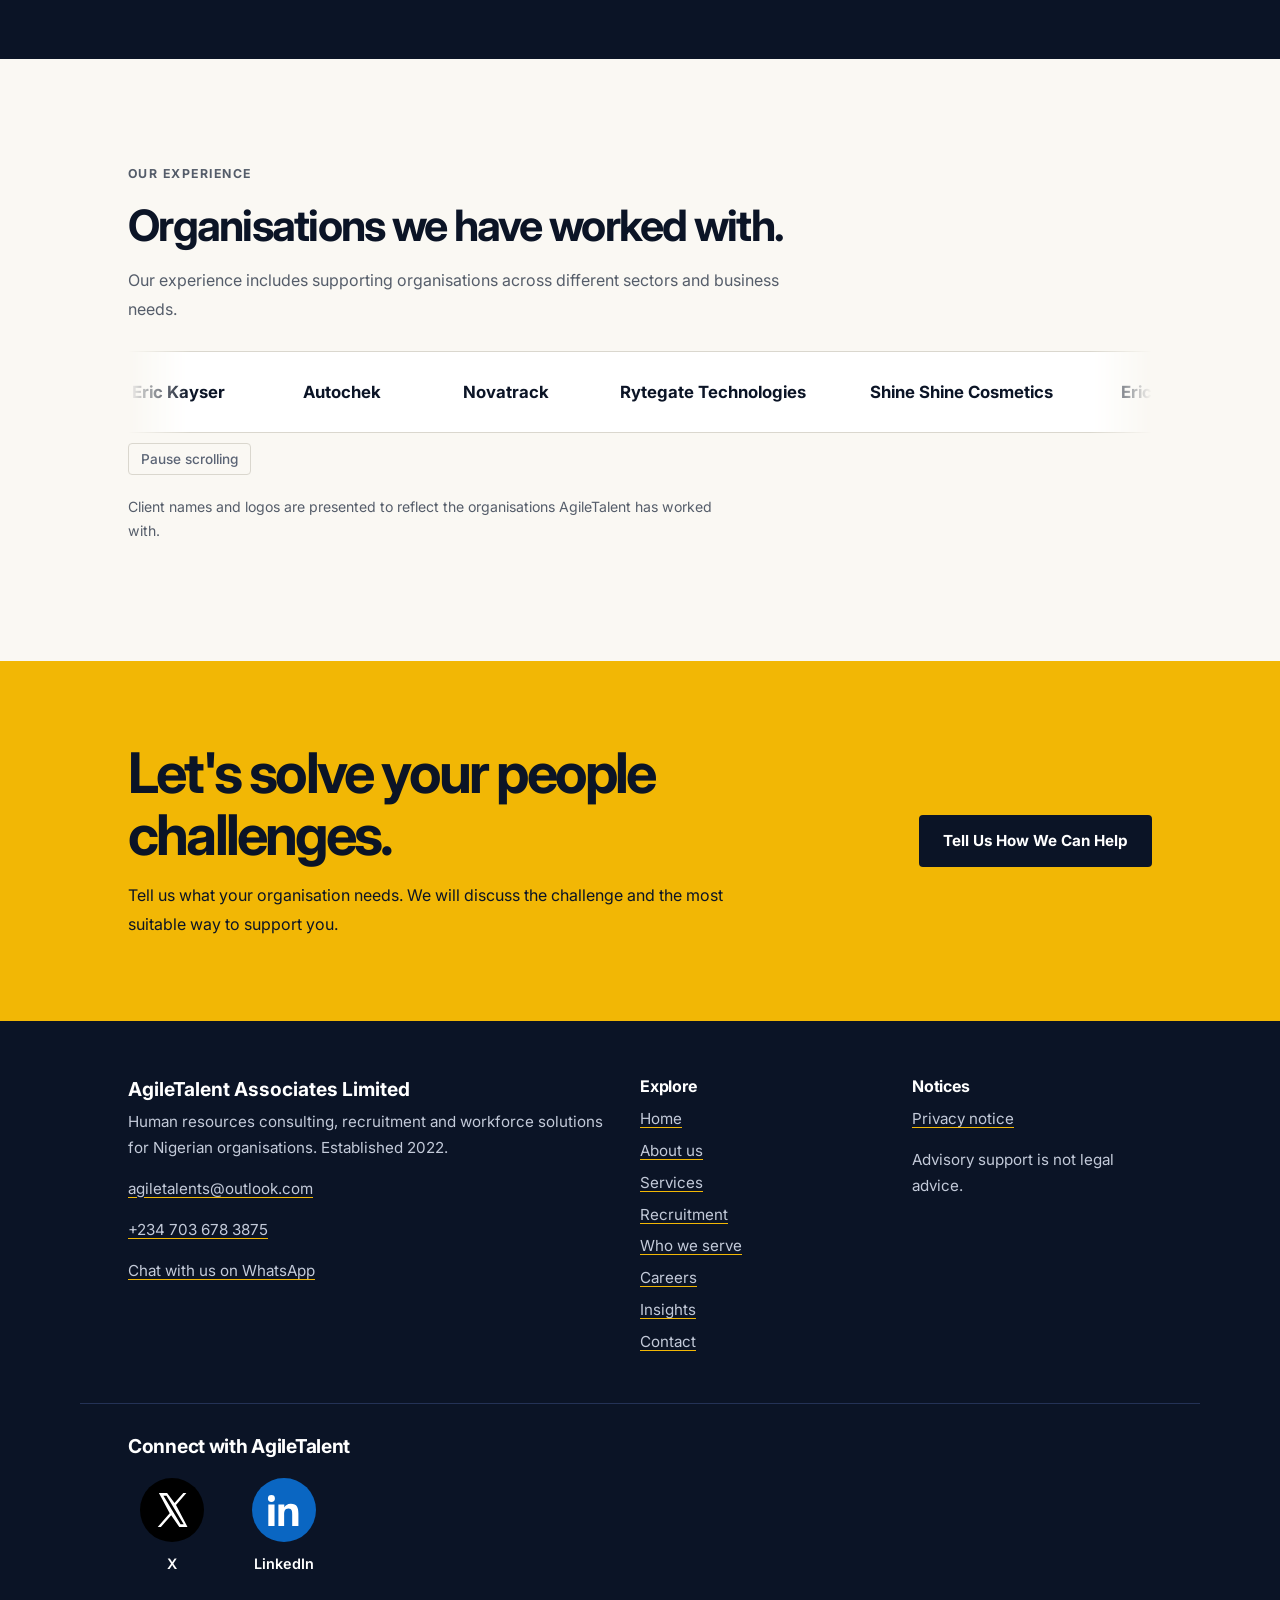
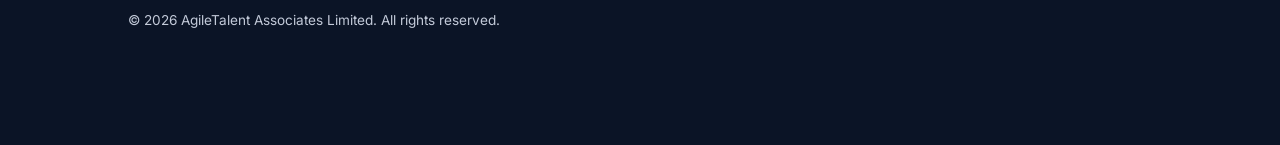
==== commit 8a238a73: "Update about.html" ====
--- a/about.html
+++ b/about.html
@@ -461,7 +461,9 @@
         onerror="this.replaceWith(Object.assign(document.createElement('span'),{className:'wm',textContent:'AgileTalent Associates'}))">
     </a>
 
-    <button class="menu" id="menu" type="button" aria-expanded="false" aria-controls="nav">Menu</button>
+    <button class="menu" id="menu" type="button" aria-expanded="false" aria-controls="nav">
+      Menu
+    </button>
 
     <nav id="nav" aria-label="Main navigation">
       <ul>
@@ -470,6 +472,7 @@
         <li><a href="services.html">Services</a></li>
         <li><a href="recruitment.html">Recruitment</a></li>
         <li><a href="industries.html">Who We Serve</a></li>
+        <li><a href="careers.html">Careers</a></li>
         <li><a href="insights.html">Insights</a></li>
         <li><a href="contact.html">Contact</a></li>
         <li><a class="btn" href="contact.html">Let's Talk</a></li>
@@ -732,6 +735,7 @@
         <li><a href="services.html">Services</a></li>
         <li><a href="recruitment.html">Recruitment</a></li>
         <li><a href="industries.html">Who we serve</a></li>
+        <li><a href="careers.html">Careers</a></li>
         <li><a href="insights.html">Insights</a></li>
         <li><a href="contact.html">Contact</a></li>
       </ul>
@@ -740,7 +744,7 @@
     <div>
       <h2>Notices</h2>
       <ul>
-        <li><a href="contact.html">Privacy notice</a></li>
+        <li><a href="privacy.html">Privacy notice</a></li>
       </ul>
       <p style="margin-top:1em">Advisory support is not legal advice.</p>
     </div>
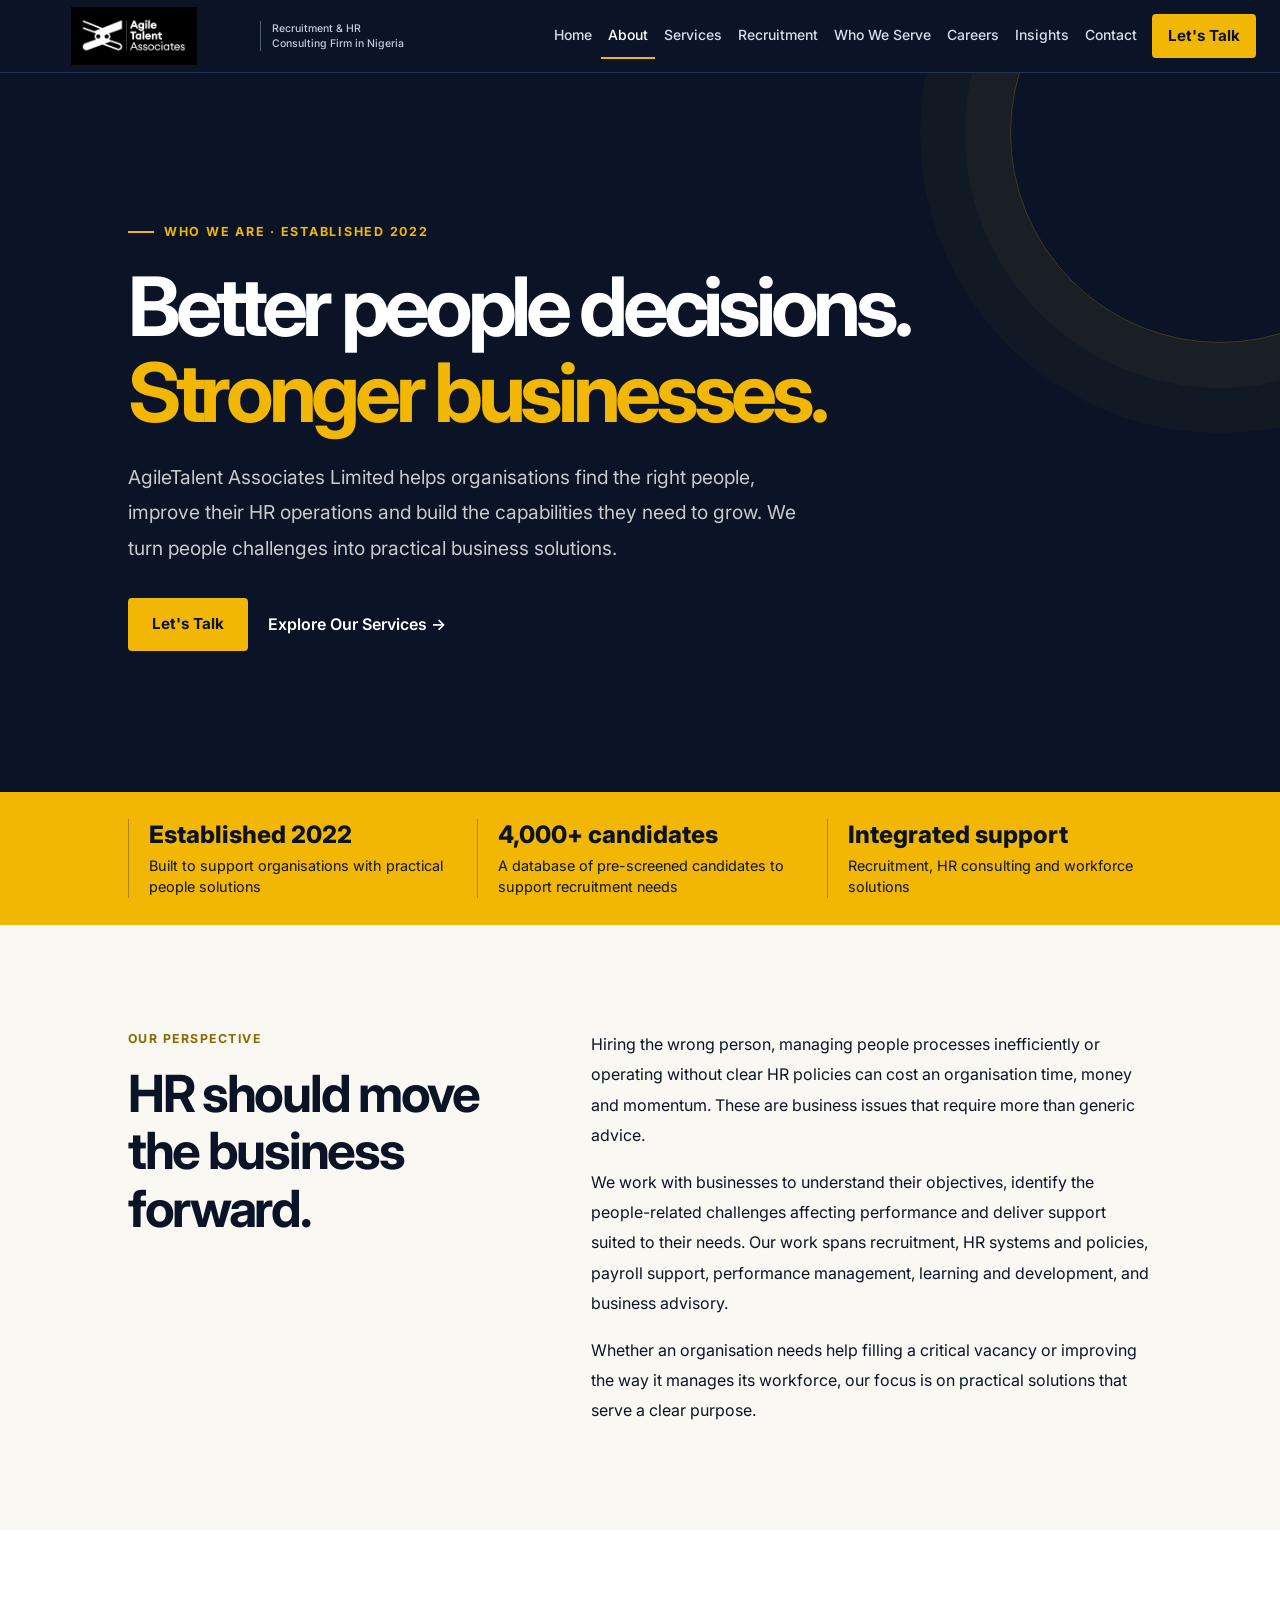
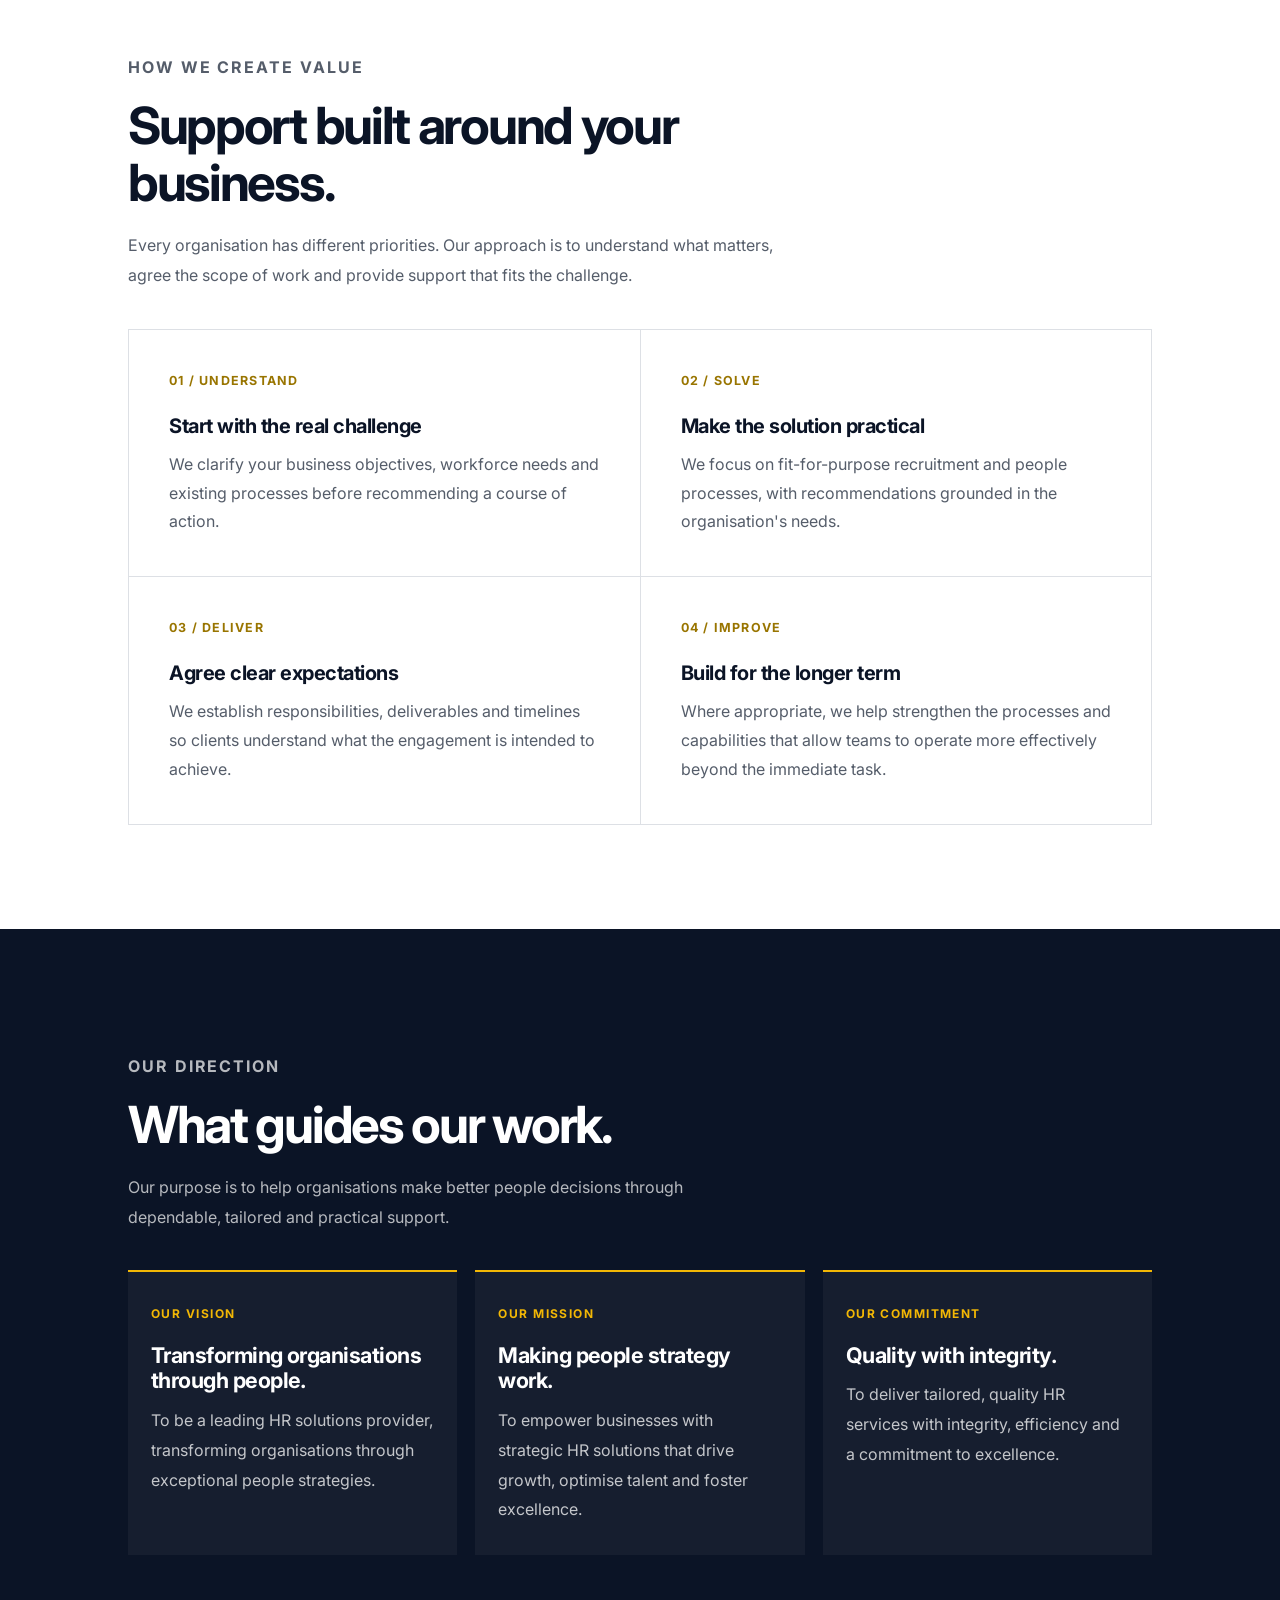
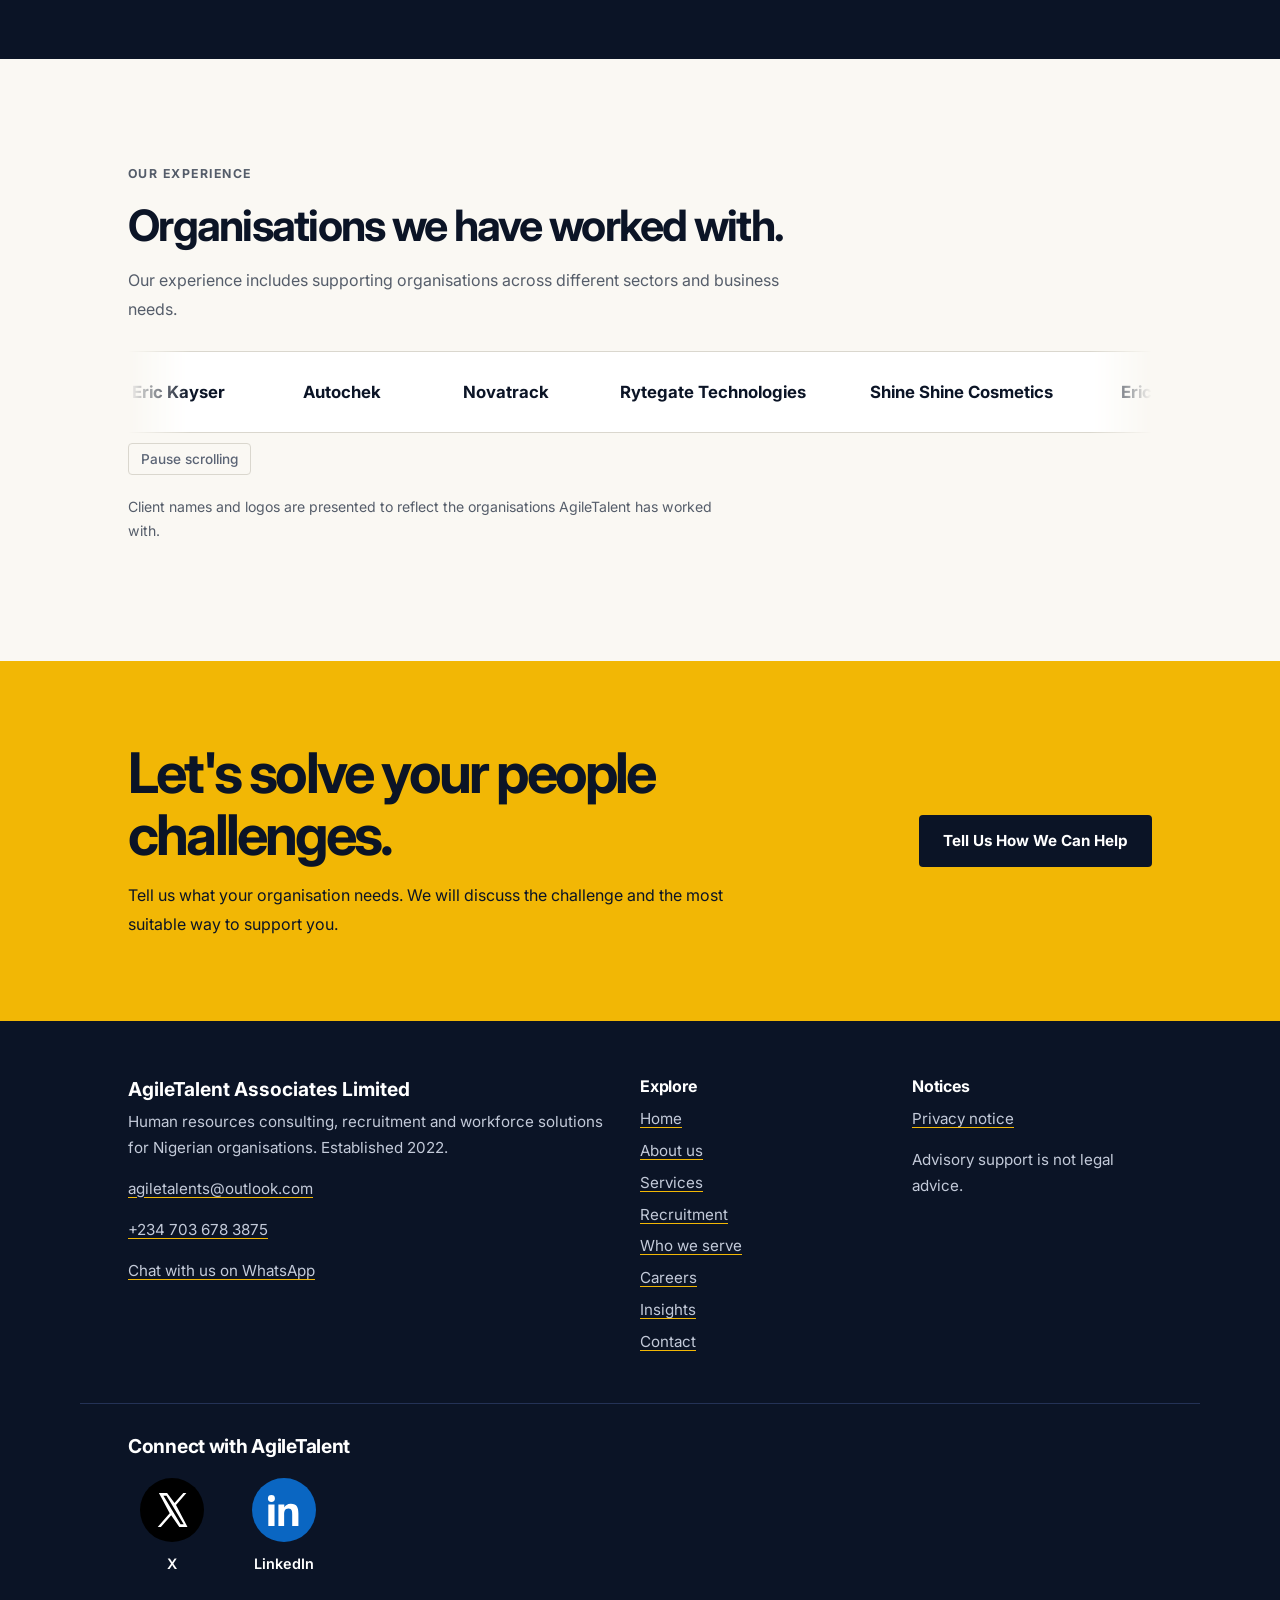
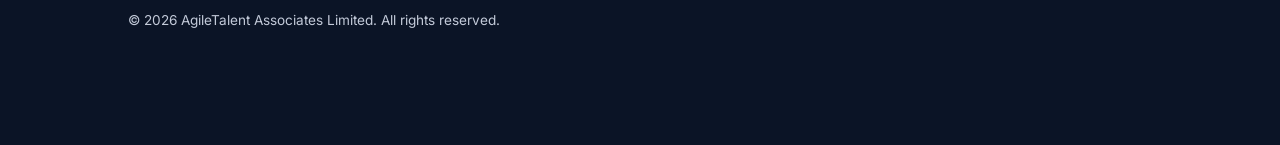
==== commit 14aba7e2: "Fix brand descriptor HTML structure" ====
--- a/about.html
+++ b/about.html
@@ -460,7 +460,7 @@
       <img class="mark" src="Artboard 4@4x.png" alt="AgileTalent Associates"
         onerror="this.replaceWith(Object.assign(document.createElement('span'),{className:'wm',textContent:'AgileTalent Associates'}))">
     </a>
-
+<span class="brand-descriptor">Recruitment &amp; HR Consulting Firm in Nigeria</span></a>
     <button class="menu" id="menu" type="button" aria-expanded="false" aria-controls="nav">
       Menu
     </button>
--- a/style.css
+++ b/style.css
@@ -6,65 +6,97 @@
   --paper: #FAF8F3;
   --grey: #5B6475;
   --line: #DAD7CE;
+  --white: #FFFFFF;
   --f-head: "Inter", "Segoe UI", Arial, sans-serif;
   --f-body: "Inter", "Segoe UI", Arial, sans-serif;
   --max: 1120px;
   --pad: clamp(20px, 5vw, 48px);
 }
 
-* {
+*,
+*::before,
+*::after {
   box-sizing: border-box;
 }
 
 html {
   scroll-padding-top: 84px;
+  scroll-behaviour: smooth;
   -webkit-text-size-adjust: 100%;
   text-size-adjust: 100%;
 }
 
 body {
   margin: 0;
+  padding-top: env(safe-area-inset-top, 0px);
   font: 400 1rem/1.7 var(--f-body);
   color: var(--ink);
   background: var(--paper);
-  padding-top: env(safe-area-inset-top, 0px);
+  overflow-wrap: break-word;
+}
+
+img,
+svg,
+video {
+  max-width: 100%;
 }
 
 h1,
 h2,
-h3 {
+h3,
+h4 {
   font-family: var(--f-head);
   line-height: 1.2;
-  margin: 0 0 0.65em;
-  letter-spacing: -0.035em;
+  margin: 0 0 .65em;
+  letter-spacing: -.035em;
 }
 
 h1 {
   font-size: clamp(2.4rem, 6.4vw, 4.6rem);
   font-weight: 800;
   line-height: 1.08;
-  letter-spacing: -0.055em;
+  letter-spacing: -.055em;
 }
 
 h2 {
   font-size: clamp(1.75rem, 3.6vw, 2.5rem);
   font-weight: 700;
-  letter-spacing: -0.04em;
+  letter-spacing: -.04em;
 }
 
 h3 {
   font-size: 1.2rem;
   font-weight: 700;
-  letter-spacing: -0.025em;
+  letter-spacing: -.025em;
+}
+
+h4 {
+  font-size: 1rem;
+  font-weight: 700;
 }
 
 p {
+  max-width: 68ch;
   margin: 0 0 1em;
-  max-width: 68ch;
 }
 
 a {
   color: inherit;
+}
+
+button,
+input,
+select,
+textarea {
+  font: inherit;
+}
+
+button,
+a,
+input,
+select,
+textarea {
+  -webkit-tap-highlight-color: transparent;
 }
 
 :focus-visible {
@@ -72,21 +104,31 @@
   outline-offset: 3px;
 }
 
+[hidden] {
+  display: none !important;
+}
+
+/* ACCESSIBILITY */
+
 .skip {
   position: absolute;
-  left: -999px;
+  left: -9999px;
   top: 0;
+  z-index: 100;
+  padding: 10px 16px;
   background: var(--gold);
   color: var(--ink);
-  padding: 10px 16px;
-  z-index: 100;
 }
 
 .skip:focus {
-  left: 0;
-}
+  left: 12px;
+  top: 12px;
+}
+
+/* GENERAL LAYOUT */
 
 .wrap {
+  width: 100%;
   max-width: var(--max);
   margin: 0 auto;
   padding: 0 var(--pad);
@@ -106,21 +148,23 @@
 }
 
 .lead {
+  max-width: 68ch;
+  color: var(--grey);
   font-size: clamp(1.05rem, 1.5vw, 1.2rem);
   line-height: 1.75;
-  color: var(--grey);
 }
 
 .dark .lead {
   color: #C3CAD9;
 }
 
-/* HEADER AND NAVIGATION */
+/* HEADER AND BRAND */
 
 header {
   position: sticky;
   top: 0;
   z-index: 50;
+  width: 100%;
   background: var(--ink);
   color: #fff;
   border-bottom: 1px solid #243256;
@@ -130,51 +174,75 @@
   display: flex;
   align-items: center;
   justify-content: space-between;
-  height: 72px;
-  gap: 16px;
   width: 100%;
   max-width: none;
-  padding: 0 24px;
+  min-height: 72px;
+  height: auto;
+  padding: 5px 24px;
+  gap: 18px;
 }
 
 .brand {
+  display: inline-flex;
+  align-items: center;
+  justify-content: flex-start;
+  gap: 12px;
+  width: auto;
+  max-width: 440px;
+  min-width: 0;
+  min-height: 60px;
+  flex: 0 1 auto;
+  overflow: visible;
+  text-decoration: none;
+}
+
+.brand .mark {
+  display: block;
+  width: 220px;
+  height: 58px;
+  max-width: 100%;
+  object-fit: contain;
+  flex: 0 1 220px;
+}
+
+.brand-descriptor {
+  display: inline-block;
+  max-width: 145px;
+  min-width: 0;
+  padding-left: 11px;
+  border-left: 1px solid #536078;
+  color: #C3CAD9;
+  font-family: var(--f-body);
+  font-size: 10.5px;
+  font-weight: 500;
+  line-height: 1.45;
+  white-space: normal;
+  flex: 0 1 145px;
+}
+
+.wm {
+  color: #fff;
+  font: 700 1.2rem var(--f-head);
+  letter-spacing: -.035em;
+}
+
+/* NAVIGATION */
+
+nav {
+  flex-shrink: 1;
+  min-width: 0;
+  margin-left: auto;
+}
+
+nav ul {
   display: flex;
   align-items: center;
-  width: 260px;
-  height: 68px;
-  flex-shrink: 0;
-  overflow: visible;
-  text-decoration: none;
-}
-
-.brand .mark {
-  display: block;
-  width: 260px;
-  height: 62px;
-  max-width: none;
-  object-fit: contain;
-  flex-shrink: 0;
-}
-
-.wm {
-  font: 700 1.2rem var(--f-head);
-  color: #fff;
-  letter-spacing: -0.035em;
-}
-
-nav {
-  flex-shrink: 0;
-  margin-left: auto;
-}
-
-nav ul {
-  display: flex;
+  justify-content: flex-end;
   flex-wrap: nowrap;
   gap: 2px;
-  list-style: none;
   margin: 0;
   padding: 0;
-  align-items: center;
+  list-style: none;
   white-space: nowrap;
 }
 
@@ -186,11 +254,11 @@
 nav a {
   display: block;
   padding: 10px 7px;
+  border-bottom: 2px solid transparent;
+  color: #D6DCEA;
+  font-size: .875rem;
+  font-weight: 500;
   text-decoration: none;
-  font-size: 0.875rem;
-  font-weight: 500;
-  color: #D6DCEA;
-  border-bottom: 2px solid transparent;
   white-space: nowrap;
 }
 
@@ -203,19 +271,24 @@
   border-bottom-color: var(--gold);
 }
 
+/* BUTTONS */
+
 .btn {
   display: inline-block;
-  background: var(--gold);
-  color: var(--ink);
-  font: 700 0.95rem/1.35 var(--f-body);
   padding: 14px 22px;
   border: 2px solid var(--gold);
   border-radius: 4px;
+  background: var(--gold);
+  color: var(--ink);
+  font: 700 .95rem/1.35 var(--f-body);
+  text-align: center;
   text-decoration: none;
   cursor: pointer;
-  text-align: center;
-  transition: background 0.2s ease, border-color 0.2s ease, transform 0.2s ease;
   white-space: normal;
+  transition:
+    background .2s ease,
+    border-color .2s ease,
+    transform .2s ease;
 }
 
 .btn:hover {
@@ -234,25 +307,32 @@
 }
 
 .btn.ghost:hover {
-  background: rgba(255, 255, 255, 0.08);
+  background: rgba(255,255,255,.08);
 }
 
 nav .btn {
+  margin-left: 6px;
   padding: 10px 14px;
-  margin-left: 6px;
   color: var(--ink);
   white-space: nowrap;
 }
 
+/* MOBILE NAVIGATION CONTROL */
+
 .menu {
   display: none;
-  background: none;
+  flex: 0 0 auto;
+  padding: 9px 14px;
   border: 1px solid #3A4A75;
+  border-radius: 4px;
+  background: transparent;
   color: #fff;
-  padding: 9px 14px;
-  font: 500 0.95rem var(--f-body);
-  border-radius: 4px;
+  font: 500 .95rem var(--f-body);
   cursor: pointer;
+}
+
+.menu:hover {
+  background: #172945;
 }
 
 /* COLLAPSED NAVIGATION */
@@ -264,20 +344,19 @@
 
   .menu {
     display: block;
-    flex-shrink: 0;
   }
 
   nav {
     position: absolute;
+    top: 100%;
     left: 0;
     right: 0;
-    top: 72px;
+    display: none;
+    margin: 0;
+    max-height: calc(100vh - 72px);
+    overflow-y: auto;
     background: var(--ink);
     border-bottom: 1px solid #243256;
-    display: none;
-    margin-left: 0;
-    max-height: calc(100vh - 72px);
-    overflow-y: auto;
   }
 
   nav.open {
@@ -305,33 +384,60 @@
 
   nav .btn {
     display: block;
+    width: 100%;
     margin: 12px 0 0;
     text-align: center;
-    width: 100%;
-  }
-}
+  }
+}
+
+/* TABLET AND MOBILE HEADER */
 
 @media (max-width: 600px) {
+  .bar {
+    min-height: 64px;
+    padding: 5px 16px;
+    gap: 10px;
+  }
+
   .brand {
-    width: 210px;
-    height: 60px;
+    max-width: calc(100% - 65px);
+    min-height: 52px;
+    gap: 8px;
   }
 
   .brand .mark {
-    width: 210px;
-    height: 55px;
-  }
-
-  .bar {
-    height: 64px;
-    padding-left: 16px;
-    padding-right: 16px;
-    gap: 10px;
+    width: 145px;
+    height: 48px;
+    flex: 0 1 145px;
+  }
+
+  .brand-descriptor {
+    max-width: 112px;
+    padding-left: 8px;
+    font-size: 9px;
+    line-height: 1.4;
+    flex: 0 1 112px;
   }
 
   nav {
-    top: 64px;
     max-height: calc(100vh - 64px);
+  }
+}
+
+@media (max-width: 360px) {
+  .brand .mark {
+    width: 125px;
+    flex-basis: 125px;
+  }
+
+  .brand-descriptor {
+    max-width: 100px;
+    font-size: 8.5px;
+    flex-basis: 100px;
+  }
+
+  .brand {
+    gap: 6px;
   }
 }
 
@@ -355,48 +461,47 @@
 
 .acts {
   display: flex;
+  align-items: center;
+  flex-wrap: wrap;
   gap: 14px;
-  flex-wrap: wrap;
-  align-items: center;
 }
 
 .track {
   position: absolute;
+  top: 0;
   right: -6%;
-  top: 0;
+  z-index: 1;
+  width: 62%;
   height: 100%;
-  width: 62%;
-  z-index: 1;
-  opacity: 0.9;
+  opacity: .9;
   pointer-events: none;
 }
 
 .tag {
   display: inline-block;
+  max-width: 46ch;
   margin-top: 2.2em;
   padding-left: 14px;
   border-left: 3px solid var(--gold);
   color: #C3CAD9;
-  font-size: 0.9rem;
+  font-size: .9rem;
   line-height: 1.65;
-  max-width: 46ch;
 }
 
 .hero-contact {
   display: flex;
+  align-items: center;
   flex-wrap: wrap;
   gap: 8px;
-  align-items: center;
-  margin-top: 22px;
-  margin-bottom: 0;
-  font-size: 0.95rem;
+  margin: 22px 0 0;
+  font-size: .95rem;
 }
 
 .hero-contact a {
   color: #fff;
+  font-weight: 600;
   text-decoration-color: var(--gold);
   text-underline-offset: 4px;
-  font-weight: 600;
 }
 
 .hero-contact a:hover {
@@ -405,9 +510,9 @@
 
 @media (max-width: 760px) {
   .track {
+    right: -30%;
     width: 120%;
-    opacity: 0.35;
-    right: -30%;
+    opacity: .35;
   }
 
   .hero .acts {
@@ -424,8 +529,8 @@
 .grid {
   display: grid;
   gap: 1px;
+  border: 1px solid var(--line);
   background: var(--line);
-  border: 1px solid var(--line);
 }
 
 .g3 {
@@ -436,31 +541,18 @@
   grid-template-columns: repeat(2, minmax(0, 1fr));
 }
 
-@media (max-width: 860px) {
-  .g3 {
-    grid-template-columns: repeat(2, minmax(0, 1fr));
-  }
-}
-
-@media (max-width: 600px) {
-  .g3,
-  .g2 {
-    grid-template-columns: 1fr;
-  }
-}
-
 .cell {
+  padding: 28px;
   background: var(--paper);
-  padding: 28px;
 }
 
 .cell h3 {
-  margin-bottom: 0.5em;
+  margin-bottom: .5em;
 }
 
 .cell p {
   color: var(--grey);
-  font-size: 0.98rem;
+  font-size: .98rem;
 }
 
 .cell a.more {
@@ -475,8 +567,8 @@
 }
 
 .dark .grid {
+  border-color: #243256;
   background: #243256;
-  border-color: #243256;
 }
 
 .dark .cell {
@@ -489,11 +581,11 @@
 
 .cell .lab {
   display: block;
-  font: 700 0.8rem var(--f-body);
-  letter-spacing: 0.06em;
+  margin-bottom: 10px;
+  color: var(--gold-d);
+  font: 700 .8rem var(--f-body);
+  letter-spacing: .06em;
   text-transform: uppercase;
-  color: var(--gold-d);
-  margin-bottom: 10px;
 }
 
 .dark .cell .lab {
@@ -501,21 +593,34 @@
 }
 
 .cell.big p {
-  font: 600 1.1rem/1.55 var(--f-head);
-  color: var(--ink);
   max-width: none;
   margin: 0;
+  color: var(--ink);
+  font: 600 1.1rem/1.55 var(--f-head);
 }
 
 .dark .cell.big p {
   color: #fff;
+}
+
+@media (max-width: 860px) {
+  .g3 {
+    grid-template-columns: repeat(2, minmax(0, 1fr));
+  }
+}
+
+@media (max-width: 600px) {
+  .g3,
+  .g2 {
+    grid-template-columns: 1fr;
+  }
 }
 
 .split {
   display: grid;
   grid-template-columns: 1fr 1.2fr;
+  align-items: start;
   gap: clamp(28px, 6vw, 72px);
-  align-items: start;
 }
 
 @media (max-width: 800px) {
@@ -524,19 +629,21 @@
   }
 }
 
+/* PROCESS STEPS */
+
 .steps {
-  list-style: none;
   margin: 0;
   padding: 0;
+  list-style: none;
   counter-reset: s;
 }
 
 .steps li {
-  counter-increment: s;
   position: relative;
+  margin-left: 20px;
   padding: 0 0 28px 64px;
   border-left: 2px solid var(--line);
-  margin-left: 20px;
+  counter-increment: s;
 }
 
 .steps li:last-child {
@@ -544,28 +651,30 @@
 }
 
 .steps li::before {
-  content: counter(s);
   position: absolute;
+  top: -2px;
   left: -21px;
-  top: -2px;
+  display: grid;
   width: 40px;
   height: 40px;
+  place-items: center;
+  border-radius: 50%;
   background: var(--ink);
   color: var(--gold);
-  border-radius: 50%;
-  display: grid;
-  place-items: center;
+  content: counter(s);
   font: 700 1rem var(--f-head);
 }
 
 .steps h3 {
-  margin: 0 0 0.35em;
+  margin: 0 0 .35em;
 }
 
 .steps p {
+  margin: 0;
   color: var(--grey);
-  margin: 0;
-}
+}
+
+/* FACTS AND STATISTICS */
 
 .facts {
   display: grid;
@@ -574,41 +683,43 @@
 }
 
 .facts div {
+  padding-top: 12px;
   border-top: 3px solid var(--gold);
-  padding-top: 12px;
 }
 
 .facts strong {
   display: block;
   font: 800 1.9rem var(--f-head);
-  letter-spacing: -0.04em;
+  letter-spacing: -.04em;
 }
 
 .facts span {
   color: #C3CAD9;
-  font-size: 0.95rem;
-}
+  font-size: .95rem;
+}
+
+/* CLIENTS */
 
 .clients {
-  list-style: none;
-  margin: 24px 0 0;
-  padding: 0;
   display: flex;
   flex-wrap: wrap;
   gap: 12px;
+  margin: 24px 0 0;
+  padding: 0;
+  list-style: none;
 }
 
 .clients li {
+  padding: 12px 18px;
   border: 1px solid var(--line);
   background: #fff;
-  padding: 12px 18px;
   font: 600 1rem var(--f-head);
-  letter-spacing: -0.02em;
+  letter-spacing: -.02em;
 }
 
 .dark .clients li {
+  border-color: #243256;
   background: var(--ink-2);
-  border-color: #243256;
   color: #fff;
 }
 
@@ -639,9 +750,9 @@
   display: flex;
   align-items: center;
   gap: 64px;
-  list-style: none;
   margin: 0;
   padding: 0 64px 0 0;
+  list-style: none;
 }
 
 .marq li {
@@ -650,26 +761,26 @@
   justify-content: center;
   min-width: 100px;
   height: 80px;
+  color: var(--ink);
   font: 700 1.05rem var(--f-head);
   white-space: nowrap;
-  color: var(--ink);
 }
 
 .marq img {
-  height: 42px;
   width: auto;
   max-width: 160px;
+  height: 42px;
   object-fit: contain;
 }
 
 .pm {
   margin-top: 10px;
-  background: none;
+  padding: 7px 12px;
   border: 1px solid var(--line);
   border-radius: 4px;
-  padding: 7px 12px;
-  font: 500 0.85rem var(--f-body);
+  background: transparent;
   color: var(--grey);
+  font: 500 .85rem var(--f-body);
   cursor: pointer;
 }
 
@@ -684,46 +795,14 @@
   }
 }
 
-@media (prefers-reduced-motion: reduce) {
-  .marq-track {
-    animation: none;
-    width: auto;
-    flex-wrap: wrap;
-  }
-
-  .marq ul[aria-hidden] {
-    display: none;
-  }
-
-  .marq ul {
-    flex-wrap: wrap;
-    gap: 24px 40px;
-    padding: 16px 24px;
-  }
-
-  .pm {
-    display: none;
-  }
-
-  .marq {
-    -webkit-mask-image: none;
-    mask-image: none;
-  }
-
-  .btn,
-  .social-icon {
-    transition: none;
-  }
-}
-
 /* NOTES AND SERVICE DETAILS */
 
 .note {
-  font-size: 0.9rem;
+  max-width: 70ch;
+  padding-left: 12px;
+  border-left: 3px solid var(--gold);
   color: var(--grey);
-  border-left: 3px solid var(--gold);
-  padding-left: 12px;
-  max-width: 70ch;
+  font-size: .9rem;
 }
 
 .dark .note {
@@ -743,13 +822,13 @@
 }
 
 .svc dt {
+  color: var(--gold-d);
   font-weight: 700;
-  color: var(--gold-d);
 }
 
 .svc dd {
+  max-width: 64ch;
   margin: 0;
-  max-width: 64ch;
 }
 
 @media (max-width: 640px) {
@@ -763,7 +842,7 @@
   }
 }
 
-/* FORMS */
+/* GENERAL FORMS */
 
 form {
   display: grid;
@@ -776,34 +855,28 @@
   gap: 18px;
 }
 
-@media (max-width: 640px) {
-  .row {
-    grid-template-columns: 1fr;
-  }
-}
-
 label {
   display: block;
+  margin-bottom: 6px;
+  font-size: .95rem;
   font-weight: 600;
-  font-size: 0.95rem;
-  margin-bottom: 6px;
 }
 
 label .opt {
+  color: var(--grey);
   font-weight: 400;
-  color: var(--grey);
 }
 
 input,
 select,
 textarea {
   width: 100%;
-  font: inherit;
   padding: 12px 14px;
   border: 1.5px solid #9A9B9E;
   border-radius: 4px;
   background: #fff;
   color: var(--ink);
+  font: inherit;
 }
 
 textarea {
@@ -811,30 +884,48 @@
   resize: vertical;
 }
 
+input:focus,
+select:focus,
+textarea:focus {
+  border-color: var(--gold-d);
+}
+
+input[type="checkbox"],
+input[type="radio"] {
+  width: auto;
+  flex: 0 0 auto;
+  accent-color: var(--ink);
+}
+
+.chk {
+  display: flex;
+  align-items: flex-start;
+  gap: 10px;
+  font-weight: 400;
+}
+
+.chk input {
+  width: 18px;
+  height: 18px;
+  flex: 0 0 18px;
+  margin: 4px 0 0;
+}
+
+.chk label {
+  margin: 0;
+  font-weight: 400;
+}
+
 .err {
+  margin-top: 4px;
   color: #A32020;
-  font-size: 0.9rem;
-  margin-top: 4px;
+  font-size: .9rem;
 }
 
 input[aria-invalid="true"],
 select[aria-invalid="true"],
 textarea[aria-invalid="true"] {
   border-color: #A32020;
-}
-
-.chk {
-  display: flex;
-  gap: 10px;
-  align-items: flex-start;
-  font-weight: 400;
-}
-
-.chk input {
-  width: 22px;
-  height: 22px;
-  margin-top: 3px;
-  flex: none;
 }
 
 .hp {
@@ -845,19 +936,43 @@
 }
 
 .ok {
-  background: #fff;
+  padding: 28px;
   border: 1.5px solid var(--ink);
   border-left: 6px solid var(--gold);
-  padding: 28px;
+  background: #fff;
+}
+
+@media (max-width: 640px) {
+  .row {
+    grid-template-columns: 1fr;
+  }
+}
+
+/* CAREERS PAGE SUPPORT */
+
+.vacancy-list {
+  min-width: 0;
+}
+
+.vacancy-card {
+  min-width: 0;
+}
+
+.vacancy-card a {
+  overflow-wrap: anywhere;
+}
+
+.vacancy-status {
+  overflow-wrap: anywhere;
 }
 
 /* FOOTER */
 
 footer {
+  padding: 56px 0 100px;
   background: var(--ink);
   color: #C3CAD9;
-  padding: 56px 0 100px;
-  font-size: 0.95rem;
+  font-size: .95rem;
 }
 
 footer .cols {
@@ -866,27 +981,21 @@
   gap: 32px;
 }
 
-@media (max-width: 700px) {
-  footer .cols {
-    grid-template-columns: 1fr;
-  }
-}
-
 footer h2 {
+  margin-bottom: .6em;
+  color: #fff;
   font-size: 1rem;
-  color: #fff;
-  margin-bottom: 0.6em;
-  letter-spacing: -0.015em;
+  letter-spacing: -.015em;
 }
 
 footer ul {
-  list-style: none;
   margin: 0;
   padding: 0;
+  list-style: none;
 }
 
 footer li {
-  margin: 0.4em 0;
+  margin: .4em 0;
 }
 
 footer a {
@@ -905,15 +1014,15 @@
 }
 
 .social-heading {
+  margin: 0 0 20px;
   color: #fff;
   font: 700 1.2rem var(--f-head);
-  margin: 0 0 20px;
 }
 
 .social-links {
   display: flex;
+  align-items: flex-start;
   flex-wrap: wrap;
-  align-items: flex-start;
   gap: 24px;
 }
 
@@ -924,16 +1033,16 @@
   gap: 10px;
   min-width: 88px;
   color: #fff;
+  font-size: .9rem;
+  font-weight: 600;
   text-decoration: none;
-  font-size: 0.9rem;
-  font-weight: 600;
 }
 
 .social-icon {
   display: block;
   width: 64px;
   height: 64px;
-  transition: transform 0.2s ease;
+  transition: transform .2s ease;
 }
 
 .social-links a:hover .social-icon {
@@ -946,7 +1055,61 @@
   border-radius: 8px;
 }
 
+/* STICKY MOBILE CALL TO ACTION */
+
+.sticky {
+  display: none;
+}
+
+@media (max-width: 900px) {
+  .sticky {
+    position: fixed;
+    right: 12px;
+    bottom: calc(env(safe-area-inset-bottom, 0px) + 12px);
+    left: 12px;
+    z-index: 40;
+    display: block;
+    text-align: center;
+    box-shadow: 0 6px 20px rgba(0,0,0,.3);
+  }
+
+  footer {
+    padding-bottom: 110px;
+  }
+}
+
+/* SMALL SCREEN ADJUSTMENTS */
+
 @media (max-width: 480px) {
+  body {
+    font-size: .98rem;
+  }
+
+  .sec {
+    padding: 52px 0;
+  }
+
+  .cell {
+    padding: 23px;
+  }
+
+  .tag {
+    margin-top: 1.8em;
+  }
+
+  .facts {
+    grid-template-columns: repeat(2, minmax(0, 1fr));
+    gap: 20px;
+  }
+
+  .facts strong {
+    font-size: 1.65rem;
+  }
+
+  .hero-contact {
+    align-items: flex-start;
+  }
+
   .social-links {
     gap: 18px;
   }
@@ -955,61 +1118,52 @@
     width: 56px;
     height: 56px;
   }
-}
-
-/* STICKY MOBILE CALL TO ACTION */
-
-.sticky {
-  display: none;
-}
-
-@media (max-width: 900px) {
-  .sticky {
-    display: block;
-    position: fixed;
-    left: 12px;
-    right: 12px;
-    bottom: calc(env(safe-area-inset-bottom, 0px) + 12px);
-    z-index: 40;
-    text-align: center;
-    box-shadow: 0 6px 20px rgba(0, 0, 0, 0.3);
-  }
-
-  footer {
-    padding-bottom: 110px;
-  }
-}
-
-/* SMALL SCREEN ADJUSTMENTS */
-
-@media (max-width: 480px) {
-  body {
-    font-size: 0.98rem;
-  }
-
-  .sec {
-    padding: 52px 0;
-  }
-
-  .cell {
-    padding: 23px;
-  }
-
-  .tag {
-    margin-top: 1.8em;
-  }
-
-  .facts {
-    grid-template-columns: repeat(2, minmax(0, 1fr));
-    gap: 20px;
-  }
-
-  .facts strong {
-    font-size: 1.65rem;
-  }
-
-  .hero-contact {
-    align-items: flex-start;
+
+  footer .cols {
+    grid-template-columns: 1fr;
+  }
+}
+
+/* REDUCED MOTION */
+
+@media (prefers-reduced-motion: reduce) {
+  html {
+    scroll-behaviour: auto;
+  }
+
+  .marq-track {
+    width: auto;
+    flex-wrap: wrap;
+    animation: none;
+  }
+
+  .marq ul[aria-hidden] {
+    display: none;
+  }
+
+  .marq ul {
+    flex-wrap: wrap;
+    gap: 24px 40px;
+    padding: 16px 24px;
+  }
+
+  .marq {
+    -webkit-mask-image: none;
+    mask-image: none;
+  }
+
+  .pm {
+    display: none;
+  }
+
+  .btn,
+  .social-icon {
+    transition: none;
+  }
+
+  .btn:hover,
+  .social-links a:hover .social-icon {
+    transform: none;
   }
 }
 
@@ -1019,7 +1173,7 @@
   .track path.run {
     stroke-dasharray: 900;
     stroke-dashoffset: 900;
-    animation: draw 2.4s ease-out 0.2s forwards;
+    animation: draw 2.4s ease-out .2s forwards;
   }
 
   @keyframes draw {
